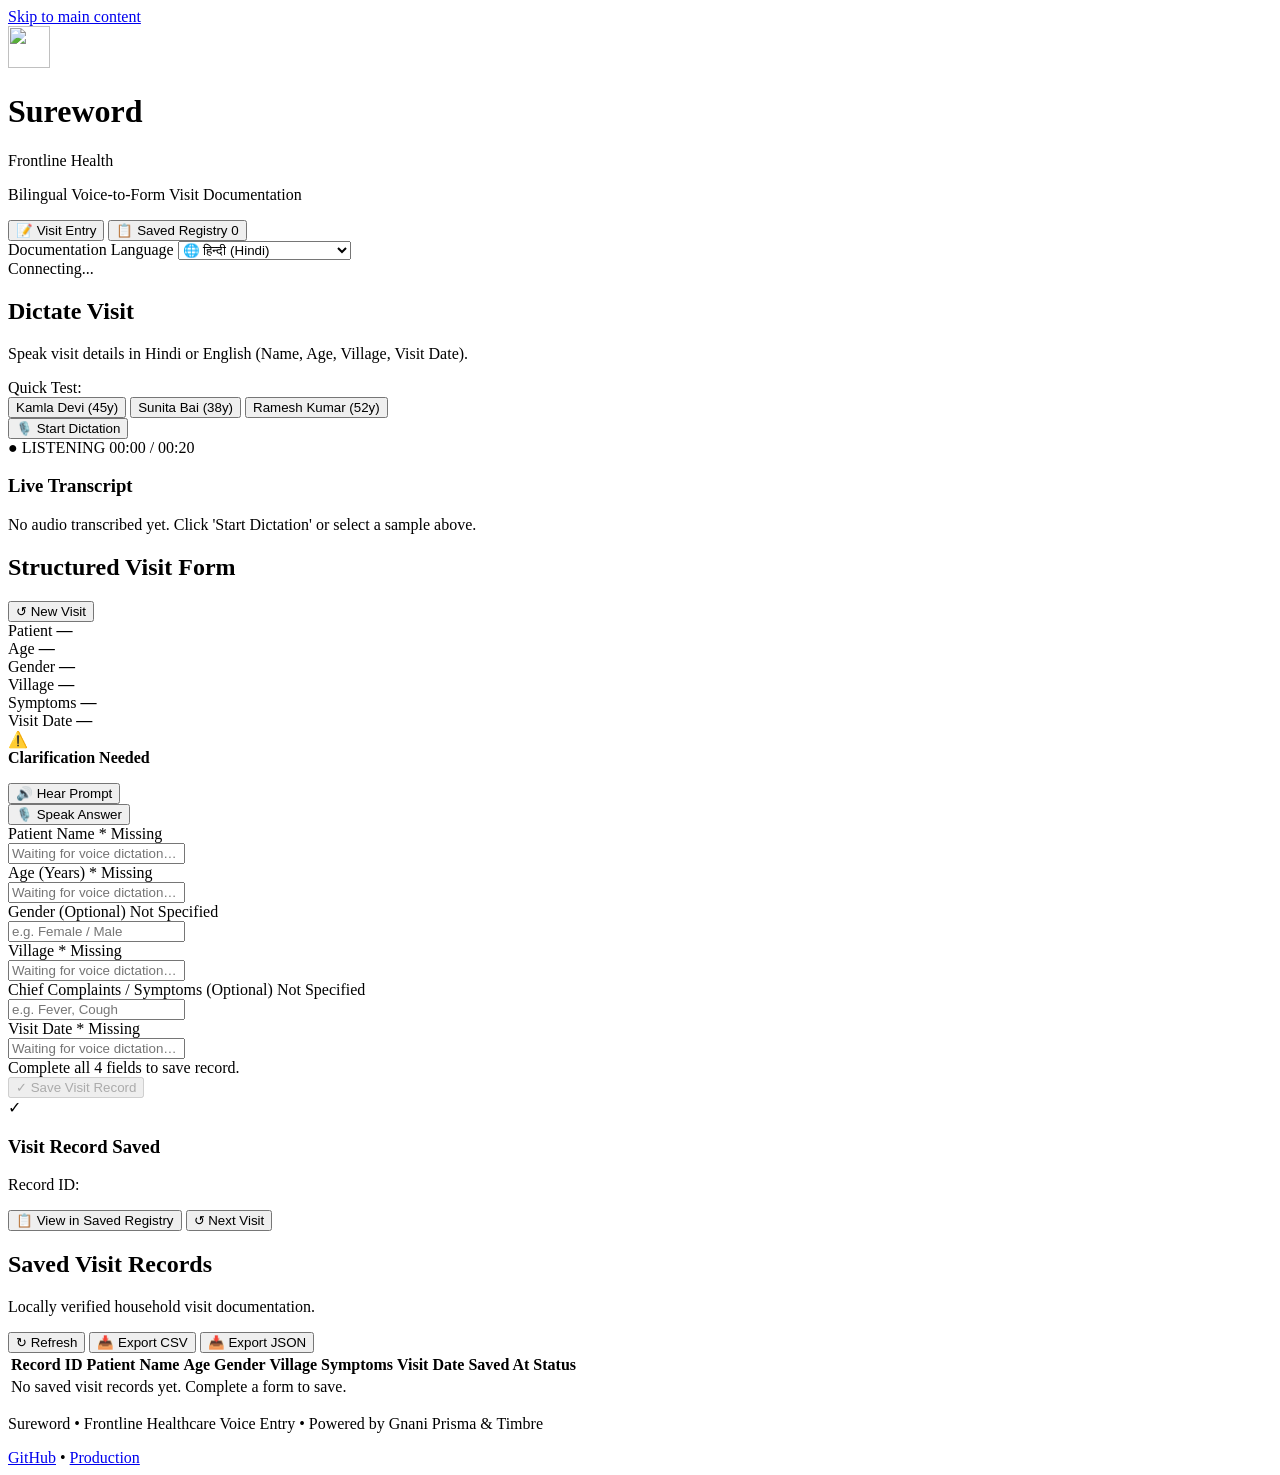
==== src/sureword/static/index.html @ 66df8468 "feat(parser,ui): implement voice-only recognized submission, clinical field expansion (gender, sympt" ====
<!DOCTYPE html>
<html lang="en">
<head>
  <meta charset="UTF-8">
  <meta name="viewport" content="width=device-width, initial-scale=1.0">
  <title>Sureword — Frontline Healthcare Voice Documentation</title>
  
  <!-- SEO & AEO Primary Metadata -->
  <meta name="description" content="Sureword is an Indian frontline voice-to-form medical documentation system supporting 11 Indic languages with selective spoken clarification. Powered by Gnani Prisma STT and Timbre TTS.">
  <meta name="keywords" content="Sureword, Sovereign AI, Gnani.ai, Frontline Healthcare, ASHA worker voice assistant, Prisma STT, Timbre TTS, Indic ASR, selective clarification, voice to form">
  <meta name="author" content="Krish Ujeniya">
  <meta name="robots" content="index, follow">
  <link rel="canonical" href="https://sureword.vercel.app/">
  
  <!-- Open Graph -->
  <meta property="og:type" content="website">
  <meta property="og:url" content="https://sureword.vercel.app/">
  <meta property="og:title" content="Sureword — Frontline Healthcare Voice Documentation">
  <meta property="og:description" content="Frontline voice-to-form documentation with selective spoken clarification. Powered by Gnani Prisma STT and Timbre TTS.">
  <meta property="og:image" content="https://sureword.vercel.app/static/logo.svg">
  <meta property="og:site_name" content="Sureword">
  <meta property="og:locale" content="en_IN">
  
  <!-- Twitter Card -->
  <meta name="twitter:card" content="summary_large_image">
  <meta name="twitter:title" content="Sureword — Frontline Healthcare Voice Documentation">
  <meta name="twitter:description" content="Frontline voice-to-form documentation with selective spoken clarification. Powered by Gnani Prisma STT and Timbre TTS.">
  <meta name="twitter:image" content="https://sureword.vercel.app/static/logo.svg">
  
  <!-- Favicon -->
  <link rel="icon" type="image/svg+xml" href="/static/favicon.svg">
  <link rel="apple-touch-icon" href="/static/favicon.svg">
  <meta name="theme-color" content="#0A2540">
  
  <!-- Stylesheet -->
  <link rel="stylesheet" href="/static/styles.css">

  <!-- AEO Structured Data -->
  <script type="application/ld+json">
  {
    "@context": "https://schema.org",
    "@graph": [
      {
        "@type": "SoftwareApplication",
        "@id": "https://sureword.vercel.app/#software",
        "name": "Sureword",
        "applicationCategory": "HealthApplication",
        "operatingSystem": "All modern browsers",
        "description": "Frontline voice-to-form visit documentation with selective spoken clarification, powered by Gnani Prisma STT and Timbre TTS.",
        "url": "https://sureword.vercel.app/",
        "author": { "@type": "Person", "name": "Krish Ujeniya" },
        "publisher": { "@type": "Organization", "name": "Gnani.ai Great Indian AI Internship Challenge 2026" }
      },
      {
        "@type": "FAQPage",
        "@id": "https://sureword.vercel.app/#faq",
        "mainEntity": [
          {
            "@type": "Question",
            "name": "What is Sureword?",
            "acceptedAnswer": {
              "@type": "Answer",
              "text": "Sureword is a voice-to-form documentation assistant for frontline healthcare workers. It captures visit narratives in 11 Indic languages including Hindi, English, Marathi, Bengali, Gujarati, Punjabi, Tamil, Telugu, Kannada, Malayalam, and Odia, structuring them into clinical records with targeted clarification questions only when uncertainty exceeds risk thresholds."
            }
          },
          {
            "@type": "Question",
            "name": "How does selective spoken clarification work?",
            "acceptedAnswer": {
              "@type": "Answer",
              "text": "Rather than reprompting every field or accepting raw ASR unverified, Sureword calculates field-level risk and prompts workers to repeat only high-risk ambiguous fields under a strict budget, cutting error by 50% relative."
            }
          },
          {
            "@type": "Question",
            "name": "What languages does Sureword support?",
            "acceptedAnswer": {
              "@type": "Answer",
              "text": "Sureword supports 11 Indian languages: Hindi (hi-IN), English (en-IN), Marathi (mr-IN), Bengali (bn-IN), Gujarati (gu-IN), Punjabi (pa-IN), Tamil (ta-IN), Telugu (te-IN), Kannada (kn-IN), Malayalam (ml-IN), and Odia (or-IN), all powered by Gnani.ai Prisma speech-to-text and Timbre text-to-speech engines."
            }
          }
        ]
      }
    ]
  }
  </script>
</head>
<body>
  <!-- Accessible Skip Link -->
  <a href="#main-content" class="skip-link">Skip to main content</a>

  <div class="app-wrapper">
    <!-- Header -->
    <header class="app-header" role="banner">
      <div class="container header-container">
        <div class="brand">
          <div class="logo-wrapper" aria-hidden="true">
            <img src="/static/logo.svg" alt="" width="42" height="42" class="brand-logo-img">
          </div>
          <div>
            <div class="brand-title-row">
              <h1 class="brand-name">Sureword</h1>
              <span class="context-pill" data-i18n="context_pill">Frontline Health</span>
            </div>
            <p class="brand-tagline" data-i18n="tagline">Bilingual Voice-to-Form Visit Documentation</p>
          </div>
        </div>

        <!-- Navigation Tabs & Language / Status -->
        <div class="header-actions">
          <nav class="nav-tabs" role="tablist" aria-label="Main Navigation">
            <button id="tab-form-btn" class="nav-tab active" role="tab" aria-selected="true" aria-controls="view-form">
              📝 <span data-i18n="tab_form_text">Visit Entry</span>
            </button>
            <button id="tab-registry-btn" class="nav-tab" role="tab" aria-selected="false" aria-controls="view-registry">
              📋 <span data-i18n="tab_registry_text">Saved Registry</span> <span id="registry-count-pill" class="pill-counter">0</span>
            </button>
          </nav>

          <div class="system-status-group">
            <div class="lang-selector-wrapper">
              <label for="lang-select" class="visually-hidden">Documentation Language</label>
              <select id="lang-select" class="lang-select" aria-label="Select documentation language">
                <option value="hi-IN" selected>🌐 हिन्दी (Hindi)</option>
                <option value="en-IN">🌐 English (India)</option>
                <option value="mr-IN">🌐 मराठी (Marathi)</option>
                <option value="bn-IN">🌐 বাংলা (Bengali)</option>
                <option value="gu-IN">🌐 ગુજરાતી (Gujarati)</option>
                <option value="pa-IN">🌐 ਪੰਜਾਬੀ (Punjabi)</option>
                <option value="ta-IN">🌐 தமிழ் (Tamil)</option>
                <option value="te-IN">🌐 తెలుగు (Telugu)</option>
                <option value="kn-IN">🌐 ಕನ್ನಡ (Kannada)</option>
                <option value="ml-IN">🌐 മലയാളം (Malayalam)</option>
                <option value="or-IN">🌐 ଓଡ଼ିଆ (Odia)</option>
              </select>
            </div>
            <span id="provider-badge" class="badge badge-neutral" role="status" title="Speech Provider Status">Connecting...</span>
          </div>
        </div>
      </div>
    </header>

    <!-- Main Container -->
    <main id="main-content" class="container main-content" role="main">
      <!-- Live Status / Announcement Banner -->
      <div id="status-message" class="status-box hidden" role="status" aria-live="polite" aria-atomic="true"></div>

      <!-- VIEW 1: Clinical Dictation & Form Entry -->
      <div id="view-form" class="view-panel active" role="tabpanel" aria-labelledby="tab-form-btn">
        <div class="grid-layout">
          <!-- Left Column: Dictation Controls -->
          <section class="card dictation-card" aria-labelledby="dictate-heading">
            <div class="card-header">
              <h2 id="dictate-heading" data-i18n="step1_title">Dictate Visit</h2>
            </div>
            
            <p class="instruction" data-i18n="step1_desc">
              Speak visit details in Hindi or English (Name, Age, Village, Visit Date).
            </p>

            <!-- Compact Quick Presets -->
            <div class="presets-row">
              <span class="presets-label" data-i18n="presets_label">Quick Test:</span>
              <div class="preset-chips">
                <button type="button" class="preset-chip" data-preset="kamla" title="Sample visit: Kamla Devi">
                  Kamla Devi (45y)
                </button>
                <button type="button" class="preset-chip" data-preset="sunita" title="Sample visit: Sunita Bai">
                  Sunita Bai (38y)
                </button>
                <button type="button" class="preset-chip" data-preset="ramesh" title="Sample visit: Ramesh Kumar">
                  Ramesh Kumar (52y)
                </button>
              </div>
            </div>

            <!-- Primary Microphone Recording Control -->
            <div class="mic-controls">
              <button id="record-btn" class="btn btn-primary btn-record" aria-label="Start voice dictation recording">
                <span class="mic-icon-pulse" aria-hidden="true">🎙️</span>
                <span id="record-text" data-i18n="record_start">Start Dictation</span>
              </button>
              
              <!-- Authentic Recording State (No Fake Waves) -->
              <div id="recording-state-indicator" class="recording-state-indicator hidden" aria-live="polite">
                <span class="rec-dot" aria-hidden="true">●</span>
                <span class="rec-label" data-i18n="rec_live">LISTENING</span>
                <span id="recording-timer" class="timer">00:00 / 00:20</span>
              </div>
            </div>

            <!-- Live Transcript Card -->
            <div class="transcript-box" aria-live="polite">
              <div class="transcript-box-header">
                <h3 data-i18n="transcript_title">Live Transcript</h3>
              </div>
              <div id="transcript-content" class="transcript-text" data-i18n="transcript_empty">No audio transcribed yet. Click 'Start Dictation' or select a sample above.</div>
            </div>
          </section>

          <!-- Right Column: Structured Visit Form & Clarification -->
          <section class="card form-card" aria-labelledby="form-heading">
            <div class="form-header">
              <h2 id="form-heading" data-i18n="step2_title">Structured Visit Form</h2>
              <button id="new-draft-btn" class="btn btn-sm btn-ghost" title="Reset and start new visit session">
                ↺ <span data-i18n="btn_new_session_text">New Visit</span>
              </button>
            </div>

            <!-- Patient Encounter Summary Card (OpenMRS Inspired) -->
            <div id="patient-encounter-summary" class="patient-summary-card" aria-label="Current Patient Encounter Summary">
              <div class="summary-col">
                <span class="summary-k" data-i18n="summary_patient_k">Patient</span>
                <strong class="summary-v" id="summary-patient-v">—</strong>
              </div>
              <div class="summary-col">
                <span class="summary-k" data-i18n="summary_age_k">Age</span>
                <strong class="summary-v" id="summary-age-v">—</strong>
              </div>
              <div class="summary-col">
                <span class="summary-k" data-i18n="summary_gender_k">Gender</span>
                <strong class="summary-v" id="summary-gender-v">—</strong>
              </div>
              <div class="summary-col">
                <span class="summary-k" data-i18n="summary_village_k">Village</span>
                <strong class="summary-v" id="summary-village-v">—</strong>
              </div>
              <div class="summary-col">
                <span class="summary-k" data-i18n="summary_symptoms_k">Symptoms</span>
                <strong class="summary-v" id="summary-symptoms-v">—</strong>
              </div>
              <div class="summary-col">
                <span class="summary-k" data-i18n="summary_date_k">Visit Date</span>
                <strong class="summary-v" id="summary-date-v">—</strong>
              </div>
            </div>

            <!-- Targeted Spoken Clarification Banner (NHS Pattern) -->
            <div id="clarification-banner" class="clarification-box hidden" role="region" aria-live="assertive" aria-labelledby="clarify-field-title">
              <div class="clarification-header">
                <div class="alert-icon-wrapper" aria-hidden="true">⚠️</div>
                <div class="alert-content">
                  <strong id="clarify-field-title" data-i18n="clarify_alert_title">Clarification Needed</strong>
                  <p id="clarify-prompt-text" class="clarify-text"></p>
                </div>
                <button id="play-tts-btn" class="btn btn-sm btn-speech" title="Hear spoken prompt" aria-label="Hear spoken clarification prompt">
                  🔊 <span data-i18n="btn_hear_prompt">Hear Prompt</span>
                </button>
              </div>

              <!-- Clarification Response Actions (Pure Voice Repeat) -->
              <div class="clarification-action">
                <button id="clarify-mic-btn" class="btn btn-sm btn-accent" title="Record single-field spoken repeat">
                  🎙️ <span data-i18n="btn_speak_field">Speak Answer</span>
                </button>
              </div>
            </div>

            <!-- Voice-Recognized Clinical Form -->
            <form id="visit-form" class="fields-form" onsubmit="return false;">
              <!-- 1. Person Name -->
              <div class="form-group" id="group-person_name">
                <div class="field-label-row">
                  <label for="field-person_name">
                    <span data-i18n="label_name">Patient Name</span> <span class="req-star" aria-hidden="true">*</span>
                  </label>
                  <span class="status-tag tag-missing" id="tag-person_name">Missing</span>
                </div>
                <div class="input-with-reasons">
                  <input type="text" id="field-person_name" name="person_name" placeholder="Waiting for voice dictation…" autocomplete="off" readonly class="input-readonly-voice" aria-required="true" aria-describedby="reasons-person_name">
                  <div class="reasons-list" id="reasons-person_name" role="alert" aria-live="polite"></div>
                </div>
              </div>

              <!-- 2. Age -->
              <div class="form-group" id="group-age">
                <div class="field-label-row">
                  <label for="field-age">
                    <span data-i18n="label_age">Age (Years)</span> <span class="req-star" aria-hidden="true">*</span>
                  </label>
                  <span class="status-tag tag-missing" id="tag-age">Missing</span>
                </div>
                <div class="input-with-reasons">
                  <input type="text" id="field-age" name="age" placeholder="Waiting for voice dictation…" autocomplete="off" readonly class="input-readonly-voice" aria-required="true" aria-describedby="reasons-age">
                  <div class="reasons-list" id="reasons-age" role="alert" aria-live="polite"></div>
                </div>
              </div>

              <!-- 3. Gender (Optional) -->
              <div class="form-group" id="group-gender">
                <div class="field-label-row">
                  <label for="field-gender">
                    <span data-i18n="label_gender">Gender</span> <span class="opt-tag" data-i18n="opt_label">(Optional)</span>
                  </label>
                  <span class="status-tag tag-missing" id="tag-gender">Not Specified</span>
                </div>
                <div class="input-with-reasons">
                  <input type="text" id="field-gender" name="gender" placeholder="e.g. Female / Male" readonly class="input-readonly-voice" aria-describedby="reasons-gender">
                  <div class="reasons-list" id="reasons-gender" role="alert" aria-live="polite"></div>
                </div>
              </div>

              <!-- 4. Village -->
              <div class="form-group" id="group-village">
                <div class="field-label-row">
                  <label for="field-village">
                    <span data-i18n="label_village">Village</span> <span class="req-star" aria-hidden="true">*</span>
                  </label>
                  <span class="status-tag tag-missing" id="tag-village">Missing</span>
                </div>
                <div class="input-with-reasons">
                  <input type="text" id="field-village" name="village" placeholder="Waiting for voice dictation…" autocomplete="off" readonly class="input-readonly-voice" aria-required="true" aria-describedby="reasons-village">
                  <div class="reasons-list" id="reasons-village" role="alert" aria-live="polite"></div>
                </div>
              </div>

              <!-- 5. Chief Complaints / Symptoms (Optional) -->
              <div class="form-group" id="group-symptoms">
                <div class="field-label-row">
                  <label for="field-symptoms">
                    <span data-i18n="label_symptoms">Chief Complaints / Symptoms</span> <span class="opt-tag" data-i18n="opt_label">(Optional)</span>
                  </label>
                  <span class="status-tag tag-missing" id="tag-symptoms">Not Specified</span>
                </div>
                <div class="input-with-reasons">
                  <input type="text" id="field-symptoms" name="symptoms" placeholder="e.g. Fever, Cough" readonly class="input-readonly-voice" aria-describedby="reasons-symptoms">
                  <div class="reasons-list" id="reasons-symptoms" role="alert" aria-live="polite"></div>
                </div>
              </div>

              <!-- 6. Visit Date -->
              <div class="form-group" id="group-visit_date">
                <div class="field-label-row">
                  <label for="field-visit_date">
                    <span data-i18n="label_date">Visit Date</span> <span class="req-star" aria-hidden="true">*</span>
                  </label>
                  <span class="status-tag tag-missing" id="tag-visit_date">Missing</span>
                </div>
                <div class="input-with-reasons">
                  <input type="text" id="field-visit_date" name="visit_date" placeholder="Waiting for voice dictation…" readonly class="input-readonly-voice" aria-required="true" aria-describedby="reasons-visit_date">
                  <div class="reasons-list" id="reasons-visit_date" role="alert" aria-live="polite"></div>
                </div>
              </div>

              <!-- Commit Action Bar -->
              <div class="commit-bar">
                <div class="commit-info" id="commit-validation-info" data-i18n="commit_info_incomplete" role="status" aria-live="polite">
                  Complete all 4 fields to save record.
                </div>
                <button type="button" id="commit-btn" class="btn btn-success btn-commit" disabled>
                  ✓ <span data-i18n="btn_commit">Save Visit Record</span>
                </button>
              </div>
            </form>

            <!-- Committed Result Confirmation -->
            <div id="committed-result" class="committed-box hidden" role="region" aria-live="polite">
              <div class="committed-header">
                <div class="check-icon-badge" aria-hidden="true">✓</div>
                <div class="committed-text-block">
                  <h3 data-i18n="committed_heading">Visit Record Saved</h3>
                  <p><span data-i18n="record_id_label">Record ID:</span> <strong id="saved-record-id" class="code-record-id"></strong></p>
                </div>
              </div>
              <div class="committed-actions-row">
                <button id="view-in-registry-btn" class="btn btn-sm btn-primary">📋 View in Saved Registry</button>
                <button id="start-next-draft-btn" class="btn btn-sm btn-secondary">↺ Next Visit</button>
              </div>
              <!-- Hidden JSON preview for programmatic test access -->
              <pre id="saved-json" class="visually-hidden"></pre>
            </div>
          </section>
        </div>
      </div>

      <!-- VIEW 2: Committed Records Registry -->
      <div id="view-registry" class="view-panel hidden" role="tabpanel" aria-labelledby="tab-registry-btn">
        <section class="card registry-card">
          <div class="registry-header-row">
            <div>
              <h2 data-i18n="registry_title">Saved Visit Records</h2>
              <p class="subtitle" data-i18n="registry_subtitle">Locally verified household visit documentation.</p>
            </div>
            <div class="registry-actions">
              <button id="refresh-registry-btn" class="btn btn-sm btn-ghost" title="Reload records">↻ Refresh</button>
              <button id="export-csv-btn" class="btn btn-sm btn-secondary" title="Export as CSV">📥 Export CSV</button>
              <button id="export-json-btn" class="btn btn-sm btn-secondary" title="Export as JSON">📥 Export JSON</button>
            </div>
          </div>

          <!-- Registry Table -->
          <div class="table-container">
            <table class="registry-table" aria-label="Committed records table">
              <thead>
                <tr>
                  <th scope="col">Record ID</th>
                  <th scope="col">Patient Name</th>
                  <th scope="col">Age</th>
                  <th scope="col">Gender</th>
                  <th scope="col">Village</th>
                  <th scope="col">Symptoms</th>
                  <th scope="col">Visit Date</th>
                  <th scope="col">Saved At</th>
                  <th scope="col">Status</th>
                </tr>
              </thead>
              <tbody id="registry-table-body">
                <tr>
                  <td colspan="9" class="table-empty" data-i18n="registry_empty">No saved visit records yet. Complete a form to save.</td>
                </tr>
              </tbody>
            </table>
          </div>
        </section>
      </div>
    </main>

    <!-- Footer -->
    <footer class="app-footer" role="contentinfo">
      <div class="container footer-container">
        <p class="footer-copy">Sureword • Frontline Healthcare Voice Entry • Powered by Gnani Prisma &amp; Timbre</p>
        <div class="footer-links">
          <a href="https://github.com/krishujeniya/Sureword" target="_blank" rel="noopener noreferrer">GitHub</a>
          <span class="sep">•</span>
          <a href="https://sureword.vercel.app/" target="_blank" rel="noopener noreferrer">Production</a>
        </div>
      </div>
    </footer>
  </div>

  <!-- Hidden TTS Audio Player -->
  <audio id="tts-audio-player" class="hidden" preload="auto"></audio>

  <!-- Client Application Logic -->
  <script src="/static/app.js"></script>
</body>
</html>
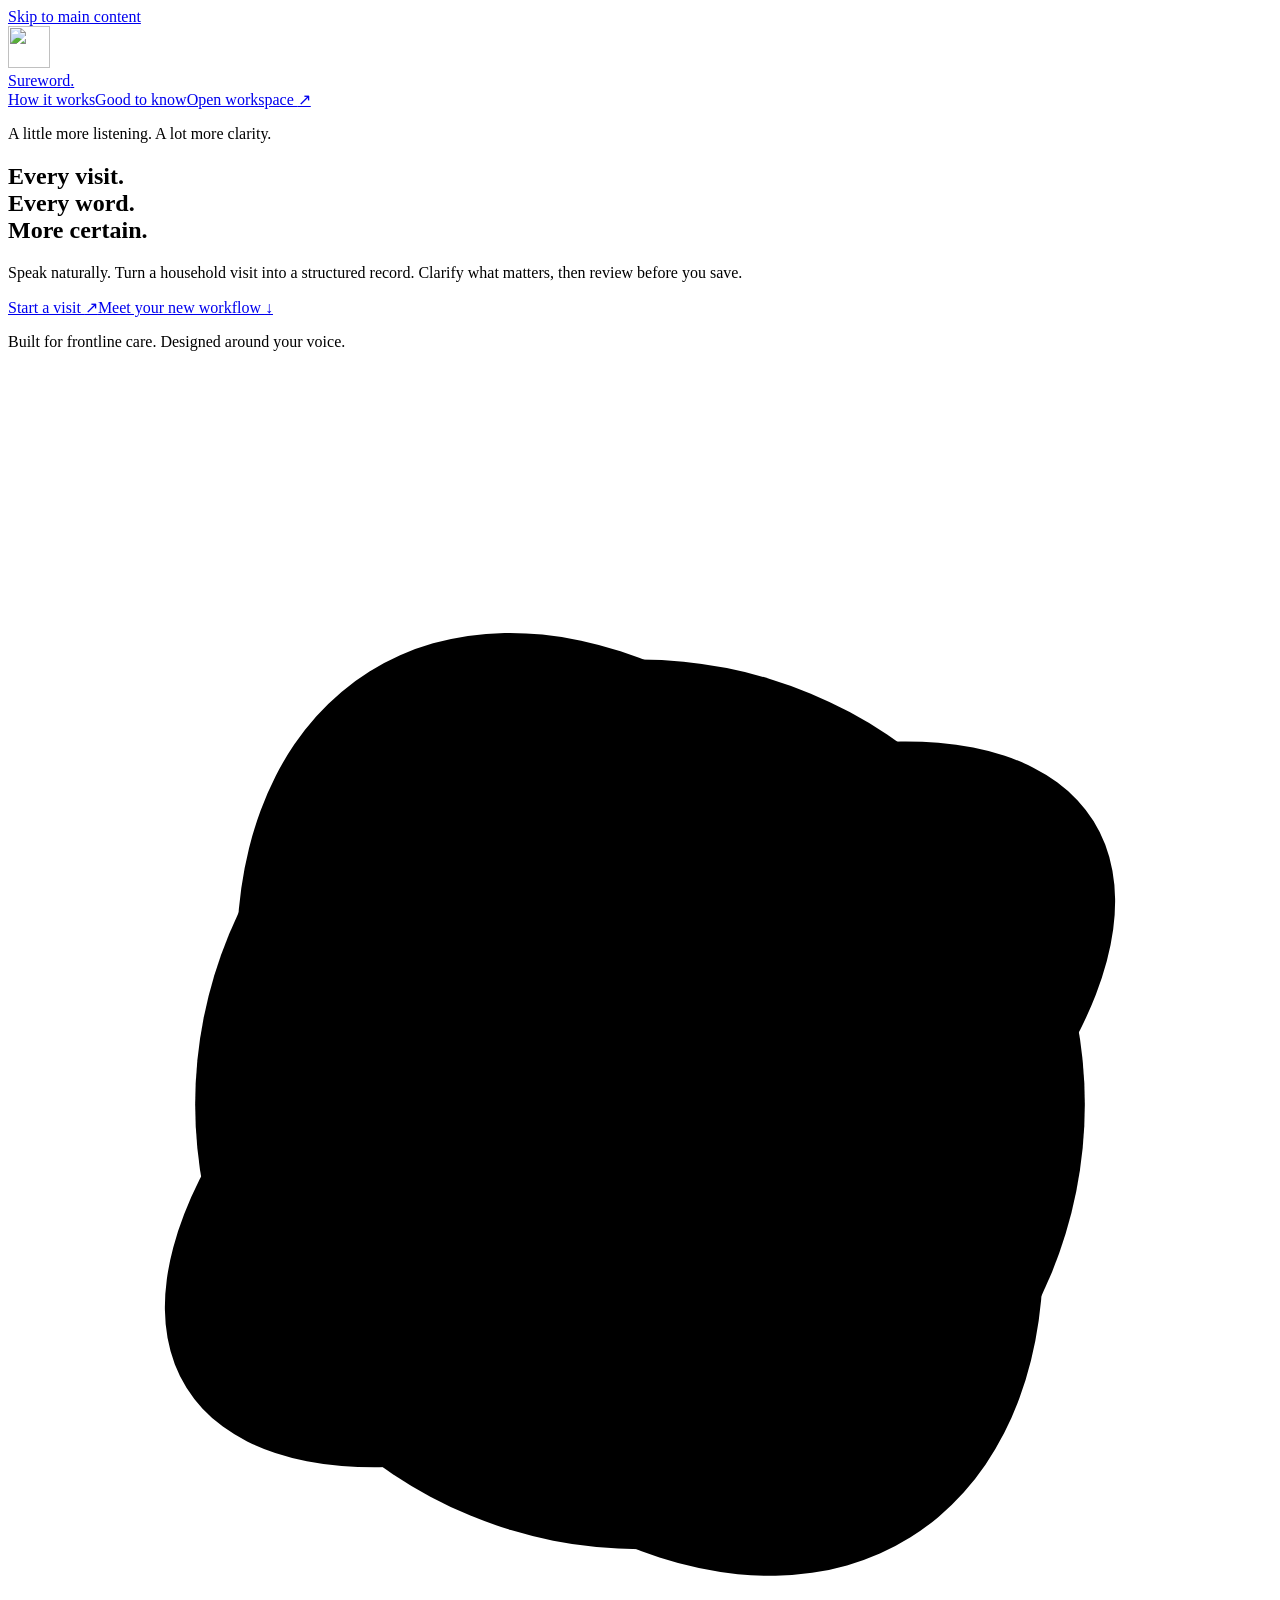
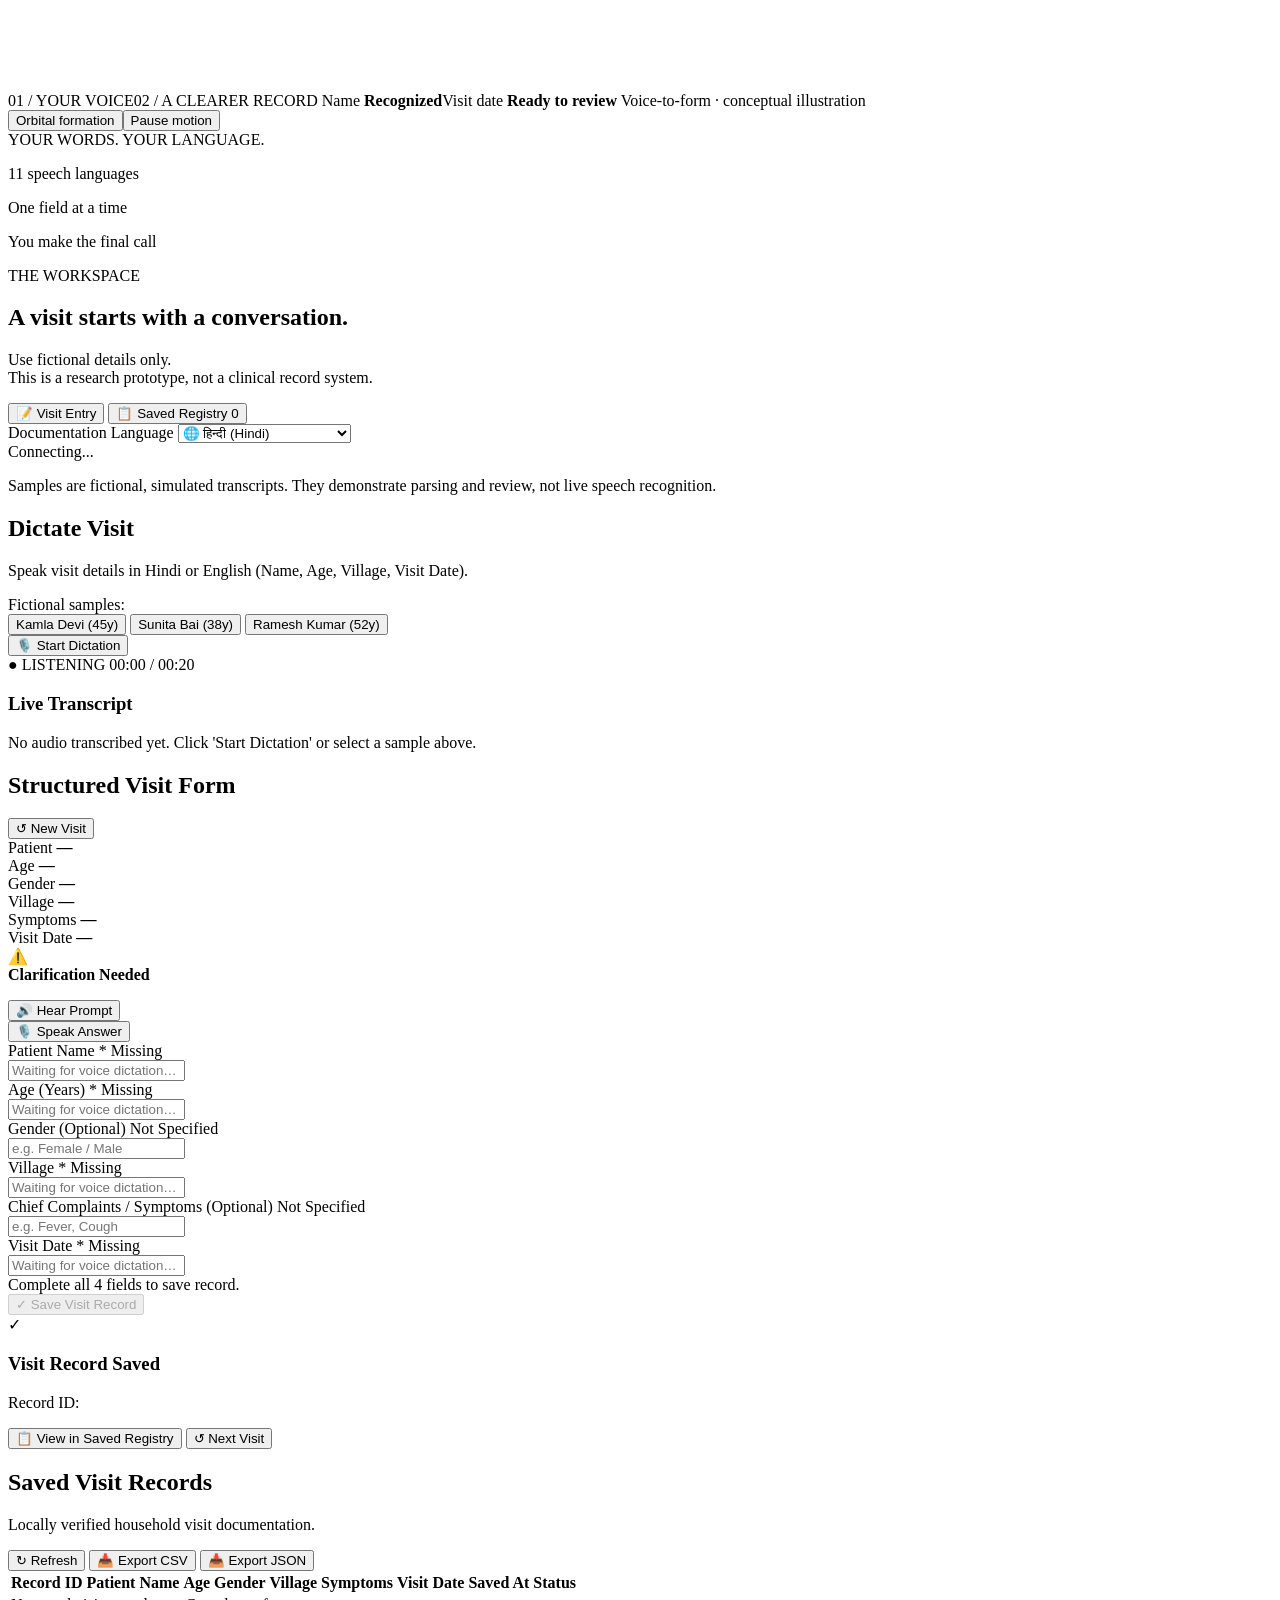
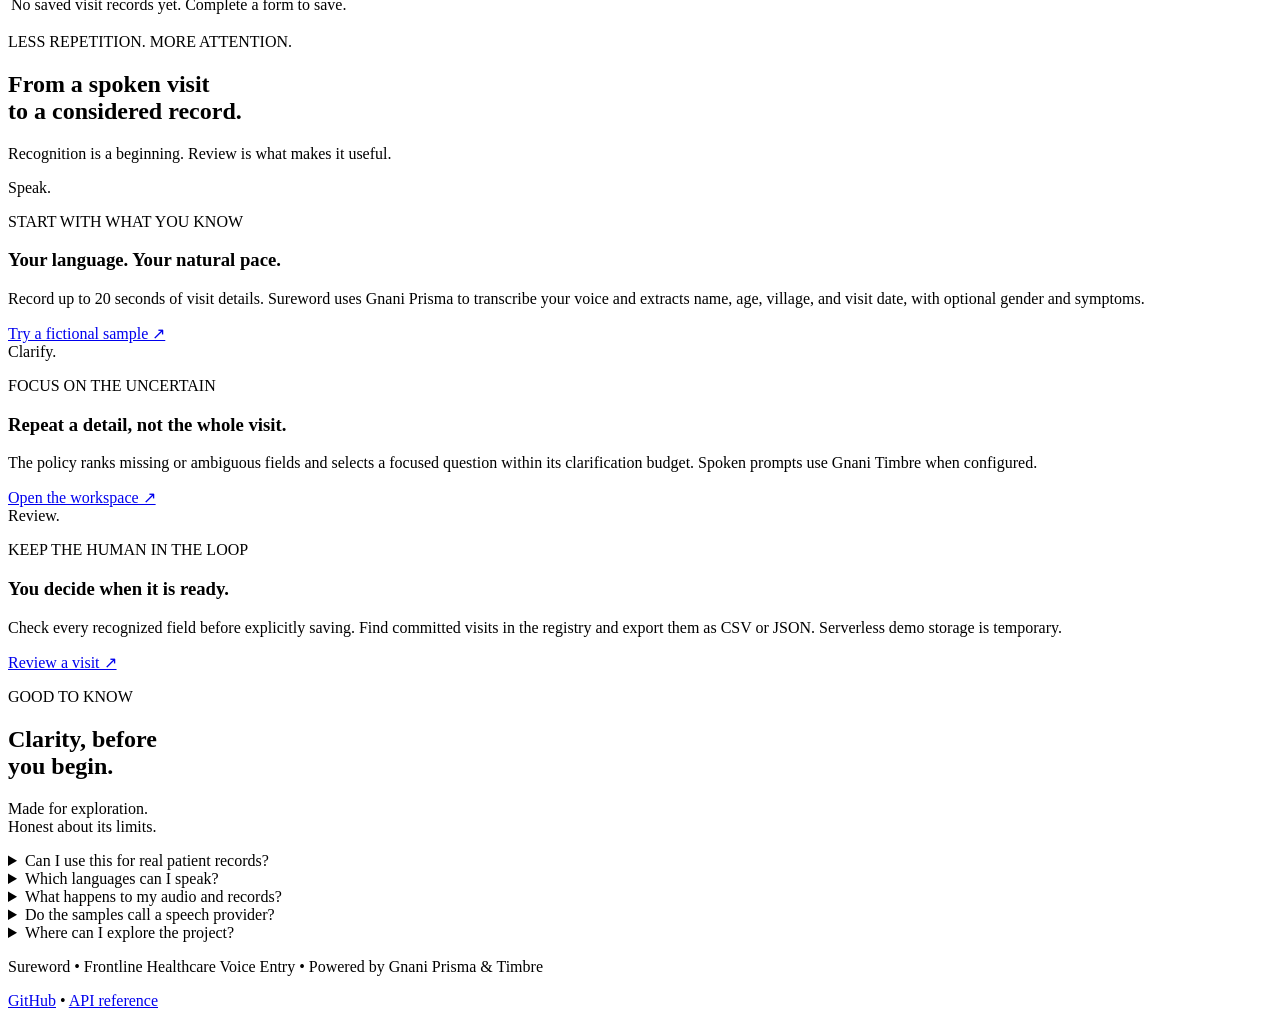
==== commit f159b750: "feat: build Sureword site with accessible voice workflow and QA evidence" ====
--- a/src/sureword/static/index.html
+++ b/src/sureword/static/index.html
@@ -4,14 +4,14 @@
   <meta charset="UTF-8">
   <meta name="viewport" content="width=device-width, initial-scale=1.0">
   <title>Sureword — Frontline Healthcare Voice Documentation</title>
-  
+
   <!-- SEO & AEO Primary Metadata -->
   <meta name="description" content="Sureword is an Indian frontline voice-to-form medical documentation system supporting 11 Indic languages with selective spoken clarification. Powered by Gnani Prisma STT and Timbre TTS.">
   <meta name="keywords" content="Sureword, Sovereign AI, Gnani.ai, Frontline Healthcare, ASHA worker voice assistant, Prisma STT, Timbre TTS, Indic ASR, selective clarification, voice to form">
   <meta name="author" content="Krish Ujeniya">
-  <meta name="robots" content="index, follow">
+  <meta name="robots" content="noindex, nofollow">
   <link rel="canonical" href="https://sureword.vercel.app/">
-  
+
   <!-- Open Graph -->
   <meta property="og:type" content="website">
   <meta property="og:url" content="https://sureword.vercel.app/">
@@ -20,70 +20,22 @@
   <meta property="og:image" content="https://sureword.vercel.app/static/logo.svg">
   <meta property="og:site_name" content="Sureword">
   <meta property="og:locale" content="en_IN">
-  
+
   <!-- Twitter Card -->
   <meta name="twitter:card" content="summary_large_image">
   <meta name="twitter:title" content="Sureword — Frontline Healthcare Voice Documentation">
   <meta name="twitter:description" content="Frontline voice-to-form documentation with selective spoken clarification. Powered by Gnani Prisma STT and Timbre TTS.">
   <meta name="twitter:image" content="https://sureword.vercel.app/static/logo.svg">
-  
+
   <!-- Favicon -->
   <link rel="icon" type="image/svg+xml" href="/static/favicon.svg">
   <link rel="apple-touch-icon" href="/static/favicon.svg">
   <meta name="theme-color" content="#0A2540">
-  
+
   <!-- Stylesheet -->
   <link rel="stylesheet" href="/static/styles.css">
-
-  <!-- AEO Structured Data -->
-  <script type="application/ld+json">
-  {
-    "@context": "https://schema.org",
-    "@graph": [
-      {
-        "@type": "SoftwareApplication",
-        "@id": "https://sureword.vercel.app/#software",
-        "name": "Sureword",
-        "applicationCategory": "HealthApplication",
-        "operatingSystem": "All modern browsers",
-        "description": "Frontline voice-to-form visit documentation with selective spoken clarification, powered by Gnani Prisma STT and Timbre TTS.",
-        "url": "https://sureword.vercel.app/",
-        "author": { "@type": "Person", "name": "Krish Ujeniya" },
-        "publisher": { "@type": "Organization", "name": "Gnani.ai Great Indian AI Internship Challenge 2026" }
-      },
-      {
-        "@type": "FAQPage",
-        "@id": "https://sureword.vercel.app/#faq",
-        "mainEntity": [
-          {
-            "@type": "Question",
-            "name": "What is Sureword?",
-            "acceptedAnswer": {
-              "@type": "Answer",
-              "text": "Sureword is a voice-to-form documentation assistant for frontline healthcare workers. It captures visit narratives in 11 Indic languages including Hindi, English, Marathi, Bengali, Gujarati, Punjabi, Tamil, Telugu, Kannada, Malayalam, and Odia, structuring them into clinical records with targeted clarification questions only when uncertainty exceeds risk thresholds."
-            }
-          },
-          {
-            "@type": "Question",
-            "name": "How does selective spoken clarification work?",
-            "acceptedAnswer": {
-              "@type": "Answer",
-              "text": "Rather than reprompting every field or accepting raw ASR unverified, Sureword calculates field-level risk and prompts workers to repeat only high-risk ambiguous fields under a strict budget, cutting error by 50% relative."
-            }
-          },
-          {
-            "@type": "Question",
-            "name": "What languages does Sureword support?",
-            "acceptedAnswer": {
-              "@type": "Answer",
-              "text": "Sureword supports 11 Indian languages: Hindi (hi-IN), English (en-IN), Marathi (mr-IN), Bengali (bn-IN), Gujarati (gu-IN), Punjabi (pa-IN), Tamil (ta-IN), Telugu (te-IN), Kannada (kn-IN), Malayalam (ml-IN), and Odia (or-IN), all powered by Gnani.ai Prisma speech-to-text and Timbre text-to-speech engines."
-            }
-          }
-        ]
-      }
-    ]
-  }
-  </script>
+  <link rel="stylesheet" href="/static/design.css">
+
 </head>
 <body>
   <!-- Accessible Skip Link -->
@@ -99,14 +51,43 @@
           </div>
           <div>
             <div class="brand-title-row">
-              <h1 class="brand-name">Sureword</h1>
-              <span class="context-pill" data-i18n="context_pill">Frontline Health</span>
-            </div>
-            <p class="brand-tagline" data-i18n="tagline">Bilingual Voice-to-Form Visit Documentation</p>
+              <a class="brand-name" href="#overview">Sureword<span class="brand-period">.</span></a>
+
+            </div>
+
           </div>
         </div>
 
-        <!-- Navigation Tabs & Language / Status -->
+        <nav class="site-nav" aria-label="Site navigation"><a href="#workflow">How it works</a><a href="#questions">Good to know</a><a class="btn nav-cta" href="#workspace">Open workspace <span aria-hidden="true">↗</span></a></nav>
+      </div>
+    </header>
+
+    <section class="hero container" id="overview" aria-labelledby="hero-title">
+      <div class="hero-copy">
+        <p class="eyebrow"><span class="tiny-dot"></span> A little more listening. A lot more clarity.</p>
+        <h1 id="hero-title" data-reveal>Every visit.<br>Every word.<br><span>More certain.</span></h1>
+        <p class="hero-description">Speak naturally. Turn a household visit into a structured record. Clarify what matters, then review before you save.</p>
+        <div class="hero-actions"><a class="btn hero-primary" href="#workspace">Start a visit <span aria-hidden="true">↗</span></a><a class="quiet-link" href="#workflow">Meet your new workflow <span aria-hidden="true">↓</span></a></div>
+        <p class="hero-note">Built for frontline care. Designed around your voice.</p>
+      </div>
+      <div class="voice-art" aria-label="Illustration: spoken words resolve into structured visit fields" role="img">
+        <canvas id="particle-field" aria-hidden="true"></canvas>
+        <svg class="voice-orbit" viewBox="0 0 520 480" aria-hidden="true"><circle cx="260" cy="240" r="183"/><ellipse cx="260" cy="240" rx="220" ry="110" transform="rotate(-32 260 240)"/><ellipse cx="260" cy="240" rx="145" ry="210" transform="rotate(-32 260 240)"/><circle class="orbit-core" cx="260" cy="240" r="76"/><g class="voice-bars"><path d="M224 231v18m12-35v52m12-65v78m12-94v110m12-89v68m12-53v38m12-29v20"/></g></svg>
+        <span class="art-label art-label-top">01 / YOUR VOICE</span><span class="art-label art-label-bottom">02 / A CLEARER RECORD</span>
+        <span class="art-chip chip-name">Name <b>Recognized</b></span><span class="art-chip chip-visit">Visit date <b>Ready to review</b></span>
+        <span class="illustration-label">Voice-to-form · conceptual illustration</span>
+      </div>
+      <div class="art-controls" aria-label="Illustration controls"><button id="particle-mode" class="text-control" aria-pressed="false">Orbital formation</button><button id="particle-pause" class="text-control" aria-pressed="false">Pause motion</button></div>
+    </section>
+    <div class="proof-strip"><div class="container proof-inner"><span>YOUR WORDS. YOUR LANGUAGE.</span><p>11 speech languages</p><span class="strip-divider"></span><p>One field at a time</p><span class="strip-divider"></span><p>You make the final call</p></div></div>
+    <!-- Main Container -->
+    <main id="main-content" class="container main-content" role="main">
+      <!-- Live Status / Announcement Banner -->
+      <div id="status-message" class="status-box hidden" role="status" aria-live="polite" aria-atomic="true"></div>
+
+      <div class="workspace-heading" id="workspace"><div><p class="eyebrow">THE WORKSPACE</p><h2>A visit starts with a conversation.</h2></div><p>Use fictional details only.<br>This is a research prototype, not a clinical record system.</p></div>
+      <noscript><p class="notice">The overview and workflow are available without JavaScript. Recording and saving visits require JavaScript and the running Sureword server.</p></noscript>
+      <div class="workspace-toolbar">        <!-- Navigation Tabs & Language / Status -->
         <div class="header-actions">
           <nav class="nav-tabs" role="tablist" aria-label="Main Navigation">
             <button id="tab-form-btn" class="nav-tab active" role="tab" aria-selected="true" aria-controls="view-form">
@@ -137,14 +118,8 @@
             <span id="provider-badge" class="badge badge-neutral" role="status" title="Speech Provider Status">Connecting...</span>
           </div>
         </div>
-      </div>
-    </header>
-
-    <!-- Main Container -->
-    <main id="main-content" class="container main-content" role="main">
-      <!-- Live Status / Announcement Banner -->
-      <div id="status-message" class="status-box hidden" role="status" aria-live="polite" aria-atomic="true"></div>
-
+</div>
+      <p class="sample-disclosure">Samples are fictional, simulated transcripts. They demonstrate parsing and review, not live speech recognition.</p>
       <!-- VIEW 1: Clinical Dictation & Form Entry -->
       <div id="view-form" class="view-panel active" role="tabpanel" aria-labelledby="tab-form-btn">
         <div class="grid-layout">
@@ -153,14 +128,14 @@
             <div class="card-header">
               <h2 id="dictate-heading" data-i18n="step1_title">Dictate Visit</h2>
             </div>
-            
+
             <p class="instruction" data-i18n="step1_desc">
               Speak visit details in Hindi or English (Name, Age, Village, Visit Date).
             </p>
 
             <!-- Compact Quick Presets -->
             <div class="presets-row">
-              <span class="presets-label" data-i18n="presets_label">Quick Test:</span>
+              <span class="presets-label" data-i18n="presets_label">Fictional samples:</span>
               <div class="preset-chips">
                 <button type="button" class="preset-chip" data-preset="kamla" title="Sample visit: Kamla Devi">
                   Kamla Devi (45y)
@@ -176,11 +151,11 @@
 
             <!-- Primary Microphone Recording Control -->
             <div class="mic-controls">
-              <button id="record-btn" class="btn btn-primary btn-record" aria-label="Start voice dictation recording">
+              <button id="record-btn" class="btn btn-primary btn-record">
                 <span class="mic-icon-pulse" aria-hidden="true">🎙️</span>
                 <span id="record-text" data-i18n="record_start">Start Dictation</span>
               </button>
-              
+
               <!-- Authentic Recording State (No Fake Waves) -->
               <div id="recording-state-indicator" class="recording-state-indicator hidden" aria-live="polite">
                 <span class="rec-dot" aria-hidden="true">●</span>
@@ -248,6 +223,7 @@
                 </button>
               </div>
 
+              <button type="button" id="sample-answer-btn" class="btn btn-sm btn-secondary" hidden>Use fictional sample answer</button>
               <!-- Clarification Response Actions (Pure Voice Repeat) -->
               <div class="clarification-action">
                 <button id="clarify-mic-btn" class="btn btn-sm btn-accent" title="Record single-field spoken repeat">
@@ -415,6 +391,19 @@
       </div>
     </main>
 
+    <section class="workflow container" id="workflow" aria-labelledby="workflow-title"><div class="section-intro"><p class="eyebrow">LESS REPETITION. MORE ATTENTION.</p><h2 id="workflow-title" data-reveal>From a spoken visit<br>to a considered record.</h2><p>Recognition is a beginning. Review is what makes it useful.</p></div>
+      <div class="stage-controls" role="tablist" aria-label="Visit workflow" hidden><button role="tab" id="stage-speak" aria-controls="panel-speak" aria-selected="true">01 Speak</button><button role="tab" id="stage-clarify" aria-controls="panel-clarify" aria-selected="false" tabindex="-1">02 Clarify</button><button role="tab" id="stage-review" aria-controls="panel-review" aria-selected="false" tabindex="-1">03 Review</button></div>
+      <div class="stage-panel" id="panel-speak" aria-labelledby="stage-speak"><span class="stage-word">Speak.</span><div><p class="eyebrow">START WITH WHAT YOU KNOW</p><h3>Your language. Your natural pace.</h3><p>Record up to 20 seconds of visit details. Sureword uses Gnani Prisma to transcribe your voice and extracts name, age, village, and visit date, with optional gender and symptoms.</p><a class="quiet-link" href="#workspace">Try a fictional sample ↗</a></div></div>
+      <div class="stage-panel" id="panel-clarify" aria-labelledby="stage-clarify"><span class="stage-word">Clarify.</span><div><p class="eyebrow">FOCUS ON THE UNCERTAIN</p><h3>Repeat a detail, not the whole visit.</h3><p>The policy ranks missing or ambiguous fields and selects a focused question within its clarification budget. Spoken prompts use Gnani Timbre when configured.</p><a class="quiet-link" href="#workspace">Open the workspace ↗</a></div></div>
+      <div class="stage-panel" id="panel-review" aria-labelledby="stage-review"><span class="stage-word">Review.</span><div><p class="eyebrow">KEEP THE HUMAN IN THE LOOP</p><h3>You decide when it is ready.</h3><p>Check every recognized field before explicitly saving. Find committed visits in the registry and export them as CSV or JSON. Serverless demo storage is temporary.</p><a class="quiet-link" href="#workspace">Review a visit ↗</a></div></div>
+    </section>
+    <section class="faq-section container" id="questions" aria-labelledby="faq-title"><div><p class="eyebrow">GOOD TO KNOW</p><h2 id="faq-title">Clarity, before<br>you begin.</h2><p>Made for exploration.<br>Honest about its limits.</p></div><div class="faq-list">
+      <details><summary>Can I use this for real patient records?</summary><p>No. Sureword is a challenge research prototype using fictional role-play data. It is not approved for diagnosis, triage, or live medical records. This demo has no user authentication; never enter personal or patient information.</p></details>
+      <details><summary>Which languages can I speak?</summary><p>The app offers Hindi, Indian English, Marathi, Bengali, Gujarati, Punjabi, Tamil, Telugu, Kannada, Malayalam, and Odia. The workspace controls are localized; this overview is in English. Live speech requires configured Gnani credentials.</p></details>
+      <details><summary>What happens to my audio and records?</summary><p>The server processes temporary audio and removes it after processing. Committed records use the server’s SQLite database. On Vercel, the temporary filesystem is not durable or shared storage. CSV and JSON exports are available in the registry.</p></details>
+      <details><summary>Do the samples call a speech provider?</summary><p>No. Sample buttons supply labeled simulated transcripts to the parsing workflow. They let you explore structured extraction without recording audio or calling a paid provider.</p></details>
+      <details><summary>Where can I explore the project?</summary><p>Sureword is MIT licensed. Explore the <a href="https://github.com/krishujeniya/Sureword">source repository</a> or the running server’s <a href="/docs">API documentation</a>. No paid plans or subscription are offered here.</p></details>
+    </div></section>
     <!-- Footer -->
     <footer class="app-footer" role="contentinfo">
       <div class="container footer-container">
@@ -422,16 +411,17 @@
         <div class="footer-links">
           <a href="https://github.com/krishujeniya/Sureword" target="_blank" rel="noopener noreferrer">GitHub</a>
           <span class="sep">•</span>
-          <a href="https://sureword.vercel.app/" target="_blank" rel="noopener noreferrer">Production</a>
+          <a href="/docs">API reference</a>
         </div>
       </div>
     </footer>
   </div>
 
   <!-- Hidden TTS Audio Player -->
-  <audio id="tts-audio-player" class="hidden" preload="auto"></audio>
+  <audio id="tts-audio-player" controls preload="none" aria-label="Spoken clarification playback" hidden></audio>
 
   <!-- Client Application Logic -->
   <script src="/static/app.js"></script>
+  <script src="/static/experience.js" defer></script>
 </body>
 </html>
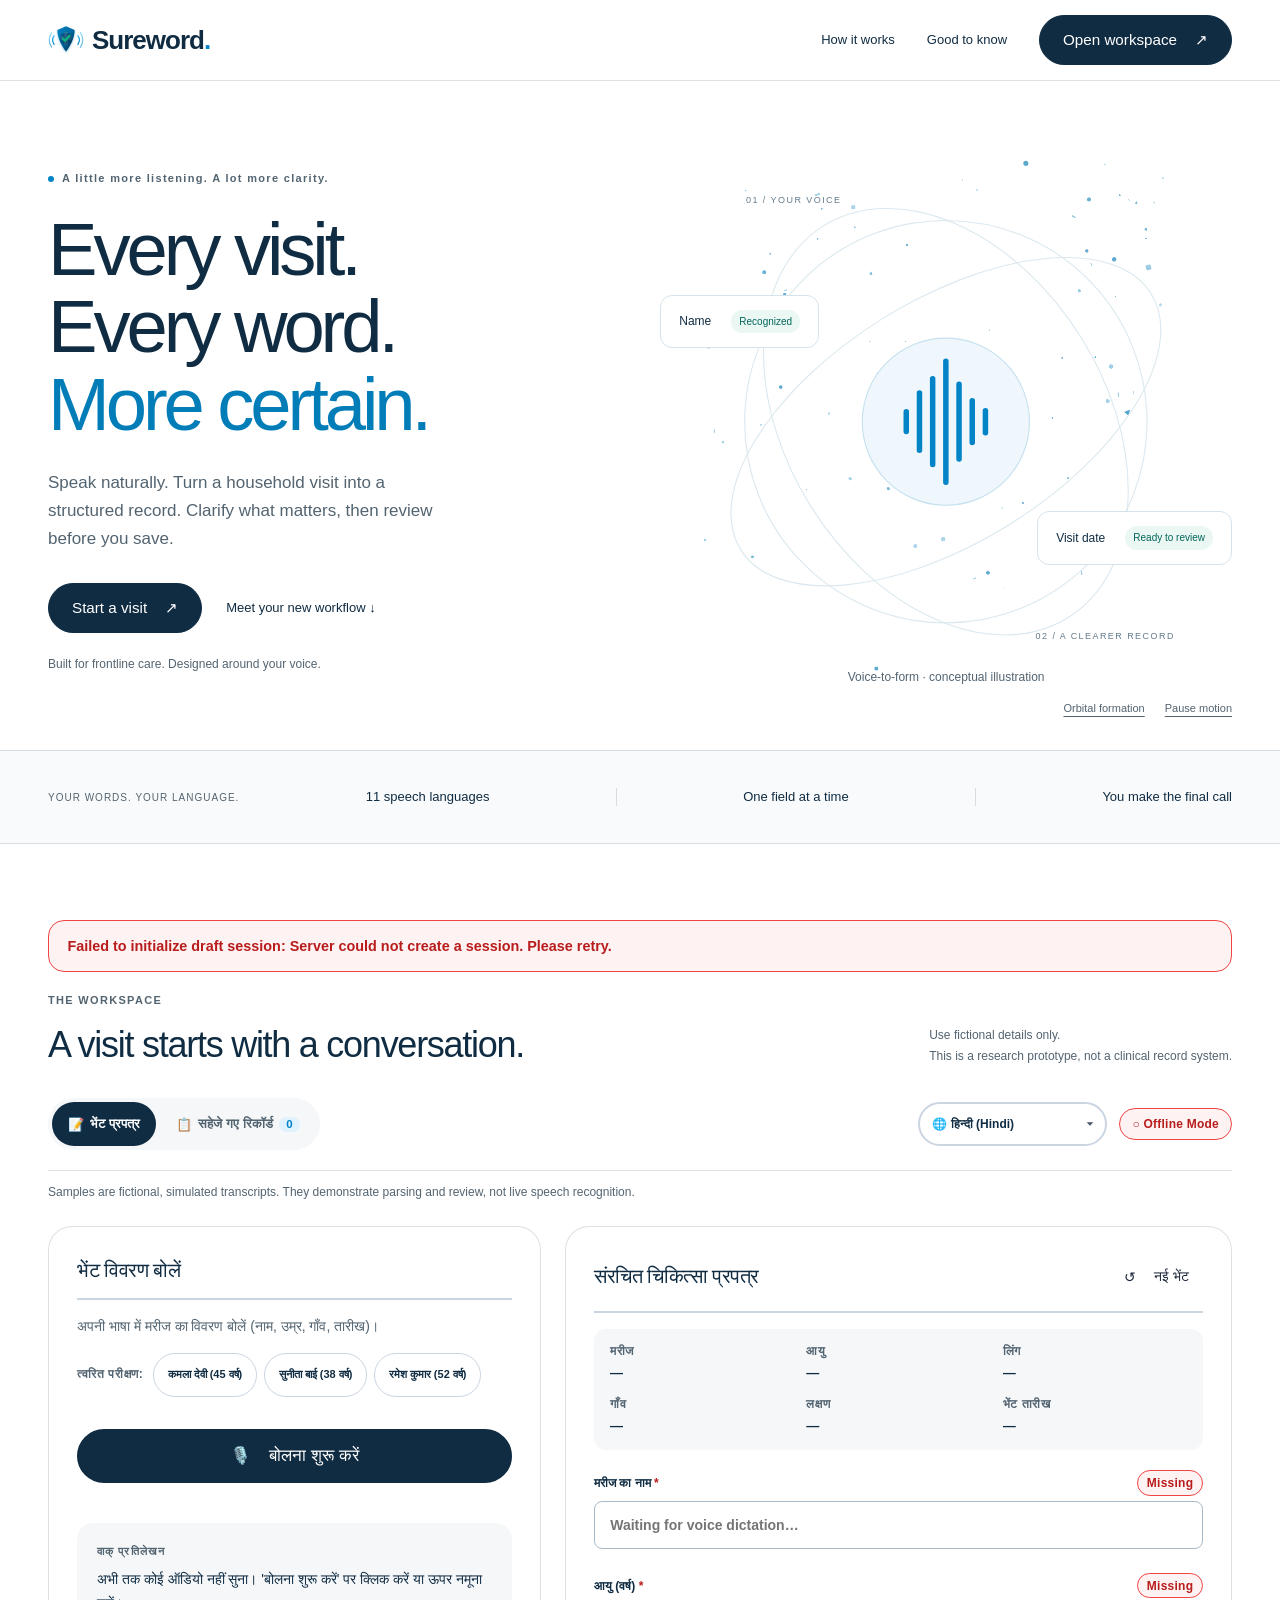
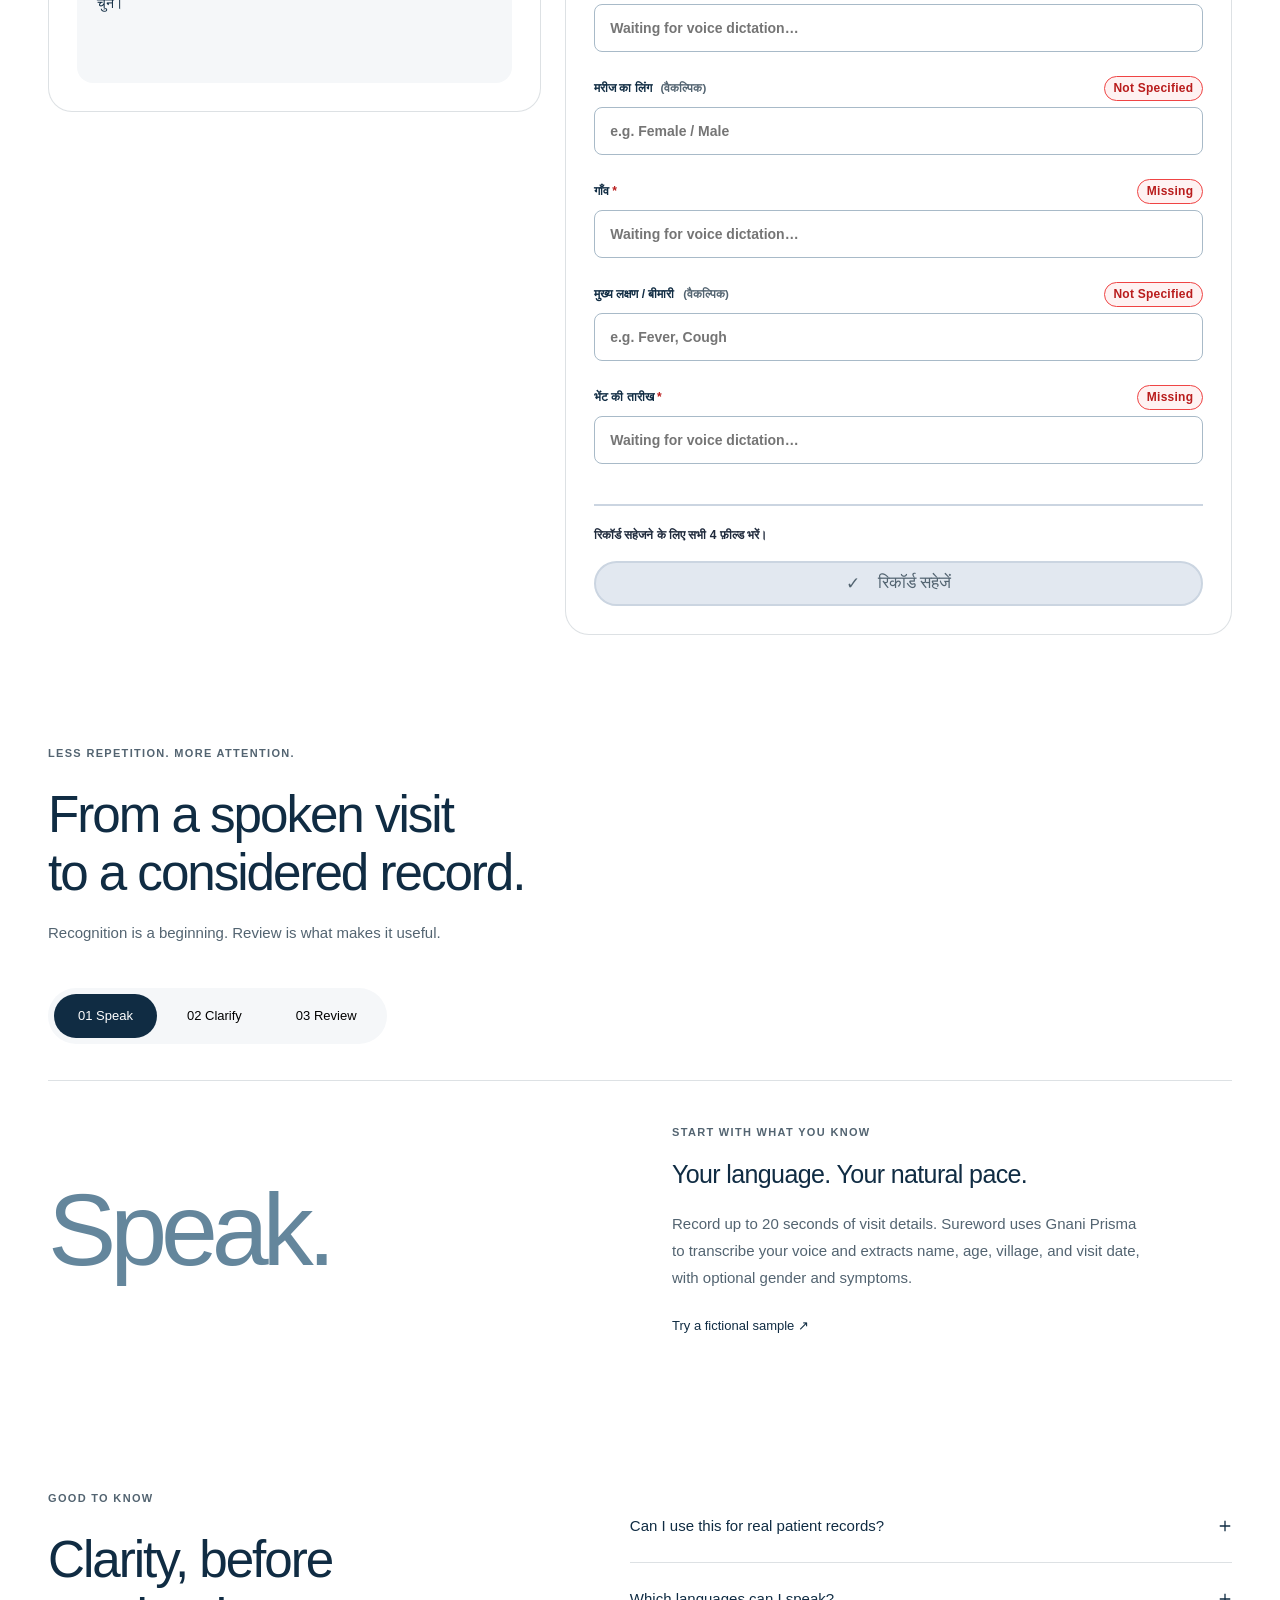
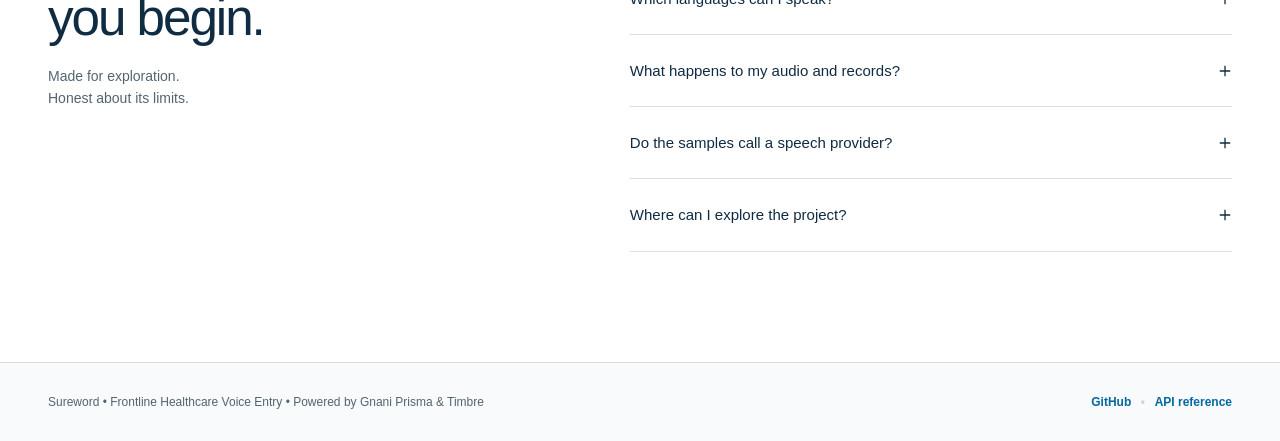
==== commit 291ef4b1: "feat(pages): migrate static frontend to GitHub Pages with Vercel API connectivity" ====
--- a/src/sureword/static/index.html
+++ b/src/sureword/static/index.html
@@ -10,14 +10,14 @@
   <meta name="keywords" content="Sureword, Sovereign AI, Gnani.ai, Frontline Healthcare, ASHA worker voice assistant, Prisma STT, Timbre TTS, Indic ASR, selective clarification, voice to form">
   <meta name="author" content="Krish Ujeniya">
   <meta name="robots" content="noindex, nofollow">
-  <link rel="canonical" href="https://sureword.vercel.app/">
+  <link rel="canonical" href="https://krishujeniya.github.io/Sureword/">
 
   <!-- Open Graph -->
   <meta property="og:type" content="website">
-  <meta property="og:url" content="https://sureword.vercel.app/">
+  <meta property="og:url" content="https://krishujeniya.github.io/Sureword/">
   <meta property="og:title" content="Sureword — Frontline Healthcare Voice Documentation">
   <meta property="og:description" content="Frontline voice-to-form documentation with selective spoken clarification. Powered by Gnani Prisma STT and Timbre TTS.">
-  <meta property="og:image" content="https://sureword.vercel.app/static/logo.svg">
+  <meta property="og:image" content="https://krishujeniya.github.io/Sureword/logo.svg">
   <meta property="og:site_name" content="Sureword">
   <meta property="og:locale" content="en_IN">
 
@@ -25,16 +25,25 @@
   <meta name="twitter:card" content="summary_large_image">
   <meta name="twitter:title" content="Sureword — Frontline Healthcare Voice Documentation">
   <meta name="twitter:description" content="Frontline voice-to-form documentation with selective spoken clarification. Powered by Gnani Prisma STT and Timbre TTS.">
-  <meta name="twitter:image" content="https://sureword.vercel.app/static/logo.svg">
+  <meta name="twitter:image" content="https://krishujeniya.github.io/Sureword/logo.svg">
 
   <!-- Favicon -->
-  <link rel="icon" type="image/svg+xml" href="/static/favicon.svg">
-  <link rel="apple-touch-icon" href="/static/favicon.svg">
+  <link rel="icon" type="image/svg+xml" href="./favicon.svg">
+  <link rel="apple-touch-icon" href="./favicon.svg">
   <meta name="theme-color" content="#0A2540">
 
   <!-- Stylesheet -->
-  <link rel="stylesheet" href="/static/styles.css">
-  <link rel="stylesheet" href="/static/design.css">
+  <link rel="stylesheet" href="./styles.css">
+  <link rel="stylesheet" href="./design.css">
+
+  <!-- Production Client Runtime Configuration -->
+  <script>
+    window.SUREWORD_CONFIG = {
+      apiBaseUrl: (window.location.hostname.endsWith(".github.io") || window.location.hostname === "krishujeniya.github.io")
+        ? "https://sureword.vercel.app"
+        : ""
+    };
+  </script>
 
 </head>
 <body>
@@ -47,7 +56,7 @@
       <div class="container header-container">
         <div class="brand">
           <div class="logo-wrapper" aria-hidden="true">
-            <img src="/static/logo.svg" alt="" width="42" height="42" class="brand-logo-img">
+            <img src="./logo.svg" alt="" width="42" height="42" class="brand-logo-img">
           </div>
           <div>
             <div class="brand-title-row">
@@ -411,7 +420,7 @@
         <div class="footer-links">
           <a href="https://github.com/krishujeniya/Sureword" target="_blank" rel="noopener noreferrer">GitHub</a>
           <span class="sep">•</span>
-          <a href="/docs">API reference</a>
+          <a id="footer-api-link" href="/docs">API reference</a>
         </div>
       </div>
     </footer>
@@ -421,7 +430,7 @@
   <audio id="tts-audio-player" controls preload="none" aria-label="Spoken clarification playback" hidden></audio>
 
   <!-- Client Application Logic -->
-  <script src="/static/app.js"></script>
-  <script src="/static/experience.js" defer></script>
+  <script src="./app.js"></script>
+  <script src="./experience.js" defer></script>
 </body>
 </html>
--- a/src/sureword/static/styles.css
+++ b/src/sureword/static/styles.css
@@ -0,0 +1,1061 @@
+/* Sureword — Frontline Healthcare Voice Documentation Engine
+ * Clinical Design System (WCAG 2.1 AAA / Field-Tested Standards)
+ * No generic AI templates, no floating blobs, no decorative waveforms.
+ */
+
+:root {
+  /* High-Contrast Clinical Palette (Tested for outdoor sunlight legibility) */
+  --primary: #0284c7;
+  --primary-hover: #0369a1;
+  --primary-light: #e0f2fe;
+  --primary-dark: #0b132b;
+
+  --secondary: #334155;
+  --secondary-hover: #1e293b;
+
+  --accent: #b45309;
+  --accent-hover: #92400e;
+  --accent-light: #fffbeb;
+  --accent-border: #f59e0b;
+
+  --success: #047857;
+  --success-hover: #065f46;
+  --success-light: #ecfdf5;
+  --success-border: #10b981;
+
+  --danger: #b91c1c;
+  --danger-hover: #991b1b;
+  --danger-light: #fef2f2;
+  --danger-border: #ef4444;
+
+  /* Surfaces & High-Contrast Ink */
+  --bg-page: #f1f5f9;
+  --bg-card: #ffffff;
+  --bg-surface: #e2e8f0;
+  
+  --text-main: #0b132b;       /* 15:1 contrast against white */
+  --text-secondary: #1e293b;  /* 9.5:1 contrast */
+  --text-muted: #475569;      /* 5.2:1 contrast (WCAG AA compliant) */
+
+  /* Resilient Field Borders */
+  --border-subtle: #cbd5e1;
+  --border-strong: #64748b;
+  --border-focus: #0284c7;
+
+  /* Touch Radii & Geometry */
+  --radius-sm: 6px;
+  --radius-md: 10px;
+  --radius-lg: 14px;
+  --radius-full: 9999px;
+
+  /* Structural Elevation (Subtle, non-floaty) */
+  --shadow-subtle: 0 1px 3px 0 rgba(15, 23, 42, 0.08);
+  --shadow-card: 0 2px 4px -1px rgba(15, 23, 42, 0.06), 0 4px 6px -2px rgba(15, 23, 42, 0.04);
+
+  /* Native Typography Stack (Zero WebFont network latency for rural 2G/3G) */
+  --font-sans: -apple-system, BlinkMacSystemFont, "Segoe UI", Roboto, "Helvetica Neue", Arial, sans-serif;
+  --font-mono: ui-monospace, SFMono-Regular, Menlo, Monaco, Consolas, monospace;
+}
+
+/* Reset & Ergonomics */
+*, *::before, *::after {
+  box-sizing: border-box;
+  margin: 0;
+  padding: 0;
+}
+
+body {
+  background-color: var(--bg-page);
+  color: var(--text-main);
+  font-family: var(--font-sans);
+  line-height: 1.55;
+  -webkit-font-smoothing: antialiased;
+}
+
+/* Accessible Focus Outlines (WCAG 2.4.7 Focus Visible) */
+:focus-visible {
+  outline: 3px solid var(--border-focus);
+  outline-offset: 2px;
+}
+
+/* Skip Navigation Link */
+.skip-link {
+  position: absolute;
+  top: -100px;
+  left: 1rem;
+  background: var(--text-main);
+  color: #ffffff;
+  padding: 0.75rem 1.5rem;
+  border-radius: var(--radius-sm);
+  font-weight: 700;
+  z-index: 1000;
+  text-decoration: none;
+  transition: top 0.2s ease;
+}
+.skip-link:focus {
+  top: 1rem;
+}
+
+.visually-hidden {
+  position: absolute;
+  width: 1px;
+  height: 1px;
+  padding: 0;
+  margin: -1px;
+  overflow: hidden;
+  clip: rect(0, 0, 0, 0);
+  white-space: nowrap;
+  border: 0;
+}
+
+.container {
+  max-width: 1180px;
+  margin: 0 auto;
+  padding: 0 1.25rem;
+}
+
+.app-wrapper {
+  min-height: 100vh;
+  display: flex;
+  flex-direction: column;
+}
+
+/* Header */
+.app-header {
+  background: #ffffff;
+  border-bottom: 2px solid var(--border-subtle);
+  box-shadow: var(--shadow-subtle);
+  position: sticky;
+  top: 0;
+  z-index: 100;
+}
+
+.header-container {
+  display: flex;
+  justify-content: space-between;
+  align-items: center;
+  padding-top: 0.85rem;
+  padding-bottom: 0.85rem;
+  flex-wrap: wrap;
+  gap: 1rem;
+}
+
+.brand {
+  display: flex;
+  align-items: center;
+  gap: 0.85rem;
+}
+
+.logo-wrapper {
+  width: 42px;
+  height: 42px;
+  display: flex;
+  align-items: center;
+  justify-content: center;
+  flex-shrink: 0;
+}
+
+.brand-logo-img {
+  width: 100%;
+  height: 100%;
+  object-fit: contain;
+}
+
+.brand-title-row {
+  display: flex;
+  align-items: center;
+  gap: 0.5rem;
+  line-height: 1.1;
+}
+
+.brand-name {
+  font-size: 1.35rem;
+  font-weight: 800;
+  letter-spacing: -0.02em;
+  color: var(--text-main);
+}
+
+.context-pill {
+  background: var(--primary-light);
+  color: var(--primary);
+  border: 1px solid #bae6fd;
+  font-size: 0.68rem;
+  font-weight: 700;
+  text-transform: uppercase;
+  letter-spacing: 0.05em;
+  padding: 0.15rem 0.5rem;
+  border-radius: var(--radius-full);
+}
+
+.brand-tagline {
+  font-size: 0.8rem;
+  color: var(--text-muted);
+  font-weight: 500;
+  margin-top: 0.2rem;
+}
+
+.header-actions {
+  display: flex;
+  align-items: center;
+  gap: 0.85rem;
+  flex-wrap: wrap;
+}
+
+/* Navigation Tabs */
+.nav-tabs {
+  display: flex;
+  background: var(--bg-surface);
+  padding: 0.25rem;
+  border-radius: var(--radius-md);
+  gap: 0.25rem;
+}
+
+.nav-tab {
+  background: transparent;
+  border: none;
+  padding: 0.5rem 0.95rem;
+  font-size: 0.88rem;
+  font-weight: 600;
+  color: var(--text-muted);
+  border-radius: var(--radius-sm);
+  cursor: pointer;
+  display: flex;
+  align-items: center;
+  gap: 0.4rem;
+  transition: all 0.15s ease;
+  min-height: 40px;
+}
+
+.nav-tab.active {
+  background: #ffffff;
+  color: var(--text-main);
+  box-shadow: var(--shadow-subtle);
+}
+
+.pill-counter {
+  background: var(--primary-light);
+  color: var(--primary);
+  font-size: 0.72rem;
+  font-weight: 700;
+  padding: 0.1rem 0.45rem;
+  border-radius: var(--radius-full);
+}
+
+.system-status-group {
+  display: flex;
+  align-items: center;
+  gap: 0.5rem;
+}
+
+.lang-selector-wrapper {
+  position: relative;
+  display: inline-flex;
+  align-items: center;
+}
+
+.lang-select {
+  background: #ffffff;
+  border: 2px solid var(--border-subtle);
+  color: var(--text-main);
+  font-family: inherit;
+  font-weight: 700;
+  font-size: 0.88rem;
+  padding: 0.45rem 2rem 0.45rem 0.75rem;
+  border-radius: var(--radius-sm);
+  cursor: pointer;
+  min-height: 40px;
+  appearance: none;
+  background-image: url("data:image/svg+xml;charset=US-ASCII,%3Csvg%20xmlns%3D%22http%3A%2F%2Fwww.w3.org%2F2000%2Fsvg%22%20width%3D%2212%22%20height%3D%2212%22%20viewBox%3D%220%200%2012%2012%22%3E%3Cpath%20fill%3D%22%23475569%22%20d%3D%22M2%204l4%204%204-4z%22%2F%3E%3C%2Fsvg%3E");
+  background-repeat: no-repeat;
+  background-position: right 0.65rem center;
+  background-size: 10px;
+  transition: all 0.15s ease;
+}
+.lang-select:hover {
+  border-color: var(--border-strong);
+  background-color: var(--bg-surface);
+}
+.lang-select:focus {
+  outline: none;
+  border-color: var(--border-focus);
+  box-shadow: 0 0 0 3px rgba(2, 132, 199, 0.18);
+}
+
+.badge {
+  padding: 0.35rem 0.75rem;
+  border-radius: var(--radius-full);
+  font-size: 0.75rem;
+  font-weight: 700;
+  display: inline-flex;
+  align-items: center;
+  gap: 0.35rem;
+  letter-spacing: 0.02em;
+}
+.badge-neutral { background: var(--bg-surface); color: var(--text-muted); border: 1px solid var(--border-subtle); }
+.badge-live { background: var(--success-light); color: var(--success); border: 1px solid var(--success-border); }
+.badge-fixture { background: var(--accent-light); color: var(--accent); border: 1px solid var(--accent-border); }
+.badge-warning { background: var(--danger-light); color: var(--danger); border: 1px solid var(--danger-border); }
+
+/* Main Layout */
+.main-content {
+  flex: 1;
+  padding-top: 1.5rem;
+  padding-bottom: 2.5rem;
+}
+
+.view-panel {
+  display: none;
+}
+.view-panel.active {
+  display: block;
+}
+
+.grid-layout {
+  display: grid;
+  grid-template-columns: 1fr 1.25fr;
+  gap: 1.5rem;
+  align-items: start;
+}
+
+@media (max-width: 900px) {
+  .grid-layout {
+    grid-template-columns: 1fr;
+  }
+}
+
+/* Cards */
+.card {
+  background: var(--bg-card);
+  border: 1.5px solid var(--border-subtle);
+  border-radius: var(--radius-lg);
+  padding: 1.5rem;
+  box-shadow: var(--shadow-card);
+}
+
+.card-header, .form-header {
+  display: flex;
+  justify-content: space-between;
+  align-items: center;
+  padding-bottom: 0.75rem;
+  margin-bottom: 1rem;
+  border-bottom: 2px solid var(--border-subtle);
+}
+
+.card h2, .form-header h2 {
+  font-size: 1.25rem;
+  font-weight: 800;
+  color: var(--text-main);
+  letter-spacing: -0.01em;
+}
+
+.instruction {
+  font-size: 0.9rem;
+  color: var(--text-secondary);
+  margin-bottom: 1rem;
+  line-height: 1.5;
+}
+
+/* Presets Row */
+.presets-row {
+  display: flex;
+  align-items: center;
+  gap: 0.6rem;
+  margin-bottom: 1.25rem;
+  flex-wrap: wrap;
+}
+
+.presets-label {
+  font-size: 0.75rem;
+  font-weight: 800;
+  color: var(--text-muted);
+  text-transform: uppercase;
+  letter-spacing: 0.05em;
+}
+
+.preset-chips {
+  display: flex;
+  gap: 0.45rem;
+  flex-wrap: wrap;
+}
+
+.preset-chip {
+  background: var(--bg-surface);
+  border: 1.5px solid var(--border-subtle);
+  color: var(--text-main);
+  padding: 0.45rem 0.85rem;
+  border-radius: var(--radius-full);
+  font-size: 0.82rem;
+  font-weight: 600;
+  cursor: pointer;
+  min-height: 42px;
+  display: inline-flex;
+  align-items: center;
+  transition: all 0.15s ease;
+}
+.preset-chip:hover {
+  background: var(--primary-light);
+  color: var(--primary-hover);
+  border-color: var(--primary);
+}
+
+/* Mic Controls */
+.mic-controls {
+  display: flex;
+  flex-direction: column;
+  align-items: center;
+  gap: 0.85rem;
+  padding: 0.5rem 0 1rem 0;
+}
+
+.btn {
+  display: inline-flex;
+  align-items: center;
+  justify-content: center;
+  gap: 0.5rem;
+  font-family: inherit;
+  font-size: 0.95rem;
+  font-weight: 700;
+  padding: 0.65rem 1.25rem;
+  border-radius: var(--radius-md);
+  border: 2px solid transparent;
+  cursor: pointer;
+  transition: all 0.15s ease;
+  min-height: 48px;
+}
+
+.btn-primary { background: var(--primary); color: #ffffff; }
+.btn-primary:hover:not(:disabled) { background: var(--primary-hover); }
+
+.btn-secondary {
+  background: #ffffff;
+  border-color: var(--border-subtle);
+  color: var(--text-main);
+}
+.btn-secondary:hover:not(:disabled) {
+  background: var(--bg-surface);
+  border-color: var(--border-strong);
+}
+
+.btn-ghost {
+  background: transparent;
+  color: var(--text-secondary);
+  border-color: transparent;
+}
+.btn-ghost:hover:not(:disabled) {
+  background: var(--bg-surface);
+  color: var(--text-main);
+}
+
+.btn-success { background: var(--success); color: #ffffff; }
+.btn-success:hover:not(:disabled) { background: var(--success-hover); }
+
+.btn-accent { background: var(--accent); color: #ffffff; }
+.btn-accent:hover:not(:disabled) { background: var(--accent-hover); }
+
+.btn-speech {
+  background: var(--primary-light);
+  color: var(--primary-hover);
+  border-color: #bae6fd;
+}
+.btn-speech:hover:not(:disabled) {
+  background: #bae6fd;
+}
+
+.btn-sm {
+  min-height: 38px;
+  padding: 0.35rem 0.75rem;
+  font-size: 0.85rem;
+}
+
+.btn-record {
+  width: 100%;
+  min-height: 54px;
+  font-size: 1.05rem;
+  box-shadow: 0 2px 4px rgba(2, 132, 199, 0.25);
+}
+
+.btn-recording {
+  background: var(--danger) !important;
+  border-color: #991b1b !important;
+  animation: pulse-ring 1.5s infinite;
+}
+
+@keyframes pulse-ring {
+  0% { box-shadow: 0 0 0 0 rgba(220, 38, 38, 0.6); }
+  70% { box-shadow: 0 0 0 14px rgba(220, 38, 38, 0); }
+  100% { box-shadow: 0 0 0 0 rgba(220, 38, 38, 0); }
+}
+
+/* Authentic Recording State (No Fake Oscillating Waves) */
+.recording-state-indicator {
+  display: flex;
+  align-items: center;
+  justify-content: center;
+  gap: 0.6rem;
+  background: var(--danger-light);
+  border: 1.5px solid var(--danger-border);
+  padding: 0.4rem 0.95rem;
+  border-radius: var(--radius-full);
+}
+
+.rec-dot {
+  color: var(--danger);
+  font-size: 1.1rem;
+  line-height: 1;
+  animation: rec-blink 1.2s infinite;
+}
+
+@keyframes rec-blink {
+  0%, 100% { opacity: 1; }
+  50% { opacity: 0.2; }
+}
+
+.rec-label {
+  font-size: 0.75rem;
+  font-weight: 800;
+  color: var(--danger);
+  letter-spacing: 0.08em;
+}
+
+.timer {
+  font-family: var(--font-mono);
+  font-size: 0.9rem;
+  font-weight: 800;
+  color: var(--danger);
+}
+
+/* Live Transcript Box */
+.transcript-box {
+  background: #f8fafc;
+  border: 2px solid var(--border-subtle);
+  border-radius: var(--radius-md);
+  padding: 1rem;
+  margin-top: 1.25rem;
+}
+
+.transcript-box-header {
+  margin-bottom: 0.5rem;
+}
+
+.transcript-box h3 {
+  font-size: 0.78rem;
+  font-weight: 800;
+  text-transform: uppercase;
+  letter-spacing: 0.05em;
+  color: var(--text-muted);
+}
+
+.transcript-text {
+  font-size: 0.98rem;
+  color: var(--text-main);
+  line-height: 1.6;
+  min-height: 3rem;
+  font-weight: 500;
+}
+
+/* Patient Encounter Summary Card (OpenMRS Inspired) */
+.patient-summary-card {
+  display: grid;
+  grid-template-columns: repeat(6, 1fr);
+  gap: 0.75rem;
+  background: #f8fafc;
+  border: 2px solid var(--border-subtle);
+  border-radius: var(--radius-md);
+  padding: 0.85rem 1rem;
+  margin-bottom: 1.25rem;
+}
+
+@media (max-width: 900px) {
+  .patient-summary-card {
+    grid-template-columns: repeat(3, 1fr);
+  }
+}
+
+@media (max-width: 640px) {
+  .patient-summary-card {
+    grid-template-columns: repeat(2, 1fr);
+  }
+}
+
+.summary-col {
+  display: flex;
+  flex-direction: column;
+  gap: 0.15rem;
+}
+
+.summary-k {
+  font-size: 0.7rem;
+  font-weight: 800;
+  text-transform: uppercase;
+  letter-spacing: 0.05em;
+  color: var(--text-muted);
+}
+
+.summary-v {
+  font-size: 0.95rem;
+  font-weight: 700;
+  color: var(--text-main);
+  white-space: nowrap;
+  overflow: hidden;
+  text-overflow: ellipsis;
+}
+
+/* Clarification Banner (NHS Pattern) */
+.clarification-box {
+  background: var(--accent-light);
+  border: 2px solid var(--accent-border);
+  border-left: 6px solid var(--accent);
+  border-radius: var(--radius-md);
+  padding: 1.15rem;
+  margin-bottom: 1.35rem;
+}
+
+.clarification-header {
+  display: flex;
+  align-items: flex-start;
+  gap: 0.75rem;
+  margin-bottom: 0.85rem;
+}
+
+.alert-icon-wrapper {
+  font-size: 1.4rem;
+  line-height: 1;
+}
+
+.alert-content {
+  flex: 1;
+}
+
+.clarification-header strong {
+  color: var(--accent-hover);
+  font-size: 1rem;
+  font-weight: 800;
+}
+
+.clarify-text {
+  color: #78350f;
+  font-size: 0.92rem;
+  margin-top: 0.2rem;
+  line-height: 1.5;
+  font-weight: 500;
+}
+
+.clarification-action {
+  display: flex;
+  gap: 0.6rem;
+  align-items: center;
+  flex-wrap: wrap;
+}
+
+.manual-input-inline {
+  display: flex;
+  flex: 1;
+  gap: 0.4rem;
+  min-width: 200px;
+}
+
+.manual-input-inline input {
+  flex: 1;
+  padding: 0.45rem 0.75rem;
+  border: 2px solid var(--accent-border);
+  border-radius: var(--radius-sm);
+  font-size: 0.9rem;
+  background: #ffffff;
+  min-height: 40px;
+}
+
+/* Clinical Form Groups */
+.fields-form {
+  display: flex;
+  flex-direction: column;
+  gap: 1.15rem;
+}
+
+.form-group {
+  display: flex;
+  flex-direction: column;
+  gap: 0.35rem;
+}
+
+.form-group:focus-within {
+  border-left: 3px solid var(--border-focus);
+  padding-left: 0.75rem;
+  transition: border-left 0.15s ease, padding-left 0.15s ease;
+}
+
+.field-label-row {
+  display: flex;
+  justify-content: space-between;
+  align-items: center;
+}
+
+.field-label-row label {
+  font-size: 0.88rem;
+  font-weight: 700;
+  color: var(--text-main);
+}
+
+.req-star {
+  color: var(--danger);
+}
+
+.status-tag {
+  font-size: 0.72rem;
+  font-weight: 800;
+  padding: 0.15rem 0.55rem;
+  border-radius: var(--radius-full);
+  letter-spacing: 0.02em;
+}
+
+.tag-missing { background: var(--danger-light); color: var(--danger); border: 1px solid var(--danger-border); }
+.tag-proposed { background: var(--accent-light); color: var(--accent); border: 1px solid var(--accent-border); }
+.tag-needs_repeat { background: var(--danger-light); color: var(--danger); border: 2px solid var(--danger-border); font-weight: 800; }
+.tag-user_confirmed { background: var(--success-light); color: var(--success); border: 1px solid var(--success-border); }
+.tag-manually_edited { background: var(--primary-light); color: var(--primary); border: 1px solid #bae6fd; }
+
+.input-with-reasons input {
+  width: 100%;
+  padding: 0.75rem 0.95rem;
+  border: 2px solid var(--border-subtle);
+  border-radius: var(--radius-md);
+  font-size: 1rem; /* 16px prevents mobile auto-zoom */
+  color: var(--text-main);
+  background: #ffffff;
+  min-height: 48px;
+  font-family: inherit;
+  transition: border-color 0.15s ease;
+}
+
+.input-readonly-voice {
+  background-color: #f8fafc !important;
+  color: var(--text-main);
+  cursor: default;
+  font-weight: 600;
+  border-style: solid;
+}
+.input-readonly-voice:focus {
+  background-color: #ffffff !important;
+  border-color: var(--border-focus);
+}
+
+.opt-tag {
+  font-size: 0.72rem;
+  color: var(--text-muted);
+  font-weight: 600;
+  margin-left: 0.35rem;
+  text-transform: none;
+}
+
+.input-with-reasons input:focus {
+  outline: none;
+  border-color: var(--border-focus);
+  box-shadow: 0 0 0 3px rgba(2, 132, 199, 0.18);
+}
+
+.input-with-reasons input[aria-invalid="true"] {
+  border-color: var(--danger-border);
+  background: #fff5f5;
+}
+
+.reasons-list {
+  font-size: 0.78rem;
+  font-weight: 600;
+  color: var(--danger);
+  margin-top: 0.25rem;
+  line-height: 1.4;
+}
+
+/* Explicit Commit Bar */
+.commit-bar {
+  margin-top: 1rem;
+  padding-top: 1.25rem;
+  border-top: 2px solid var(--border-subtle);
+  display: flex;
+  flex-direction: column;
+  gap: 0.75rem;
+}
+
+.commit-info {
+  font-size: 0.88rem;
+  font-weight: 600;
+  color: var(--text-secondary);
+}
+
+.btn-commit {
+  width: 100%;
+  min-height: 52px;
+  font-size: 1.05rem;
+}
+.btn-commit:disabled {
+  background: var(--bg-surface);
+  color: var(--text-muted);
+  border-color: var(--border-subtle);
+  cursor: not-allowed;
+  box-shadow: none;
+}
+
+/* Committed Confirmation Card */
+.committed-box {
+  background: var(--success-light);
+  border: 2px solid var(--success-border);
+  border-radius: var(--radius-md);
+  padding: 1.35rem;
+  margin-top: 1.35rem;
+}
+
+.committed-header {
+  display: flex;
+  align-items: center;
+  gap: 0.85rem;
+  margin-bottom: 0.85rem;
+}
+
+.check-icon-badge {
+  background: var(--success);
+  color: #ffffff;
+  width: 36px;
+  height: 36px;
+  border-radius: var(--radius-full);
+  display: flex;
+  align-items: center;
+  justify-content: center;
+  font-weight: 800;
+  font-size: 1.2rem;
+  flex-shrink: 0;
+}
+
+.committed-text-block h3 {
+  font-size: 1.05rem;
+  font-weight: 800;
+  color: var(--success);
+}
+
+.committed-text-block p {
+  font-size: 0.9rem;
+  color: var(--success);
+  font-weight: 600;
+}
+
+.code-record-id {
+  font-family: var(--font-mono);
+  font-weight: 800;
+  letter-spacing: 0.03em;
+}
+
+.committed-actions-row {
+  display: flex;
+  gap: 0.6rem;
+  margin-top: 0.75rem;
+}
+
+/* Status Notifications */
+.status-box {
+  padding: 0.85rem 1.15rem;
+  border-radius: var(--radius-md);
+  font-size: 0.9rem;
+  font-weight: 600;
+  margin-bottom: 1.25rem;
+}
+.status-info { background: var(--primary-light); color: var(--primary-hover); border: 1.5px solid #bae6fd; }
+.status-error { background: var(--danger-light); color: var(--danger); border: 1.5px solid var(--danger-border); }
+.status-success { background: var(--success-light); color: var(--success); border: 1.5px solid var(--success-border); }
+
+/* Registry View */
+.registry-card {
+  padding: 1.5rem;
+}
+
+.registry-header-row {
+  display: flex;
+  justify-content: space-between;
+  align-items: center;
+  margin-bottom: 1.25rem;
+  flex-wrap: wrap;
+  gap: 0.85rem;
+}
+
+.registry-header-row h2 {
+  font-size: 1.35rem;
+  font-weight: 800;
+  color: var(--text-main);
+}
+
+.subtitle {
+  font-size: 0.88rem;
+  color: var(--text-muted);
+}
+
+.registry-actions {
+  display: flex;
+  gap: 0.5rem;
+}
+
+.table-container {
+  overflow-x: auto;
+  border: 2px solid var(--border-subtle);
+  border-radius: var(--radius-md);
+}
+
+.registry-table {
+  width: 100%;
+  border-collapse: collapse;
+  font-size: 0.9rem;
+  text-align: left;
+}
+
+.registry-table th {
+  background: var(--bg-surface);
+  color: var(--text-secondary);
+  font-weight: 800;
+  font-size: 0.75rem;
+  text-transform: uppercase;
+  letter-spacing: 0.05em;
+  padding: 0.75rem 1rem;
+  border-bottom: 2px solid var(--border-subtle);
+}
+
+.registry-table td {
+  padding: 0.85rem 1rem;
+  border-bottom: 1.5px solid var(--border-subtle);
+  color: var(--text-main);
+}
+
+.registry-table tr:nth-child(even) td {
+  background: #f8fafc;
+}
+
+.registry-table tr:hover td {
+  background: var(--primary-light);
+}
+
+.table-empty {
+  text-align: center;
+  padding: 2.5rem !important;
+  color: var(--text-muted);
+  font-style: italic;
+  font-size: 0.95rem;
+}
+
+/* Footer */
+.app-footer {
+  background: #ffffff;
+  border-top: 2px solid var(--border-subtle);
+  padding: 1.15rem 0;
+  margin-top: auto;
+}
+
+.footer-container {
+  display: flex;
+  justify-content: space-between;
+  align-items: center;
+  flex-wrap: wrap;
+  gap: 0.85rem;
+}
+
+.footer-copy {
+  font-size: 0.82rem;
+  color: var(--text-muted);
+  font-weight: 500;
+}
+
+.footer-links {
+  display: flex;
+  align-items: center;
+  gap: 0.6rem;
+  font-size: 0.85rem;
+  font-weight: 600;
+}
+
+.footer-links a {
+  color: var(--primary);
+  text-decoration: none;
+}
+.footer-links a:hover {
+  text-decoration: underline;
+}
+
+.sep {
+  color: var(--border-subtle);
+}
+
+.hidden {
+  display: none !important;
+}
+
+/* Loading Spinner */
+.loading-spinner {
+  display: inline-block;
+  width: 18px;
+  height: 18px;
+  border: 3px solid var(--border-subtle);
+  border-top-color: var(--primary);
+  border-radius: 50%;
+  animation: spin 0.8s linear infinite;
+  vertical-align: middle;
+  margin-right: 0.5rem;
+}
+
+@keyframes spin {
+  to { transform: rotate(360deg); }
+}
+
+.btn:disabled .loading-spinner {
+  border-top-color: var(--text-muted);
+}
+
+/* Print Stylesheet */
+@media print {
+  .app-header,
+  .app-footer,
+  .mic-controls,
+  .presets-row,
+  .clarification-box,
+  .commit-bar,
+  .committed-box,
+  .recording-state-indicator,
+  .skip-link,
+  .nav-tabs,
+  .system-status-group,
+  .registry-actions {
+    display: none !important;
+  }
+
+  body {
+    background: #ffffff;
+    color: #000000;
+    font-size: 12pt;
+  }
+
+  .app-wrapper {
+    min-height: auto;
+  }
+
+  .card {
+    border: 1px solid #999;
+    box-shadow: none;
+    break-inside: avoid;
+  }
+
+  .grid-layout {
+    grid-template-columns: 1fr;
+  }
+
+  .registry-table {
+    font-size: 10pt;
+  }
+
+  .registry-table th,
+  .registry-table td {
+    border: 1px solid #ccc;
+    padding: 0.4rem;
+  }
+}
+
+/* Reduced Motion Preference (WCAG 2.3.3) */
+@media (prefers-reduced-motion: reduce) {
+  *, *::before, *::after {
+    animation-duration: 0.01ms !important;
+    animation-iteration-count: 1 !important;
+    transition-duration: 0.01ms !important;
+  }
+}
--- a/src/sureword/static/design.css
+++ b/src/sureword/static/design.css
@@ -0,0 +1,67 @@
+/* Sureword: shared visual and motion tokens. Existing workflow styles are retained. */
+:root {
+  color-scheme: light;
+  --color-background:#fff; --color-surface:#f5f7f9; --color-surface-alt:#eef5fa;
+  --color-ink:#102c43; --color-muted:#536471; --color-accent:#0369a1;
+  --color-border:rgba(16,44,67,.14); --color-hover-layer:#eaf2f7; --color-pressed-layer:#deebf4; --color-focus-layer:#d5eafa;
+  --bg-page:var(--color-background); --text-main:var(--color-ink); --text-muted:var(--color-muted);
+  --ease-primary:cubic-bezier(.165,.84,.44,1); --ease-expo:cubic-bezier(.19,1,.22,1); --ease-reveal:cubic-bezier(.22,1,.36,1);
+  --dur-fast:150ms; --dur-base:250ms; --dur-slow:450ms; --dur-scene:700ms;
+  --stagger-step:70ms; --stagger-char:22ms; --blur-diffuse:16px; --blur-glass:16px; --blur-overlay:24px;
+  --lift-hover:-2px; --lift-card:-4px; --press-scale:.98; --z-header:50; --z-dropdown:60; --z-overlay:80; --z-toast:90;
+  --focus-ring:2px solid var(--color-accent); --focus-offset:3px;
+  --radius-sm:8px; --radius-md:16px; --radius-lg:24px; --radius-full:9999px;
+  --space-1:4px; --space-2:8px; --space-3:16px; --space-4:24px; --space-5:36px; --space-6:48px; --space-7:80px; --space-8:120px;
+  --shadow-card:none; --shadow-subtle:none;
+}
+html {scroll-behavior:smooth; scroll-padding-top:100px; scrollbar-color:#8396a6 #f5f7f9; scrollbar-width:thin}
+body {font-size:16px; overflow-wrap:break-word}
+::selection {background:#c2e8fb;color:#102c43}
+a {color:var(--color-accent)}
+[hidden] {display:none!important}
+.container {max-width:1360px;padding-inline:48px;width:100%}
+.app-header {z-index:var(--z-header);border-bottom:1px solid var(--color-border);background:#fff;box-shadow:none}
+@supports(backdrop-filter:blur(16px)){.app-header {background:rgba(255,255,255,.92);backdrop-filter:blur(var(--blur-glass))}}
+.app-header.scrolled {border-color:#b4c4d0}
+.header-container {min-height:80px;flex-wrap:nowrap;padding-block:14px}
+.brand {gap:8px;flex-shrink:0}.brand-logo-img{width:36px;height:36px}.logo-wrapper{width:36px;height:36px;background:none;box-shadow:none}
+.brand-name {font-size:26px;letter-spacing:-1px;color:var(--color-ink);font-weight:650;text-decoration:none}.brand-period{color:#0284c7}
+.site-nav {display:flex;align-items:center;gap:32px;font-size:13px}.site-nav>a{color:var(--color-ink);text-decoration:none}.site-nav>a:not(.btn):hover{text-decoration:underline;text-underline-offset:6px}
+.btn,.nav-tab,.preset-chip {min-height:44px;transition:background var(--dur-fast),transform var(--dur-fast) var(--ease-primary),border-color var(--dur-base);box-shadow:none;border-radius:var(--radius-full)}
+.btn {font-weight:500;gap:18px}.btn:active{transform:scale(var(--press-scale))}.btn:disabled{transform:none;cursor:not-allowed}
+.nav-cta,.hero-primary {background:var(--color-ink);color:white!important;border:1px solid var(--color-ink);padding:12px 23px}
+.hero {position:relative;display:grid;grid-template-columns:1.05fr 1fr;gap:12px;padding-block:76px 64px;min-height:650px;align-items:center}
+.eyebrow {font-size:11px;letter-spacing:.12em;font-weight:600;color:var(--color-muted);margin-bottom:24px;display:flex;align-items:center;gap:8px}
+.tiny-dot {width:6px;height:6px;border-radius:50%;background:#0284c7}
+h1,h2,h3{text-wrap:balance}
+.hero h1 {font-size:clamp(48px,5.8vw,80px);font-weight:500;line-height:1.04;letter-spacing:-.055em;margin:0 0 26px}.hero h1>span{color:#027db8}
+.hero-description{max-width:400px;font-size:17px;line-height:1.65;color:var(--color-muted)}
+.hero-actions{display:flex;align-items:center;flex-wrap:wrap;gap:24px;margin-top:30px}.quiet-link{font-size:13px;text-decoration:none;color:var(--color-ink);text-underline-offset:5px}.quiet-link:hover,.quiet-link:focus-visible{text-decoration:underline}
+.hero-note{font-size:11px;color:var(--color-muted);margin-top:22px}
+.voice-art {position:relative;aspect-ratio:1.08;min-width:0;color:var(--color-ink)}
+#particle-field,.voice-orbit{position:absolute;inset:0;width:100%;height:100%;pointer-events:none}
+.voice-orbit{fill:none;stroke:#dbe8ef;stroke-width:1}.voice-orbit .orbit-core{fill:#f0f7fc;stroke:#c5e1ef}.voice-bars{stroke:#0284c7;stroke-width:5;stroke-linecap:round}
+.art-label {position:absolute;font-size:9px;letter-spacing:.16em;color:#637b8c}.art-label-top{top:7%;left:15%}.art-label-bottom{bottom:8%;right:10%}
+.art-chip{position:absolute;background:#fff;border:1px solid #d6e3eb;border-radius:12px;padding:14px 18px;font-size:12px;display:flex;gap:20px;align-items:center}.art-chip b{font-size:10px;font-weight:500;color:#03665a;background:#eaf7f3;border-radius:9999px;padding:4px 8px}.chip-name{top:26%;left:0}.chip-visit{bottom:23%;right:0}.illustration-label{position:absolute;bottom:0;left:0;right:0;text-align:center;font-size:10px;color:var(--color-muted)}
+.art-controls{position:absolute;right:48px;bottom:20px;display:flex;gap:20px}.text-control{border:0;background:none;color:var(--color-muted);font:inherit;font-size:11px;cursor:pointer;min-height:44px;text-decoration:underline;text-underline-offset:4px}.text-control[aria-pressed=true]{color:var(--color-accent)}
+.proof-strip{border-block:1px solid var(--color-border);background:#f9fafb}.proof-inner{display:flex;justify-content:space-between;align-items:center;gap:20px;min-height:92px}.proof-inner>span:first-child{font-size:10px;letter-spacing:.1em;color:var(--color-muted)}.proof-inner p{font-size:13px}.strip-divider{height:18px;width:1px;background:var(--color-border)}
+.main-content{padding-block:76px 0;flex:initial}.workspace-heading{display:flex;align-items:end;justify-content:space-between;gap:32px;scroll-margin-top:110px;margin-bottom:32px}.workspace-heading h2{font-size:clamp(25px,3vw,36px);letter-spacing:-.035em;font-weight:500;line-height:1.2}.workspace-heading .eyebrow{margin-bottom:14px}.workspace-heading>p{font-size:12px;color:var(--color-muted);max-width:310px;line-height:1.7}
+.workspace-toolbar .header-actions{width:100%;display:flex;justify-content:space-between;flex-wrap:wrap;gap:18px}.workspace-toolbar{padding-bottom:20px;border-bottom:1px solid var(--color-border);margin-bottom:12px}.nav-tabs{background:var(--color-surface);padding:4px;border:0;border-radius:9999px}.nav-tab{font-size:13px;padding:8px 16px}.nav-tab.active{background:var(--color-ink);color:#fff;border-color:transparent}.nav-tab.active .pill-counter{background:#fff;color:var(--color-ink)}.lang-select{font-size:12px;border-radius:9999px;min-height:44px;max-width:100%}.badge{font-size:10px}.system-status-group{flex-wrap:wrap;gap:12px}
+.sample-disclosure{font-size:11px;color:var(--color-muted);margin-bottom:24px}.grid-layout{grid-template-columns:.85fr 1.15fr;gap:24px;align-items:start}.card{border:1px solid var(--color-border);border-radius:var(--radius-lg);padding:28px;box-shadow:none}.card h2{font-size:20px;letter-spacing:-.025em;font-weight:550}.instruction{font-size:14px;color:var(--color-muted)}.presets-row{flex-wrap:wrap}.preset-chip{font-size:11px;background:#fff;min-height:44px}.mic-controls{margin-block:24px}.btn-record{min-height:54px;background:var(--color-ink);border-color:var(--color-ink)}.transcript-box{border:0;background:var(--color-surface);border-radius:16px;padding:20px;min-height:160px}.transcript-text{font-size:14px;line-height:1.7}.transcript-box h3{font-size:11px;text-transform:uppercase;letter-spacing:.1em;color:var(--color-muted)}.patient-summary-card{grid-template-columns:repeat(3,minmax(0,1fr));border-radius:12px;background:var(--color-surface);border:0}.summary-v{font-size:13px;overflow-wrap:anywhere}.summary-k{font-size:10px}.fields-form{gap:20px}.field-label-row label{font-size:12px}.status-tag{font-size:10px}.input-readonly-voice{background:#fff!important;font-size:14px!important;border:1px solid #a8bac8!important;border-radius:8px!important;min-width:0}.commit-bar{gap:16px;flex-wrap:wrap}.commit-info{font-size:12px}.btn-success{background:var(--color-ink);border-color:var(--color-ink)}.registry-actions{flex-wrap:wrap}.table-container{max-width:100%;overflow:auto}.registry-table{min-width:800px}.notice{padding:16px;background:#fff3dc;color:#664000}
+.workflow{padding-block:110px}.section-intro{max-width:650px;margin-bottom:44px}.section-intro h2,.faq-section h2{font-size:clamp(32px,4vw,52px);line-height:1.12;font-weight:500;letter-spacing:-.04em;margin-bottom:20px}.section-intro>p:last-child{font-size:15px;color:var(--color-muted)}.stage-controls{display:flex;gap:6px;background:var(--color-surface);padding:6px;width:fit-content;border-radius:9999px;margin-bottom:36px}.stage-controls button{min-height:44px;border:0;border-radius:9999px;padding:10px 24px;background:transparent;font:inherit;font-size:13px;cursor:pointer;transition:background var(--dur-base)}.stage-controls button[aria-selected=true]{background:var(--color-ink);color:#fff}.stage-panel{display:grid;grid-template-columns:1fr 1fr;gap:64px;align-items:center;min-height:300px;border-top:1px solid var(--color-border);padding-block:40px;animation:panel-in var(--dur-slow) var(--ease-reveal)}.stage-word{font-size:clamp(64px,8vw,112px);color:#64869c;letter-spacing:-.06em;line-height:1.1}.stage-panel h3{font-size:25px;font-weight:500;letter-spacing:-.025em;margin-bottom:16px}.stage-panel p:not(.eyebrow){font-size:15px;line-height:1.8;max-width:480px;color:var(--color-muted);margin-bottom:22px}.stage-panel .eyebrow{margin-bottom:14px}
+.faq-section{display:grid;grid-template-columns:1fr 1.2fr;gap:80px;padding-bottom:110px}.faq-section>div>p:last-child{font-size:14px;color:var(--color-muted)}details{border-bottom:1px solid var(--color-border)}summary{padding:24px 32px 24px 0;cursor:pointer;font-size:15px;list-style:none;position:relative}summary::-webkit-details-marker{display:none}summary:after{content:'';width:14px;height:14px;position:absolute;right:0;top:29px;background:currentColor;mask:url("data:image/svg+xml,%3Csvg xmlns='http://www.w3.org/2000/svg' viewBox='0 0 16 16'%3E%3Cpath d='M8 2v12M2 8h12' stroke='black' stroke-width='1.5'/%3E%3C/svg%3E") center/contain no-repeat}details[open] summary:after{transform:rotate(45deg)}details p{font-size:14px;line-height:1.8;color:var(--color-muted);padding:0 16px 24px 0}.app-footer{border-top:1px solid var(--color-border);background:#f9fafb;padding-block:30px;margin-top:0}.footer-copy{font-size:11px}.footer-links{font-size:12px}
+#tts-audio-player:not([hidden]){position:fixed;bottom:16px;right:16px;z-index:var(--z-overlay);max-width:calc(100vw - 32px)}
+:focus-visible{outline:var(--focus-ring);outline-offset:var(--focus-offset)}
+@keyframes panel-in{from{opacity:.5;transform:translateY(16px)}to{opacity:1;transform:none}}
+@keyframes reveal-in{from{opacity:.5;transform:translateY(24px)}to{opacity:1;transform:none}}
+.revealed{animation:reveal-in var(--dur-scene) var(--ease-reveal) both}
+@media(hover:hover){.btn:not(:disabled):hover{transform:translateY(var(--lift-hover))}.preset-chip:hover{border-color:var(--color-accent)}.btn-record:hover,.hero-primary:hover,.nav-cta:hover{background:#204b68}}
+@media(min-width:1600px){.hero{min-height:740px;padding-block:100px}.hero h1{font-size:86px}}
+@media(max-width:1024px){.container{padding-inline:28px}.site-nav{gap:20px}.hero{padding-block:60px;min-height:600px}.hero h1{font-size:64px}.hero-actions{gap:16px}.art-controls{right:28px}.grid-layout{grid-template-columns:1fr}.card{padding:24px}.workspace-heading>p{max-width:230px}.faq-section{gap:40px}.voice-art .art-chip{padding:10px;gap:8px;font-size:10px}.proof-inner{gap:12px}.proof-inner p{font-size:11px}}
+@media(max-width:767px){.container{padding-inline:20px}.header-container{min-height:68px;gap:8px}.brand-name{font-size:24px}.site-nav>a:not(.btn){display:none}.site-nav .btn{padding:10px 16px;font-size:11px}.brand-logo-img,.logo-wrapper{width:30px;height:30px}.hero{display:flex;flex-direction:column;align-items:stretch;padding-block:44px 60px;gap:12px}.hero h1{font-size:clamp(48px,11vw,72px)}.eyebrow{font-size:9px}.hero-description{font-size:16px}.hero-note{font-size:10px}.voice-art{width:100%;max-width:480px;align-self:center;margin-top:20px}.art-controls{bottom:6px;right:20px;left:20px;justify-content:center}.hero-actions{gap:18px}.hero-actions .quiet-link{font-size:12px}.proof-inner{flex-wrap:wrap;justify-content:center;padding-block:22px;gap:12px 20px}.proof-inner>span:first-child{flex-basis:100%;text-align:center}.strip-divider{display:none}.main-content{padding-top:48px}.workspace-heading{display:block}.workspace-heading>p{max-width:none;margin-top:16px}.workspace-toolbar .header-actions{align-items:stretch;gap:16px}.nav-tabs{width:100%;display:flex}.nav-tab{flex:1;white-space:normal;padding-inline:8px;font-size:12px}.system-status-group{width:100%;justify-content:space-between}.lang-selector-wrapper{max-width:65%}.lang-select{width:100%}.card{padding:20px}.form-header{flex-wrap:wrap;gap:12px}.patient-summary-card{grid-template-columns:repeat(2,minmax(0,1fr))}.fields-form{grid-template-columns:1fr}.commit-bar{align-items:stretch}.commit-bar .btn{width:100%}.workflow{padding-block:64px}.stage-panel{grid-template-columns:1fr;gap:24px;min-height:420px;padding-top:24px}.stage-word{font-size:76px}.stage-controls{width:100%;gap:0}.stage-controls button{padding-inline:10px;flex:1;font-size:12px}.faq-section{grid-template-columns:1fr;gap:28px;padding-bottom:64px}.footer-container{align-items:start;gap:18px}.clarification-header{flex-wrap:wrap}.summary-col{min-width:0}.registry-header-row{flex-wrap:wrap}.registry-actions{gap:8px}}
+@media(prefers-reduced-motion:reduce){html{scroll-behavior:auto}*,*::before,*::after{animation:none!important;transition:none!important;scroll-behavior:auto!important}.btn:hover{transform:none!important}}
+@media print{.app-header,.art-controls,.voice-art,.hero-actions,.workspace-toolbar,.mic-controls,.app-footer{display:none!important}.container{max-width:none;padding:0}.stage-panel[hidden]{display:grid!important}body{color:#000;background:#fff}.card{break-inside:avoid}}
+
+.footer-links a{color:#0369a1}.btn{text-decoration:none}
+/* Disclosure and state text remains readable at narrow widths. */
+.hero-note,.sample-disclosure,.illustration-label,.footer-copy,.status-tag,.badge,.summary-k{font-size:12px}
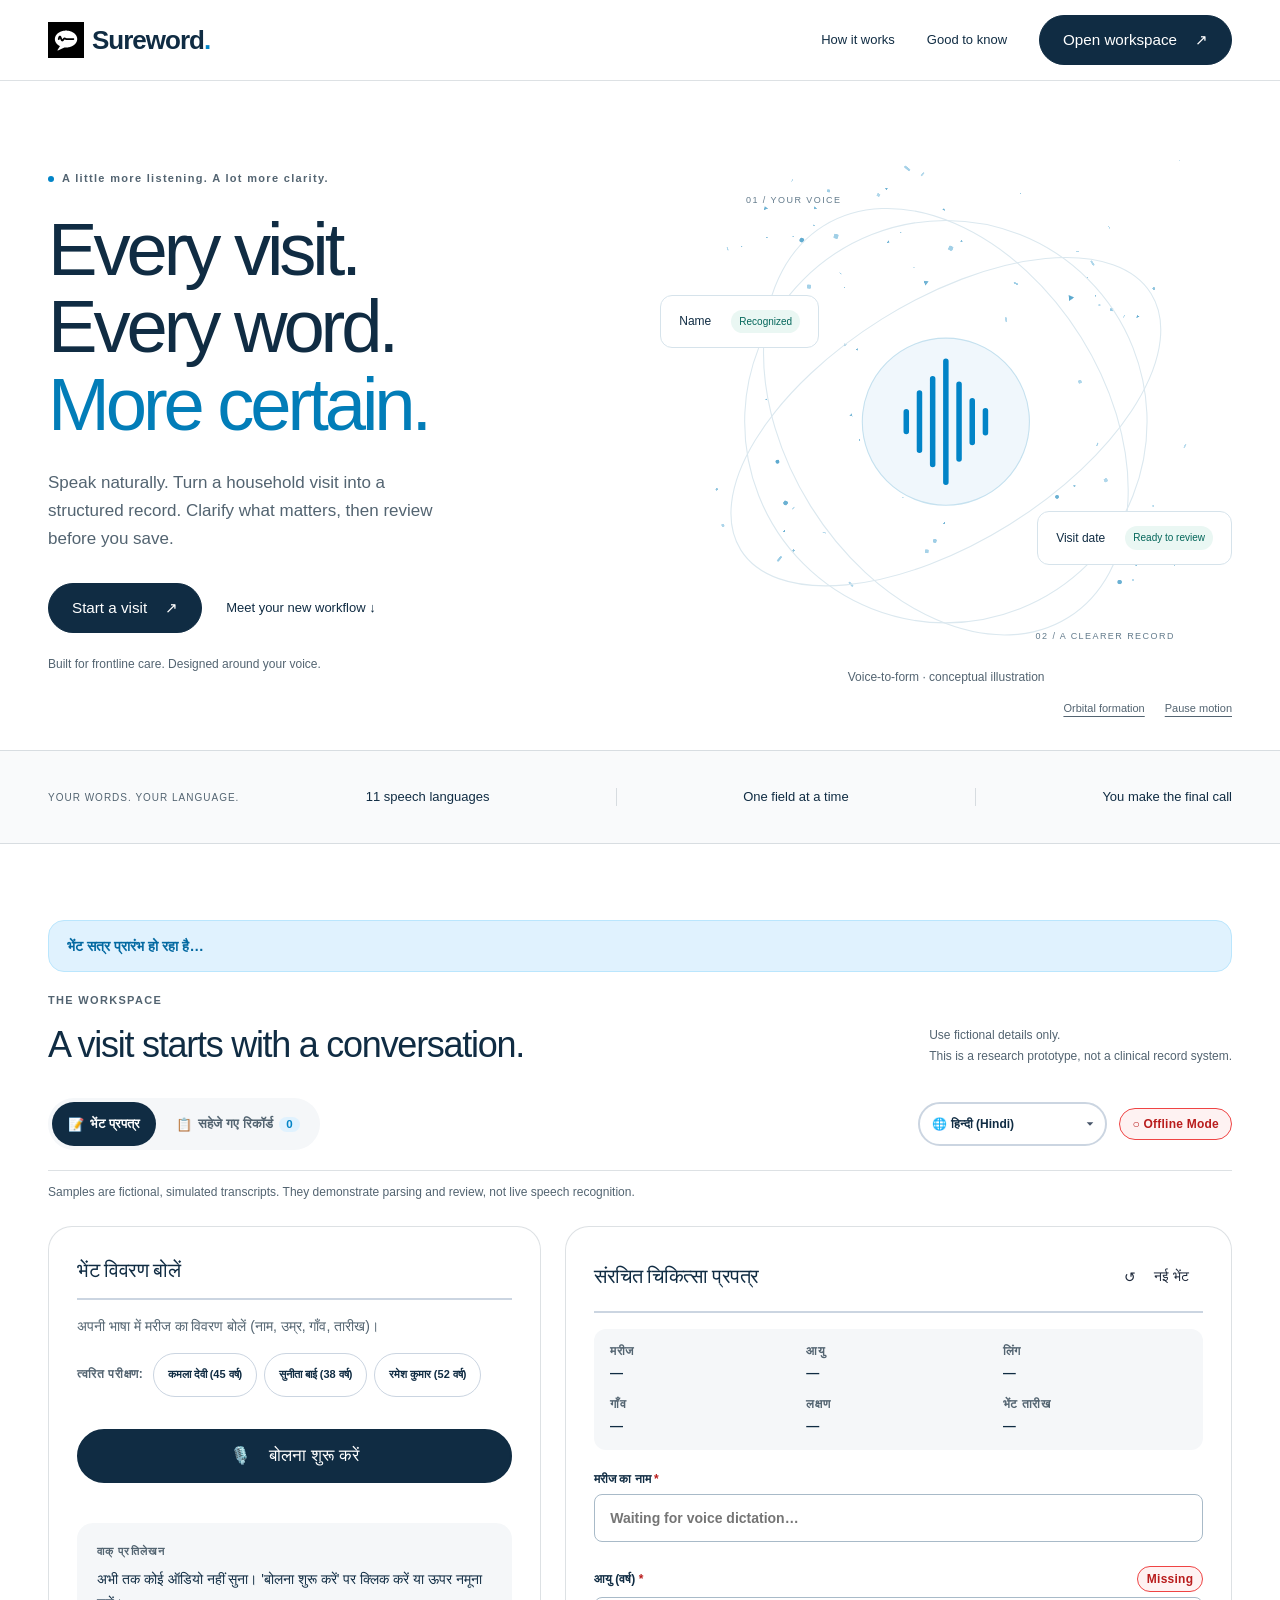
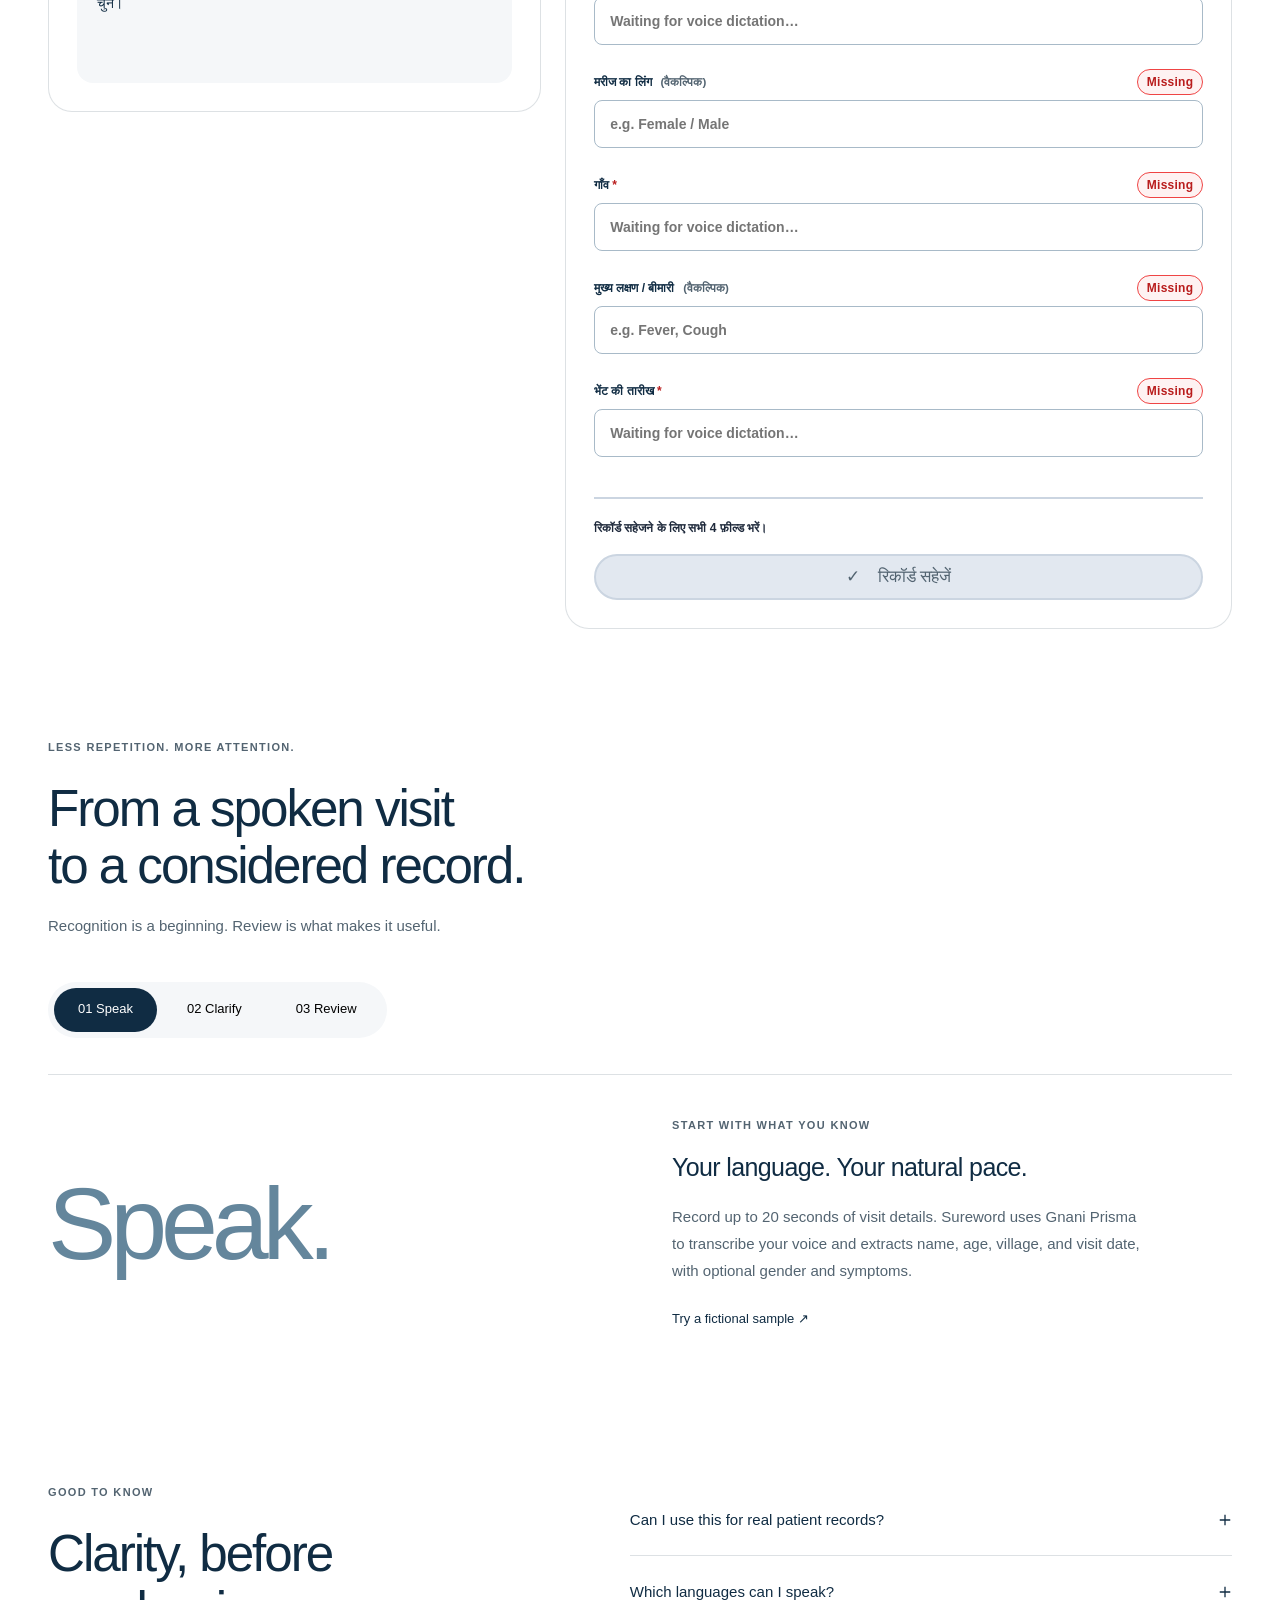
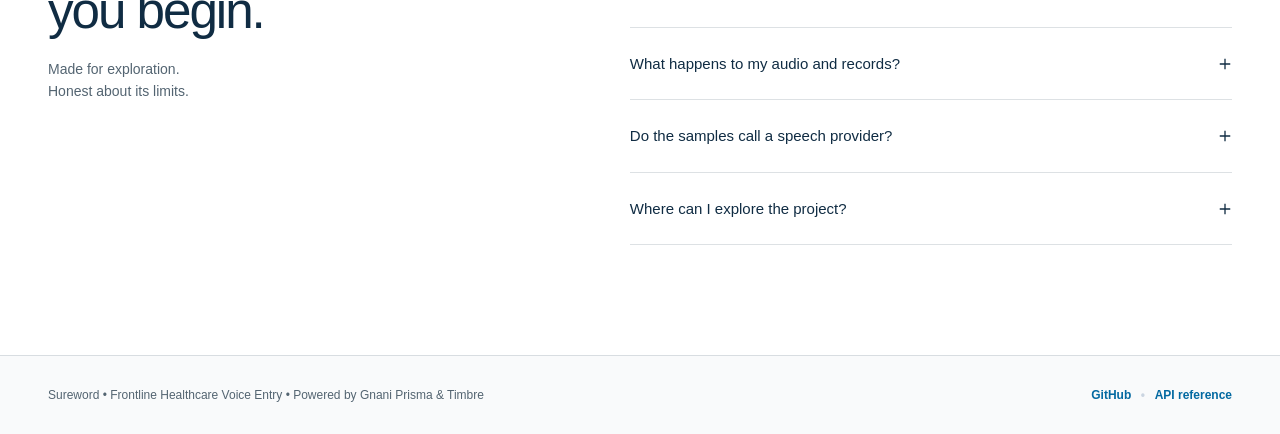
==== commit f4bace15: "feat(pwa): implement offline-first PWA architecture and health probe parity" ====
--- a/src/sureword/static/index.html
+++ b/src/sureword/static/index.html
@@ -30,6 +30,7 @@
   <!-- Favicon -->
   <link rel="icon" type="image/svg+xml" href="./favicon.svg">
   <link rel="apple-touch-icon" href="./favicon.svg">
+  <link rel="manifest" href="./manifest.json">
   <meta name="theme-color" content="#0A2540">
 
   <!-- Stylesheet -->
@@ -127,7 +128,15 @@
             <span id="provider-badge" class="badge badge-neutral" role="status" title="Speech Provider Status">Connecting...</span>
           </div>
         </div>
-</div>
+      </div>
+      <!-- Offline Status Banner -->
+      <div id="offline-banner" class="offline-banner" role="status" aria-live="polite" hidden>
+        <div class="offline-banner-content">
+          <span class="offline-banner-icon" aria-hidden="true">⚡</span>
+          <span id="offline-banner-text">Offline Mode — Working with local IndexedDB storage. Records will sync when reconnected.</span>
+        </div>
+        <button id="offline-banner-sync-btn" class="btn btn-sm btn-ghost" type="button" style="display: none;">Sync Now</button>
+      </div>
       <p class="sample-disclosure">Samples are fictional, simulated transcripts. They demonstrate parsing and review, not live speech recognition.</p>
       <!-- VIEW 1: Clinical Dictation & Form Entry -->
       <div id="view-form" class="view-panel active" role="tabpanel" aria-labelledby="tab-form-btn">
@@ -367,6 +376,7 @@
               <p class="subtitle" data-i18n="registry_subtitle">Locally verified household visit documentation.</p>
             </div>
             <div class="registry-actions">
+              <button id="sync-offline-btn" class="btn btn-sm btn-primary" title="Sync pending offline records" style="display: none;">⚡ Sync Now (<span id="pending-sync-count">0</span>)</button>
               <button id="refresh-registry-btn" class="btn btn-sm btn-ghost" title="Reload records">↻ Refresh</button>
               <button id="export-csv-btn" class="btn btn-sm btn-secondary" title="Export as CSV">📥 Export CSV</button>
               <button id="export-json-btn" class="btn btn-sm btn-secondary" title="Export as JSON">📥 Export JSON</button>
--- a/src/sureword/static/styles.css
+++ b/src/sureword/static/styles.css
@@ -295,6 +295,35 @@
 .badge-live { background: var(--success-light); color: var(--success); border: 1px solid var(--success-border); }
 .badge-fixture { background: var(--accent-light); color: var(--accent); border: 1px solid var(--accent-border); }
 .badge-warning { background: var(--danger-light); color: var(--danger); border: 1px solid var(--danger-border); }
+
+/* Offline Status Banner */
+.offline-banner {
+  display: flex;
+  align-items: center;
+  justify-content: space-between;
+  gap: 0.75rem;
+  padding: 0.625rem 1rem;
+  background: var(--warning-light, rgba(234, 179, 8, 0.12));
+  color: var(--warning-text, #fef08a);
+  border: 1px solid var(--warning-border, rgba(234, 179, 8, 0.35));
+  border-radius: var(--radius-md, 8px);
+  margin-top: 0.5rem;
+  margin-bottom: 1rem;
+  font-size: 0.875rem;
+  font-weight: 500;
+}
+.offline-banner[hidden] {
+  display: none !important;
+}
+.offline-banner-content {
+  display: flex;
+  align-items: center;
+  gap: 0.5rem;
+}
+.offline-banner-icon {
+  flex-shrink: 0;
+  font-size: 1rem;
+}
 
 /* Main Layout */
 .main-content {
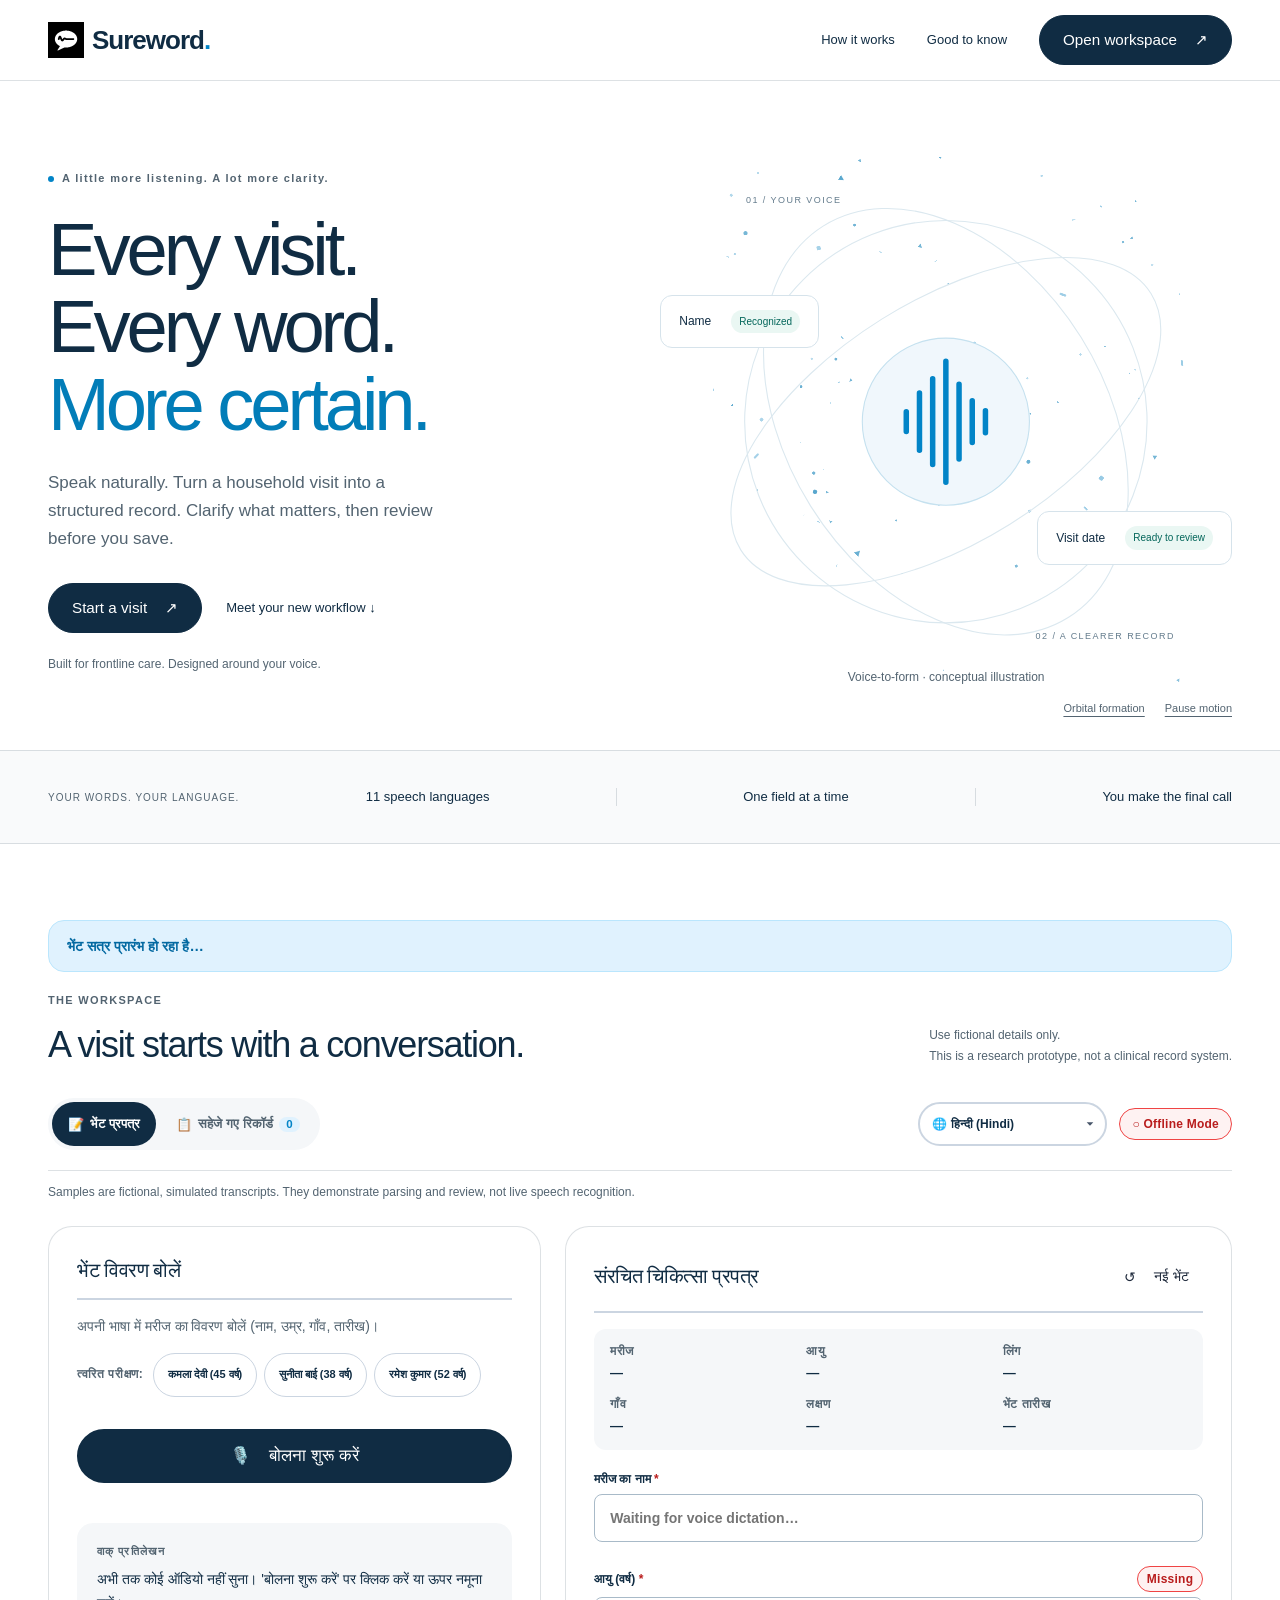
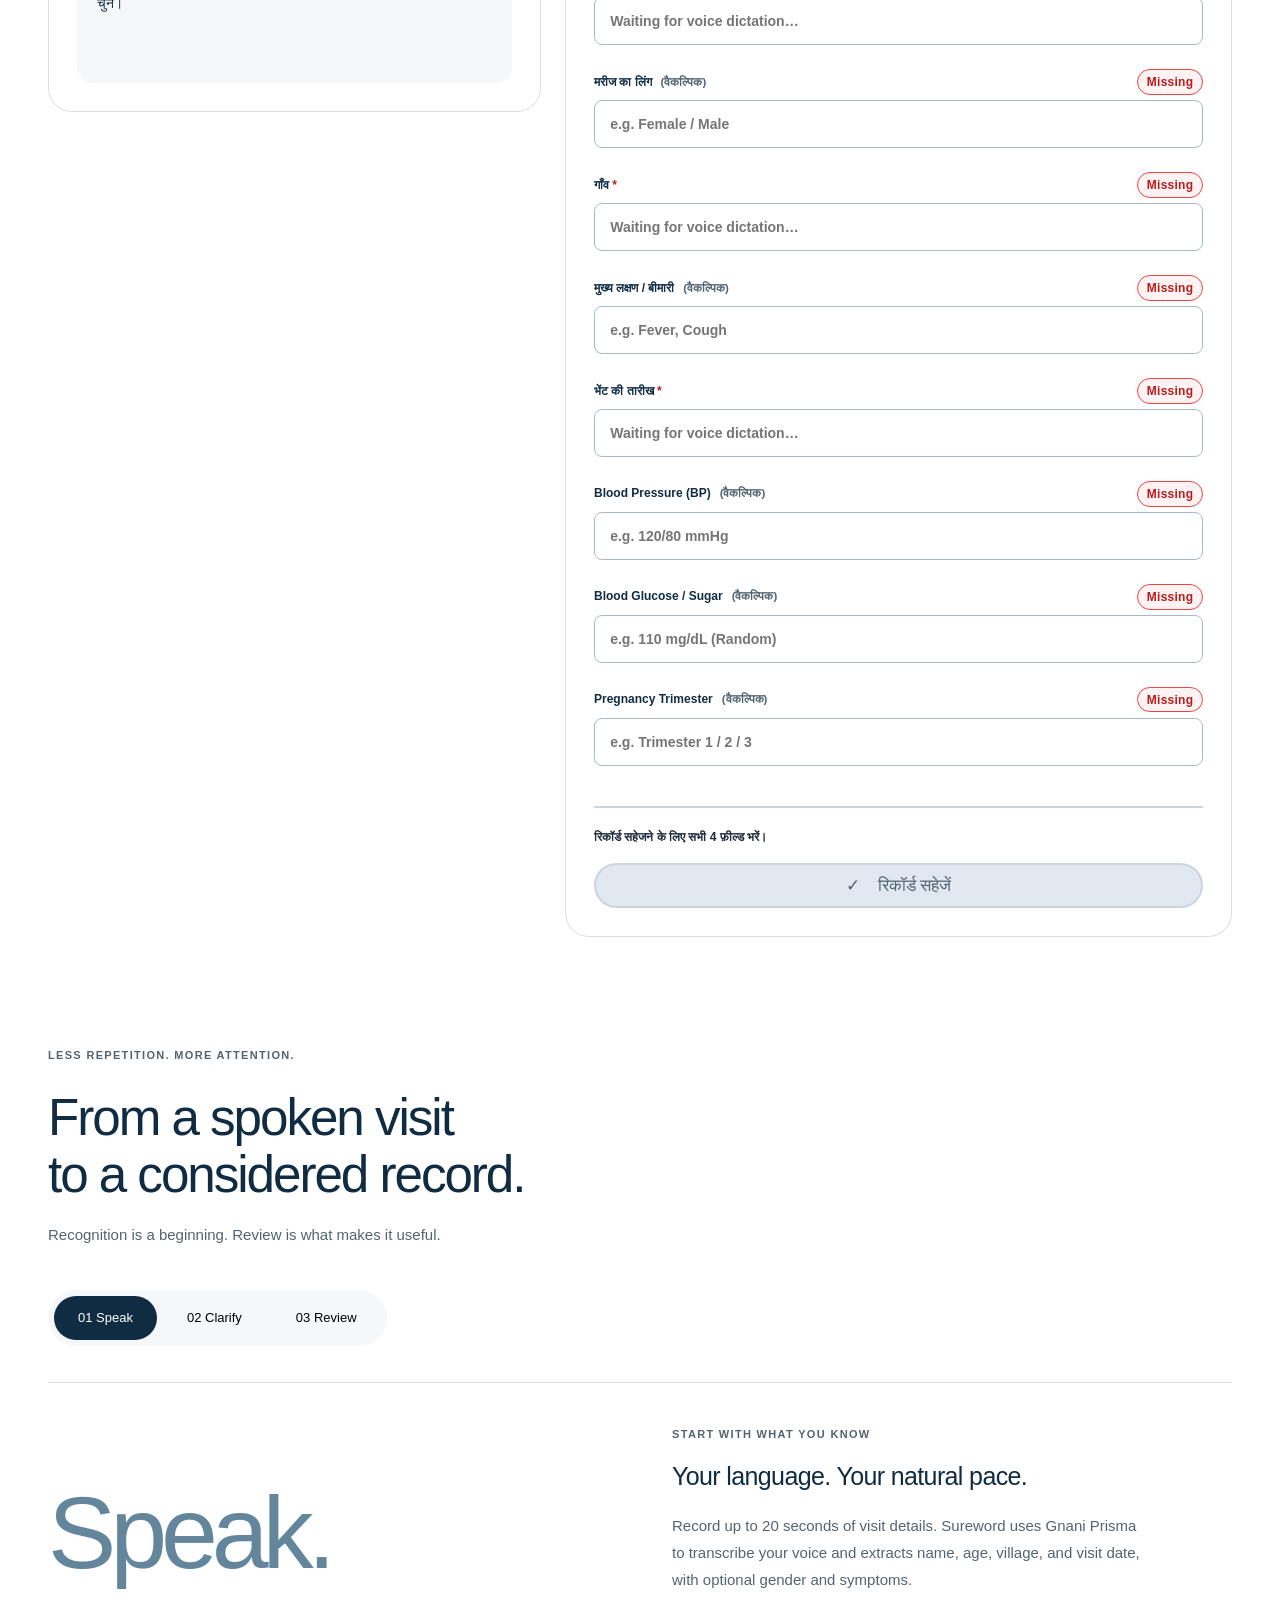
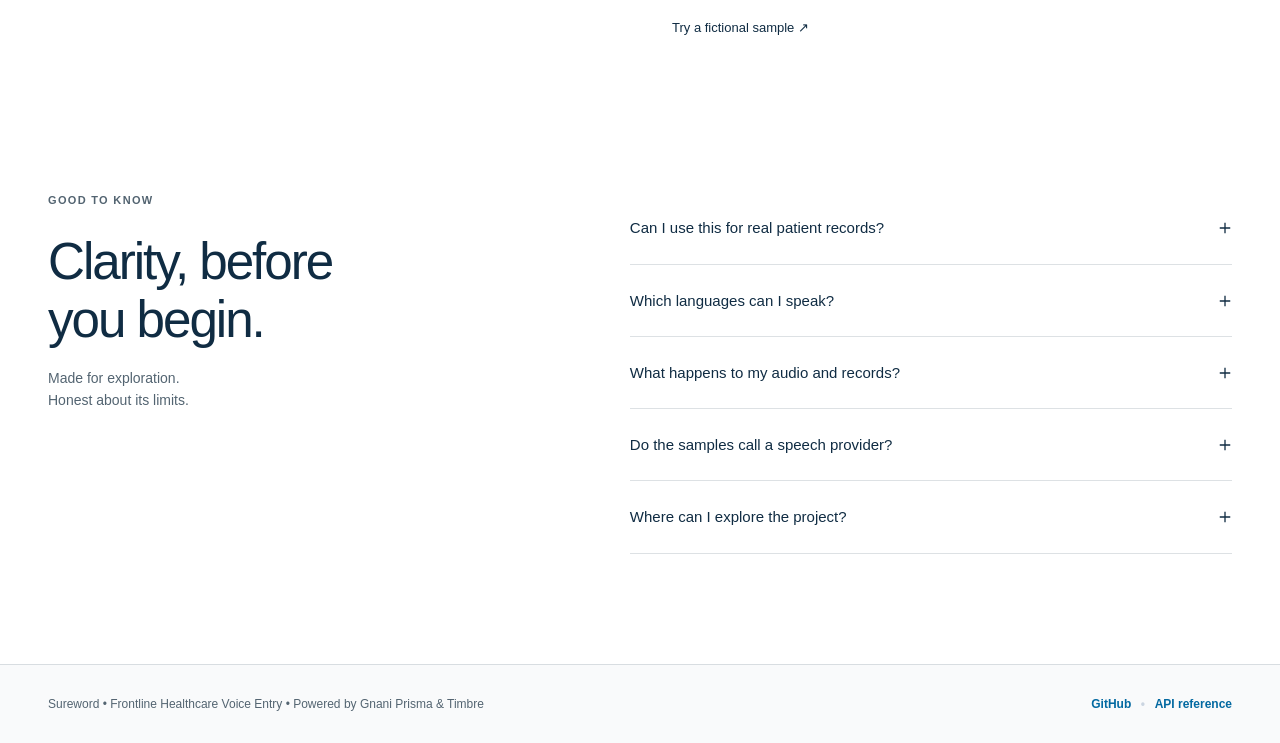
==== commit 10c98d76: "feat(clinical): add blood pressure, glucose, trimester screening and audio review playback" ====
--- a/src/sureword/static/index.html
+++ b/src/sureword/static/index.html
@@ -336,6 +336,57 @@
                 </div>
               </div>
 
+              <!-- 7. Blood Pressure (Optional NCD Screening) -->
+              <div class="form-group" id="group-blood_pressure">
+                <div class="field-label-row">
+                  <label for="field-blood_pressure">
+                    <span data-i18n="label_blood_pressure">Blood Pressure (BP)</span> <span class="opt-tag" data-i18n="opt_label">(Optional)</span>
+                  </label>
+                  <span class="status-tag tag-missing" id="tag-blood_pressure">Not Recorded</span>
+                </div>
+                <div class="input-with-reasons">
+                  <input type="text" id="field-blood_pressure" name="blood_pressure" placeholder="e.g. 120/80 mmHg" readonly class="input-readonly-voice" aria-describedby="reasons-blood_pressure">
+                  <div class="reasons-list" id="reasons-blood_pressure" role="alert" aria-live="polite"></div>
+                </div>
+              </div>
+
+              <!-- 8. Blood Glucose (Optional NCD Screening) -->
+              <div class="form-group" id="group-blood_glucose">
+                <div class="field-label-row">
+                  <label for="field-blood_glucose">
+                    <span data-i18n="label_blood_glucose">Blood Glucose / Sugar</span> <span class="opt-tag" data-i18n="opt_label">(Optional)</span>
+                  </label>
+                  <span class="status-tag tag-missing" id="tag-blood_glucose">Not Recorded</span>
+                </div>
+                <div class="input-with-reasons">
+                  <input type="text" id="field-blood_glucose" name="blood_glucose" placeholder="e.g. 110 mg/dL (Random)" readonly class="input-readonly-voice" aria-describedby="reasons-blood_glucose">
+                  <div class="reasons-list" id="reasons-blood_glucose" role="alert" aria-live="polite"></div>
+                </div>
+              </div>
+
+              <!-- 9. Pregnancy Trimester (Optional ANC Screening) -->
+              <div class="form-group" id="group-pregnancy_trimester">
+                <div class="field-label-row">
+                  <label for="field-pregnancy_trimester">
+                    <span data-i18n="label_pregnancy_trimester">Pregnancy Trimester</span> <span class="opt-tag" data-i18n="opt_label">(Optional)</span>
+                  </label>
+                  <span class="status-tag tag-missing" id="tag-pregnancy_trimester">Not Recorded</span>
+                </div>
+                <div class="input-with-reasons">
+                  <input type="text" id="field-pregnancy_trimester" name="pregnancy_trimester" placeholder="e.g. Trimester 1 / 2 / 3" readonly class="input-readonly-voice" aria-describedby="reasons-pregnancy_trimester">
+                  <div class="reasons-list" id="reasons-pregnancy_trimester" role="alert" aria-live="polite"></div>
+                </div>
+              </div>
+
+              <!-- Original Dictation Audio Review Player -->
+              <div id="dictation-audio-container" class="dictation-audio-container" hidden>
+                <div class="dictation-audio-header">
+                  <span class="dictation-audio-icon" aria-hidden="true">🎧</span>
+                  <label for="dictation-audio-player" class="dictation-audio-label">Original Spoken Dictation Review</label>
+                </div>
+                <audio id="dictation-audio-player" controls preload="metadata" class="audio-player"></audio>
+              </div>
+
               <!-- Commit Action Bar -->
               <div class="commit-bar">
                 <div class="commit-info" id="commit-validation-info" data-i18n="commit_info_incomplete" role="status" aria-live="polite">
@@ -394,6 +445,8 @@
                   <th scope="col">Gender</th>
                   <th scope="col">Village</th>
                   <th scope="col">Symptoms</th>
+                  <th scope="col">BP (mmHg)</th>
+                  <th scope="col">Glucose</th>
                   <th scope="col">Visit Date</th>
                   <th scope="col">Saved At</th>
                   <th scope="col">Status</th>
@@ -401,7 +454,7 @@
               </thead>
               <tbody id="registry-table-body">
                 <tr>
-                  <td colspan="9" class="table-empty" data-i18n="registry_empty">No saved visit records yet. Complete a form to save.</td>
+                  <td colspan="11" class="table-empty" data-i18n="registry_empty">No saved visit records yet. Complete a form to save.</td>
                 </tr>
               </tbody>
             </table>
--- a/src/sureword/static/styles.css
+++ b/src/sureword/static/styles.css
@@ -323,6 +323,37 @@
 .offline-banner-icon {
   flex-shrink: 0;
   font-size: 1rem;
+}
+
+/* Dictation Audio Review Container */
+.dictation-audio-container {
+  margin-top: 1.25rem;
+  padding: 0.875rem 1rem;
+  background: var(--bg-surface, #1e293b);
+  border: 1px solid var(--border-subtle, #334155);
+  border-radius: var(--radius-md, 8px);
+}
+.dictation-audio-container[hidden] {
+  display: none !important;
+}
+.dictation-audio-header {
+  display: flex;
+  align-items: center;
+  gap: 0.5rem;
+  margin-bottom: 0.5rem;
+}
+.dictation-audio-icon {
+  font-size: 1.1rem;
+}
+.dictation-audio-label {
+  font-size: 0.85rem;
+  font-weight: 600;
+  color: var(--text-main, #f8fafc);
+}
+.audio-player {
+  width: 100%;
+  height: 36px;
+  border-radius: var(--radius-sm, 6px);
 }
 
 /* Main Layout */
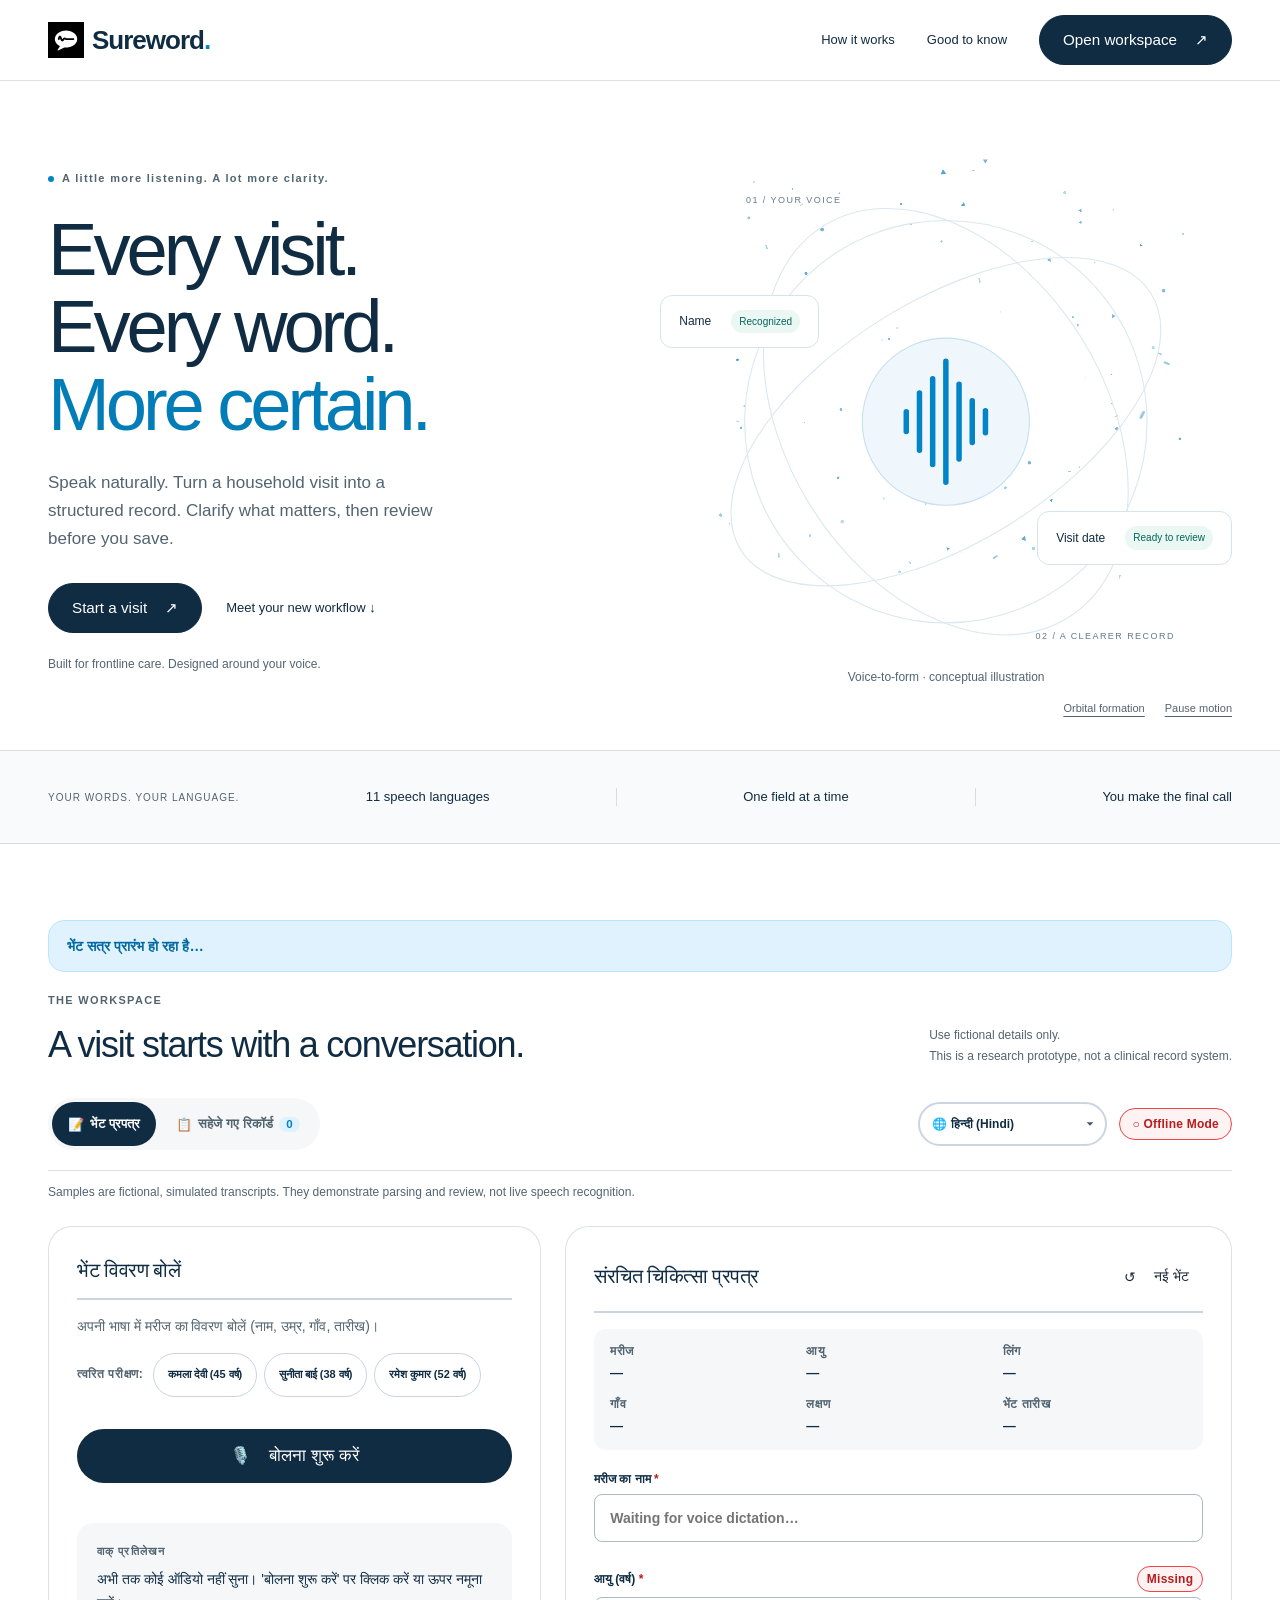
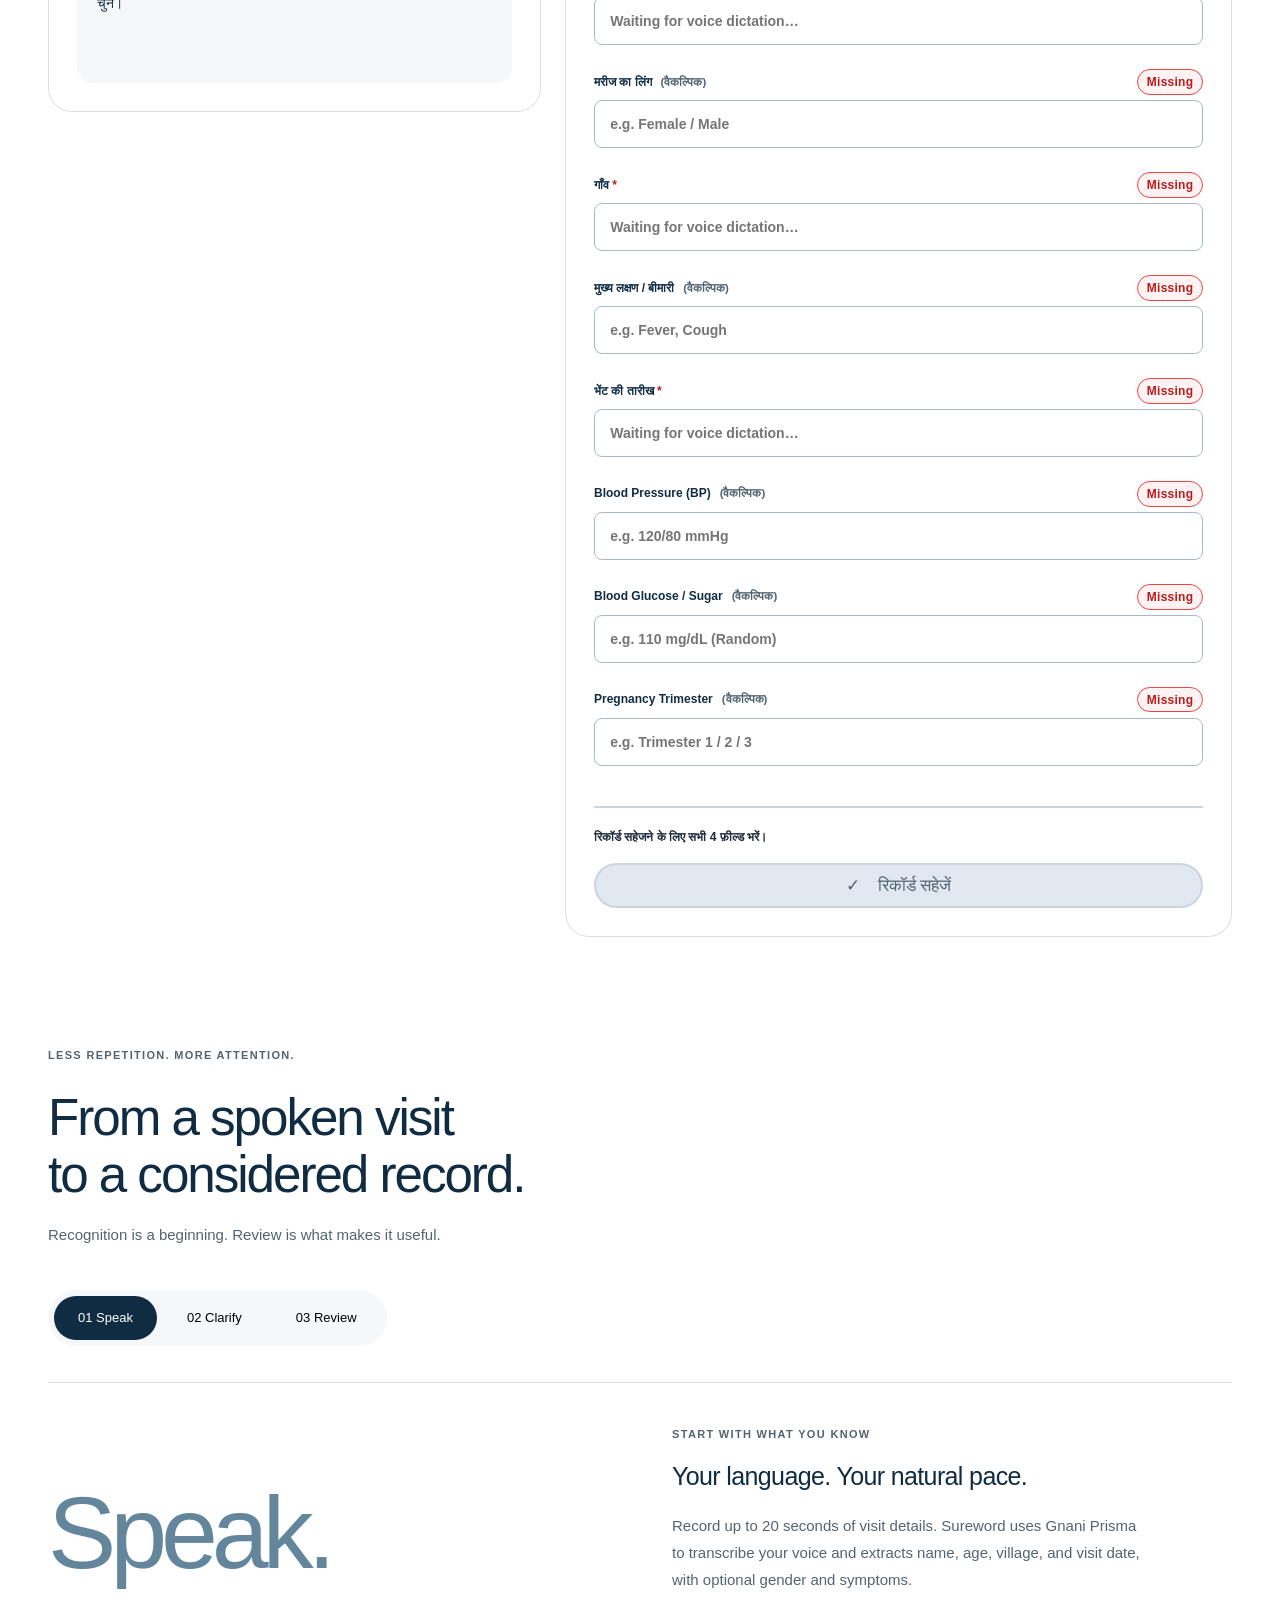
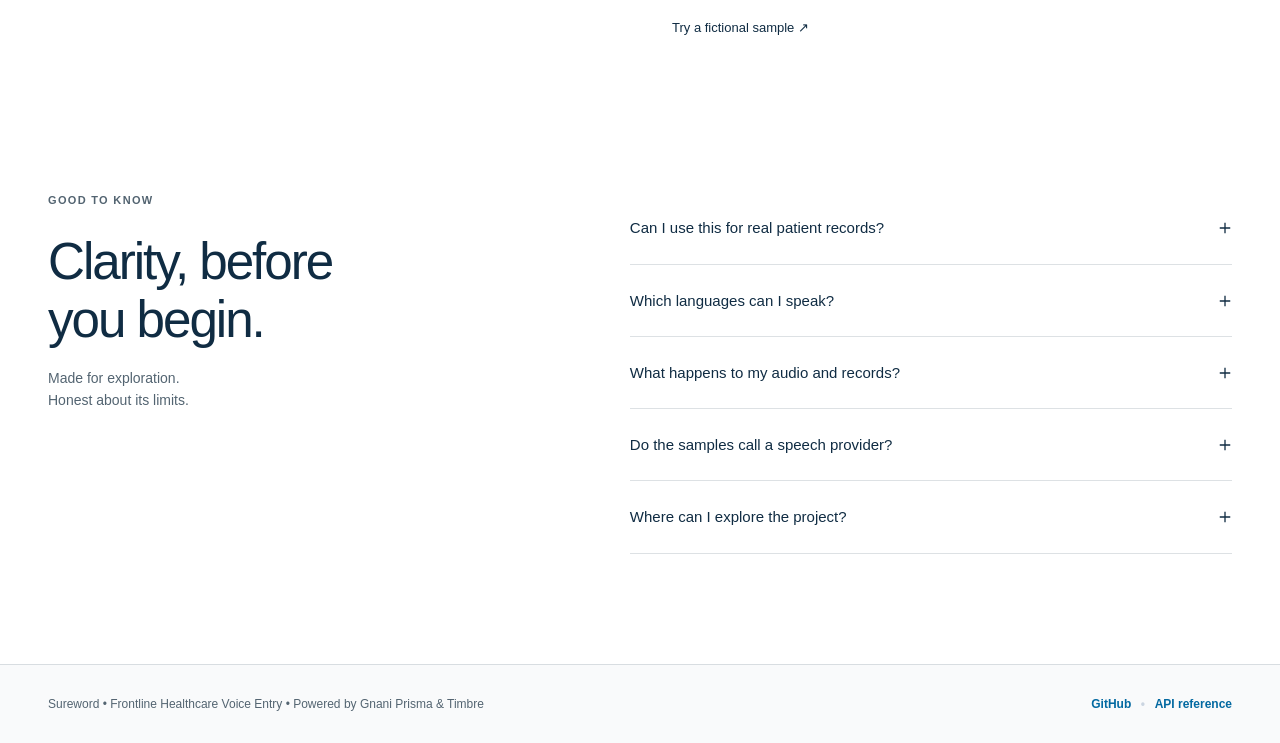
==== commit f6b21509: "chore(deploy): migrate to 100% cloudflare native architecture" ====
--- a/src/sureword/static/index.html
+++ b/src/sureword/static/index.html
@@ -3,29 +3,84 @@
 <head>
   <meta charset="UTF-8">
   <meta name="viewport" content="width=device-width, initial-scale=1.0">
-  <title>Sureword — Frontline Healthcare Voice Documentation</title>
+  <title>Sureword — Frontline Healthcare Voice Documentation | Krish Ujeniya</title>
 
   <!-- SEO & AEO Primary Metadata -->
-  <meta name="description" content="Sureword is an Indian frontline voice-to-form medical documentation system supporting 11 Indic languages with selective spoken clarification. Powered by Gnani Prisma STT and Timbre TTS.">
-  <meta name="keywords" content="Sureword, Sovereign AI, Gnani.ai, Frontline Healthcare, ASHA worker voice assistant, Prisma STT, Timbre TTS, Indic ASR, selective clarification, voice to form">
+  <meta name="description" content="Sureword is an Indian frontline voice-to-form medical documentation system supporting 11 Indic languages with selective spoken clarification. Architected by Krish Ujeniya.">
+  <meta name="keywords" content="Sureword, Sovereign AI, Gnani.ai, Frontline Healthcare, ASHA worker voice assistant, Prisma STT, Timbre TTS, Indic ASR, selective clarification, voice to form, Krish Ujeniya, Krish Ujeniya projects">
   <meta name="author" content="Krish Ujeniya">
-  <meta name="robots" content="noindex, nofollow">
+  <meta name="robots" content="index, follow">
   <link rel="canonical" href="https://krishujeniya.github.io/Sureword/">
 
   <!-- Open Graph -->
   <meta property="og:type" content="website">
   <meta property="og:url" content="https://krishujeniya.github.io/Sureword/">
-  <meta property="og:title" content="Sureword — Frontline Healthcare Voice Documentation">
-  <meta property="og:description" content="Frontline voice-to-form documentation with selective spoken clarification. Powered by Gnani Prisma STT and Timbre TTS.">
+  <meta property="og:title" content="Sureword — Frontline Healthcare Voice Documentation | Krish Ujeniya">
+  <meta property="og:description" content="Frontline voice-to-form documentation with selective spoken clarification. Built by Krish Ujeniya.">
   <meta property="og:image" content="https://krishujeniya.github.io/Sureword/logo.svg">
   <meta property="og:site_name" content="Sureword">
   <meta property="og:locale" content="en_IN">
 
   <!-- Twitter Card -->
   <meta name="twitter:card" content="summary_large_image">
-  <meta name="twitter:title" content="Sureword — Frontline Healthcare Voice Documentation">
-  <meta name="twitter:description" content="Frontline voice-to-form documentation with selective spoken clarification. Powered by Gnani Prisma STT and Timbre TTS.">
+  <meta name="twitter:creator" content="@krishujeniya">
+  <meta name="twitter:title" content="Sureword — Frontline Healthcare Voice Documentation | Krish Ujeniya">
+  <meta name="twitter:description" content="Frontline voice-to-form documentation with selective spoken clarification. Built by Krish Ujeniya.">
   <meta name="twitter:image" content="https://krishujeniya.github.io/Sureword/logo.svg">
+
+  <!-- JSON-LD Entity & AEO Schema -->
+  <script type="application/ld+json">
+  {
+    "@context": "https://schema.org",
+    "@graph": [
+      {
+        "@type": "Person",
+        "@id": "https://krishujeniya.github.io/#krishujeniya",
+        "name": "Krish Ujeniya",
+        "url": "https://github.com/krishujeniya",
+        "jobTitle": "Software Engineer & AI Systems Architect",
+        "sameAs": [
+          "https://github.com/krishujeniya",
+          "https://www.linkedin.com/in/krishujeniya",
+          "https://x.com/krishujeniya"
+        ]
+      },
+      {
+        "@type": "SoftwareApplication",
+        "@id": "https://krishujeniya.github.io/Sureword/#software",
+        "name": "Sureword",
+        "applicationCategory": "HealthApplication",
+        "operatingSystem": "All",
+        "description": "Frontline healthcare voice-to-form documentation platform supporting 11 Indic languages with selective conversational clarification.",
+        "url": "https://krishujeniya.github.io/Sureword/",
+        "author": { "@id": "https://krishujeniya.github.io/#krishujeniya" },
+        "creator": { "@id": "https://krishujeniya.github.io/#krishujeniya" }
+      },
+      {
+        "@type": "FAQPage",
+        "@id": "https://krishujeniya.github.io/Sureword/#faq",
+        "mainEntity": [
+          {
+            "@type": "Question",
+            "name": "What is Sureword?",
+            "acceptedAnswer": {
+              "@type": "Answer",
+              "text": "Sureword is an Indic speech-to-form mobile documentation system designed for frontline healthcare workers (ASHA/ANM) with selective spoken clarification."
+            }
+          },
+          {
+            "@type": "Question",
+            "name": "Who created Sureword?",
+            "acceptedAnswer": {
+              "@type": "Answer",
+              "text": "Sureword was engineered and developed by Krish Ujeniya (@krishujeniya), a software engineer and AI systems researcher."
+            }
+          }
+        ]
+      }
+    ]
+  }
+  </script>
 
   <!-- Favicon -->
   <link rel="icon" type="image/svg+xml" href="./favicon.svg">
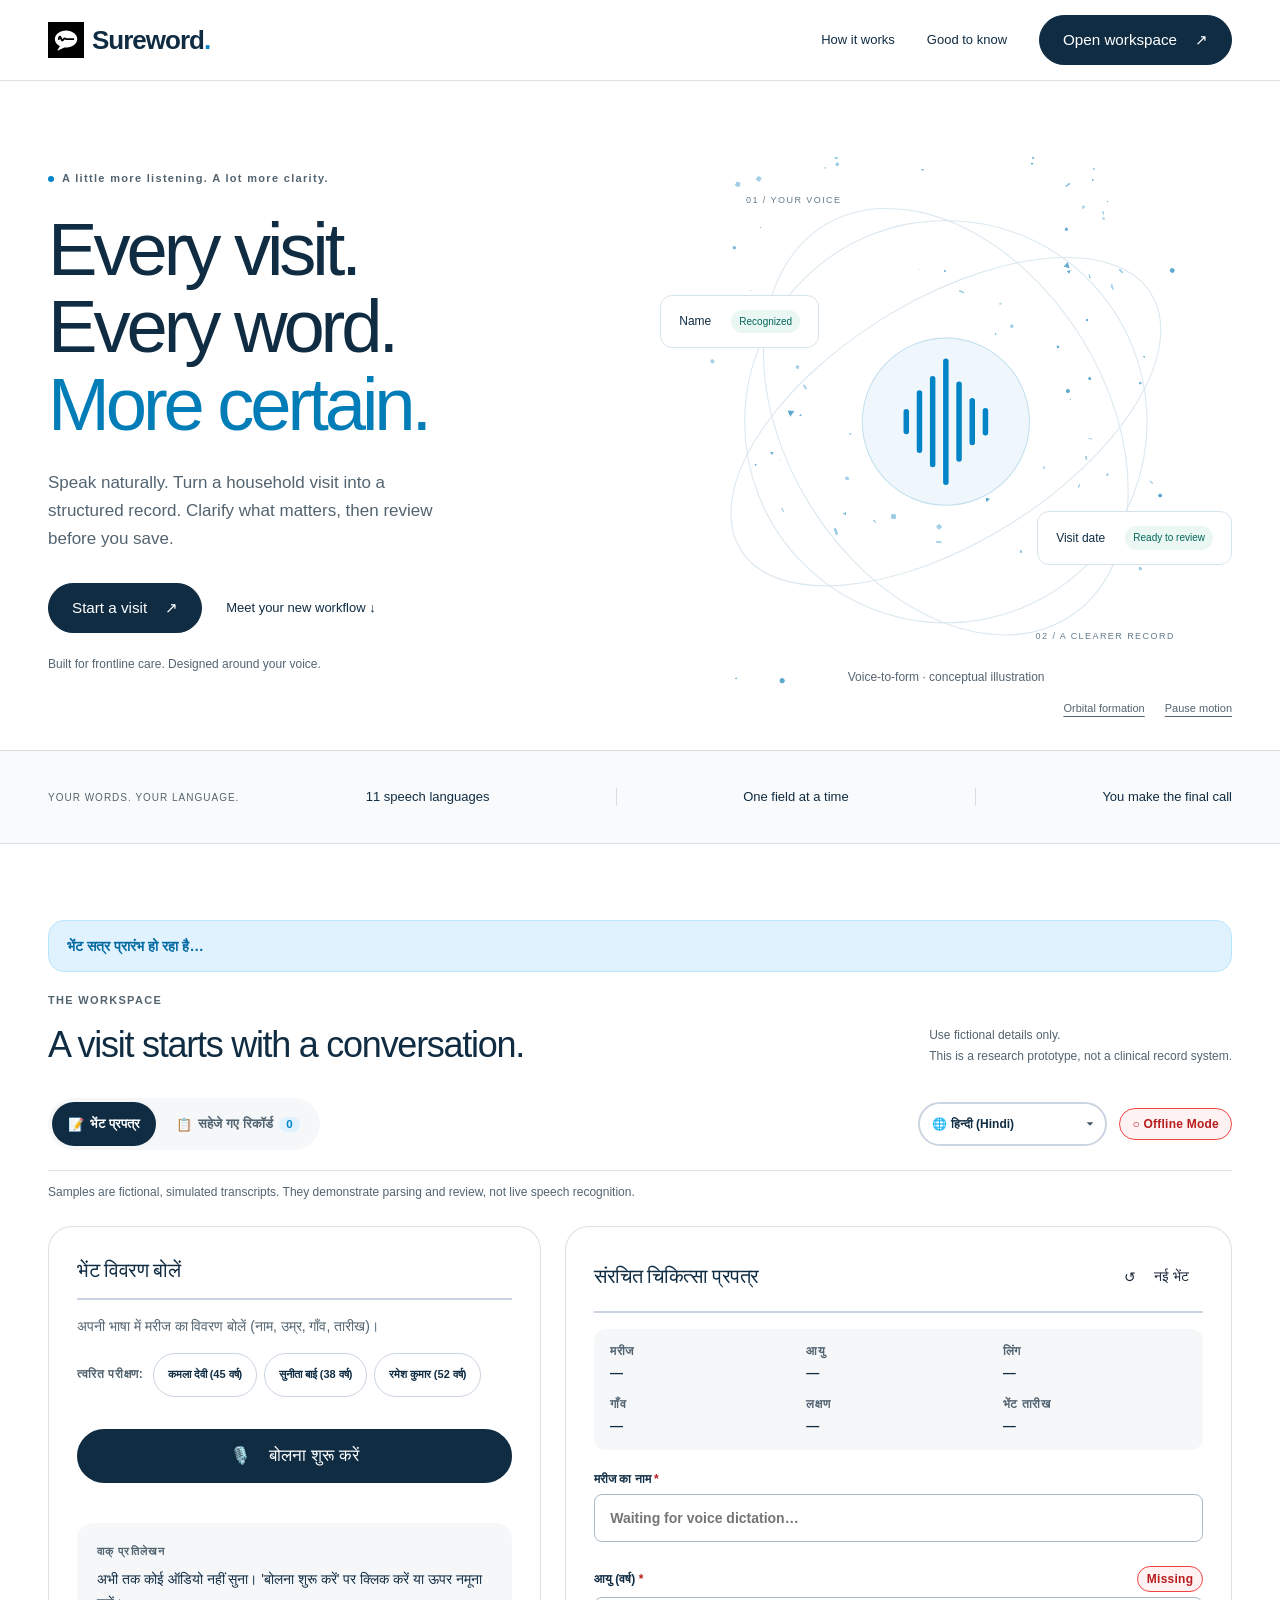
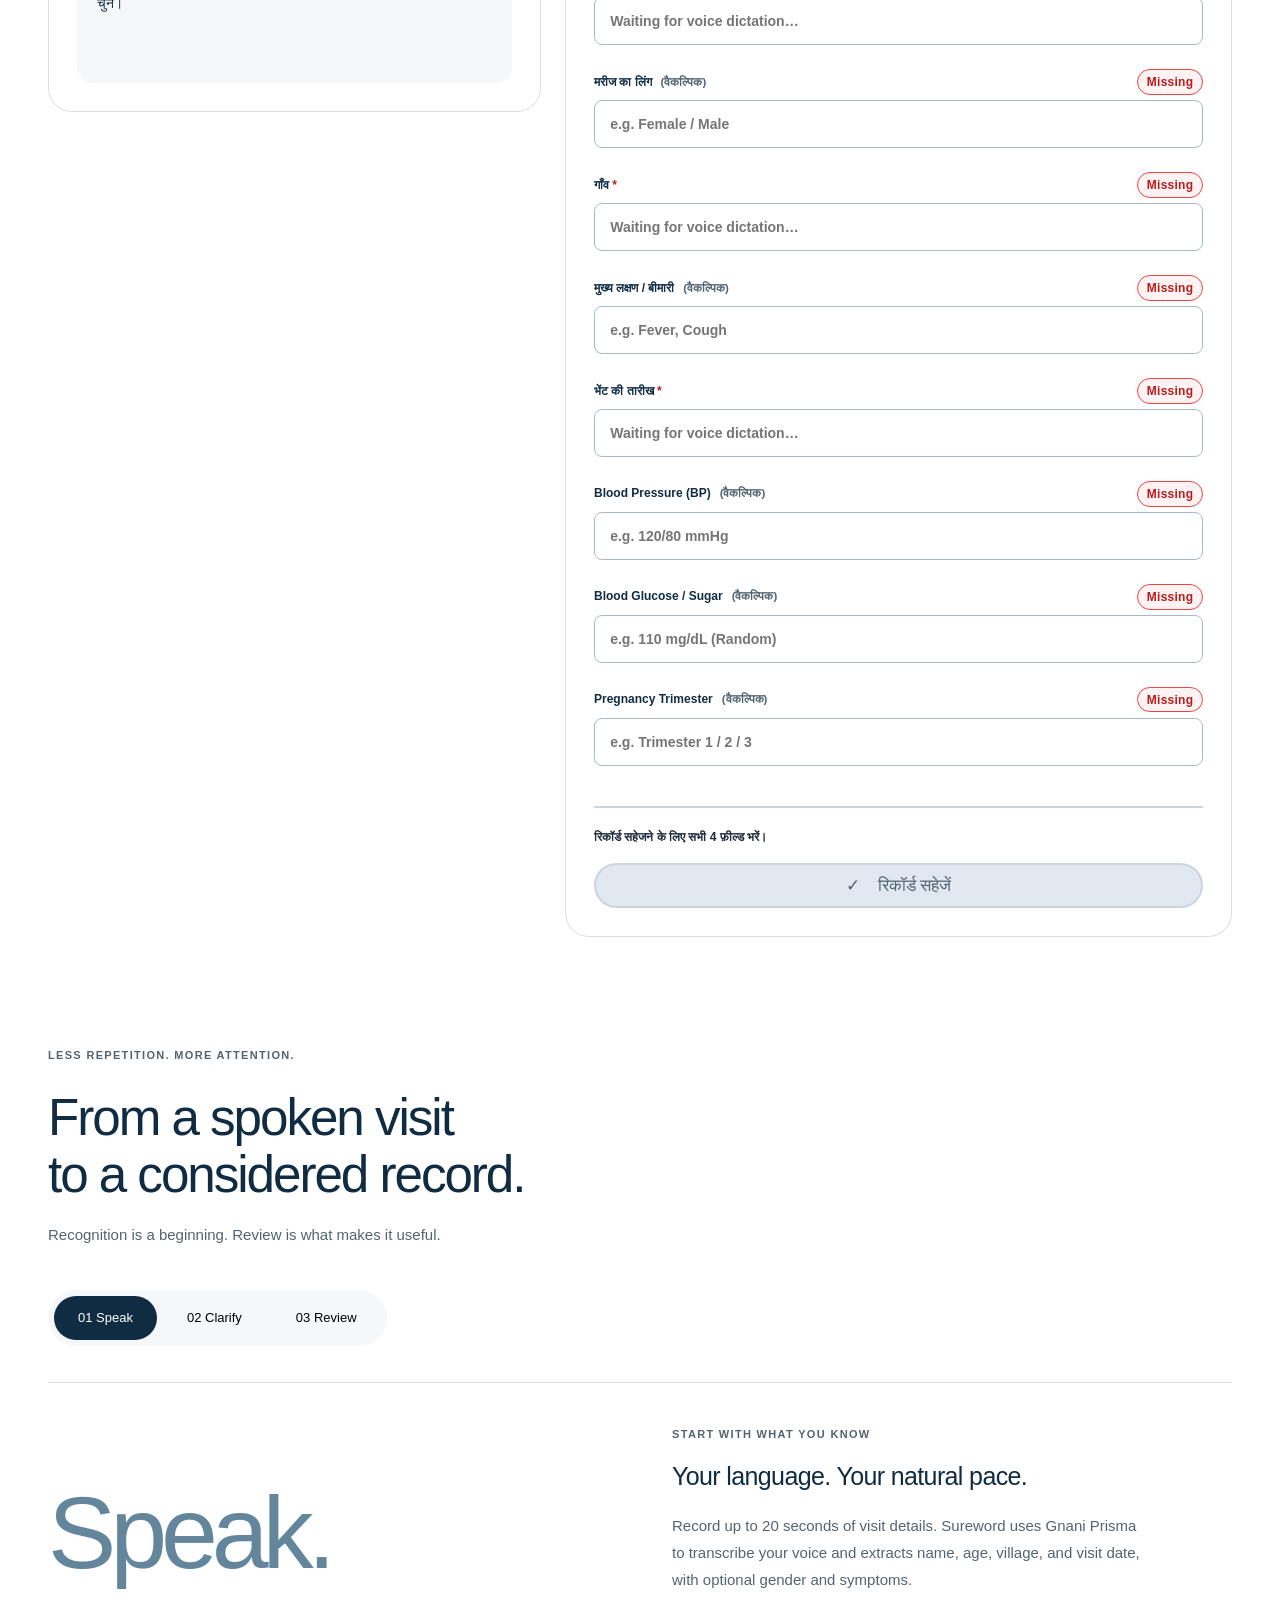
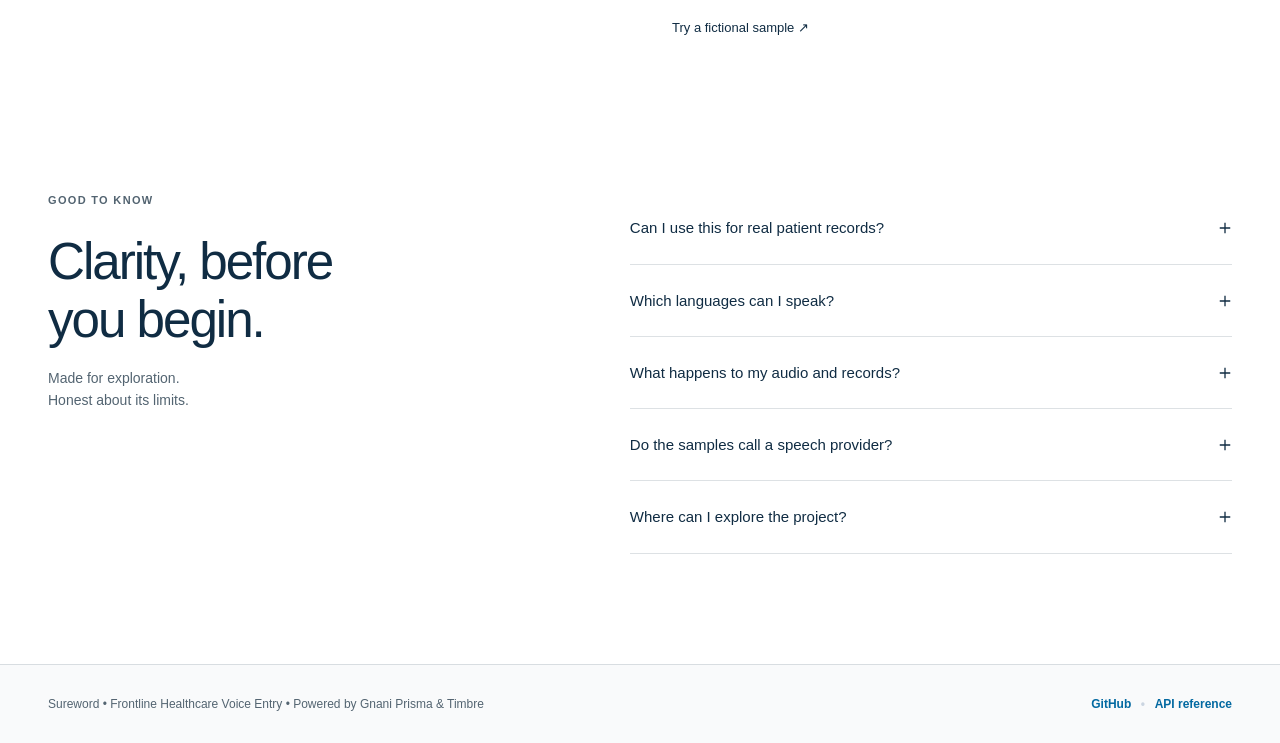
==== commit c3482a8a: "feat(cloudflare): migrate Sureword frontend and CORS to Cloudflare Pages" ====
--- a/src/sureword/static/index.html
+++ b/src/sureword/static/index.html
@@ -10,14 +10,14 @@
   <meta name="keywords" content="Sureword, Sovereign AI, Gnani.ai, Frontline Healthcare, ASHA worker voice assistant, Prisma STT, Timbre TTS, Indic ASR, selective clarification, voice to form, Krish Ujeniya, Krish Ujeniya projects">
   <meta name="author" content="Krish Ujeniya">
   <meta name="robots" content="index, follow">
-  <link rel="canonical" href="https://krishujeniya.github.io/Sureword/">
+  <link rel="canonical" href="https://sureword.pages.dev/">
 
   <!-- Open Graph -->
   <meta property="og:type" content="website">
-  <meta property="og:url" content="https://krishujeniya.github.io/Sureword/">
+  <meta property="og:url" content="https://sureword.pages.dev/">
   <meta property="og:title" content="Sureword — Frontline Healthcare Voice Documentation | Krish Ujeniya">
   <meta property="og:description" content="Frontline voice-to-form documentation with selective spoken clarification. Built by Krish Ujeniya.">
-  <meta property="og:image" content="https://krishujeniya.github.io/Sureword/logo.svg">
+  <meta property="og:image" content="https://sureword.pages.dev/logo.svg">
   <meta property="og:site_name" content="Sureword">
   <meta property="og:locale" content="en_IN">
 
@@ -26,7 +26,7 @@
   <meta name="twitter:creator" content="@krishujeniya">
   <meta name="twitter:title" content="Sureword — Frontline Healthcare Voice Documentation | Krish Ujeniya">
   <meta name="twitter:description" content="Frontline voice-to-form documentation with selective spoken clarification. Built by Krish Ujeniya.">
-  <meta name="twitter:image" content="https://krishujeniya.github.io/Sureword/logo.svg">
+  <meta name="twitter:image" content="https://sureword.pages.dev/logo.svg">
 
   <!-- JSON-LD Entity & AEO Schema -->
   <script type="application/ld+json">
@@ -35,7 +35,7 @@
     "@graph": [
       {
         "@type": "Person",
-        "@id": "https://krishujeniya.github.io/#krishujeniya",
+        "@id": "https://krishujeniya.dev/#krishujeniya",
         "name": "Krish Ujeniya",
         "url": "https://github.com/krishujeniya",
         "jobTitle": "Software Engineer & AI Systems Architect",
@@ -47,18 +47,18 @@
       },
       {
         "@type": "SoftwareApplication",
-        "@id": "https://krishujeniya.github.io/Sureword/#software",
+        "@id": "https://sureword.pages.dev/#software",
         "name": "Sureword",
         "applicationCategory": "HealthApplication",
         "operatingSystem": "All",
         "description": "Frontline healthcare voice-to-form documentation platform supporting 11 Indic languages with selective conversational clarification.",
-        "url": "https://krishujeniya.github.io/Sureword/",
-        "author": { "@id": "https://krishujeniya.github.io/#krishujeniya" },
-        "creator": { "@id": "https://krishujeniya.github.io/#krishujeniya" }
+        "url": "https://sureword.pages.dev/",
+        "author": { "@id": "https://krishujeniya.dev/#krishujeniya" },
+        "creator": { "@id": "https://krishujeniya.dev/#krishujeniya" }
       },
       {
         "@type": "FAQPage",
-        "@id": "https://krishujeniya.github.io/Sureword/#faq",
+        "@id": "https://sureword.pages.dev/#faq",
         "mainEntity": [
           {
             "@type": "Question",
@@ -95,8 +95,8 @@
   <!-- Production Client Runtime Configuration -->
   <script>
     window.SUREWORD_CONFIG = {
-      apiBaseUrl: (window.location.hostname.endsWith(".github.io") || window.location.hostname === "krishujeniya.github.io")
-        ? "https://sureword.vercel.app"
+      apiBaseUrl: (window.location.hostname.endsWith(".pages.dev") || window.location.hostname === "sureword.pages.dev")
+        ? "https://sureword-api.curavex.workers.dev"
         : ""
     };
   </script>
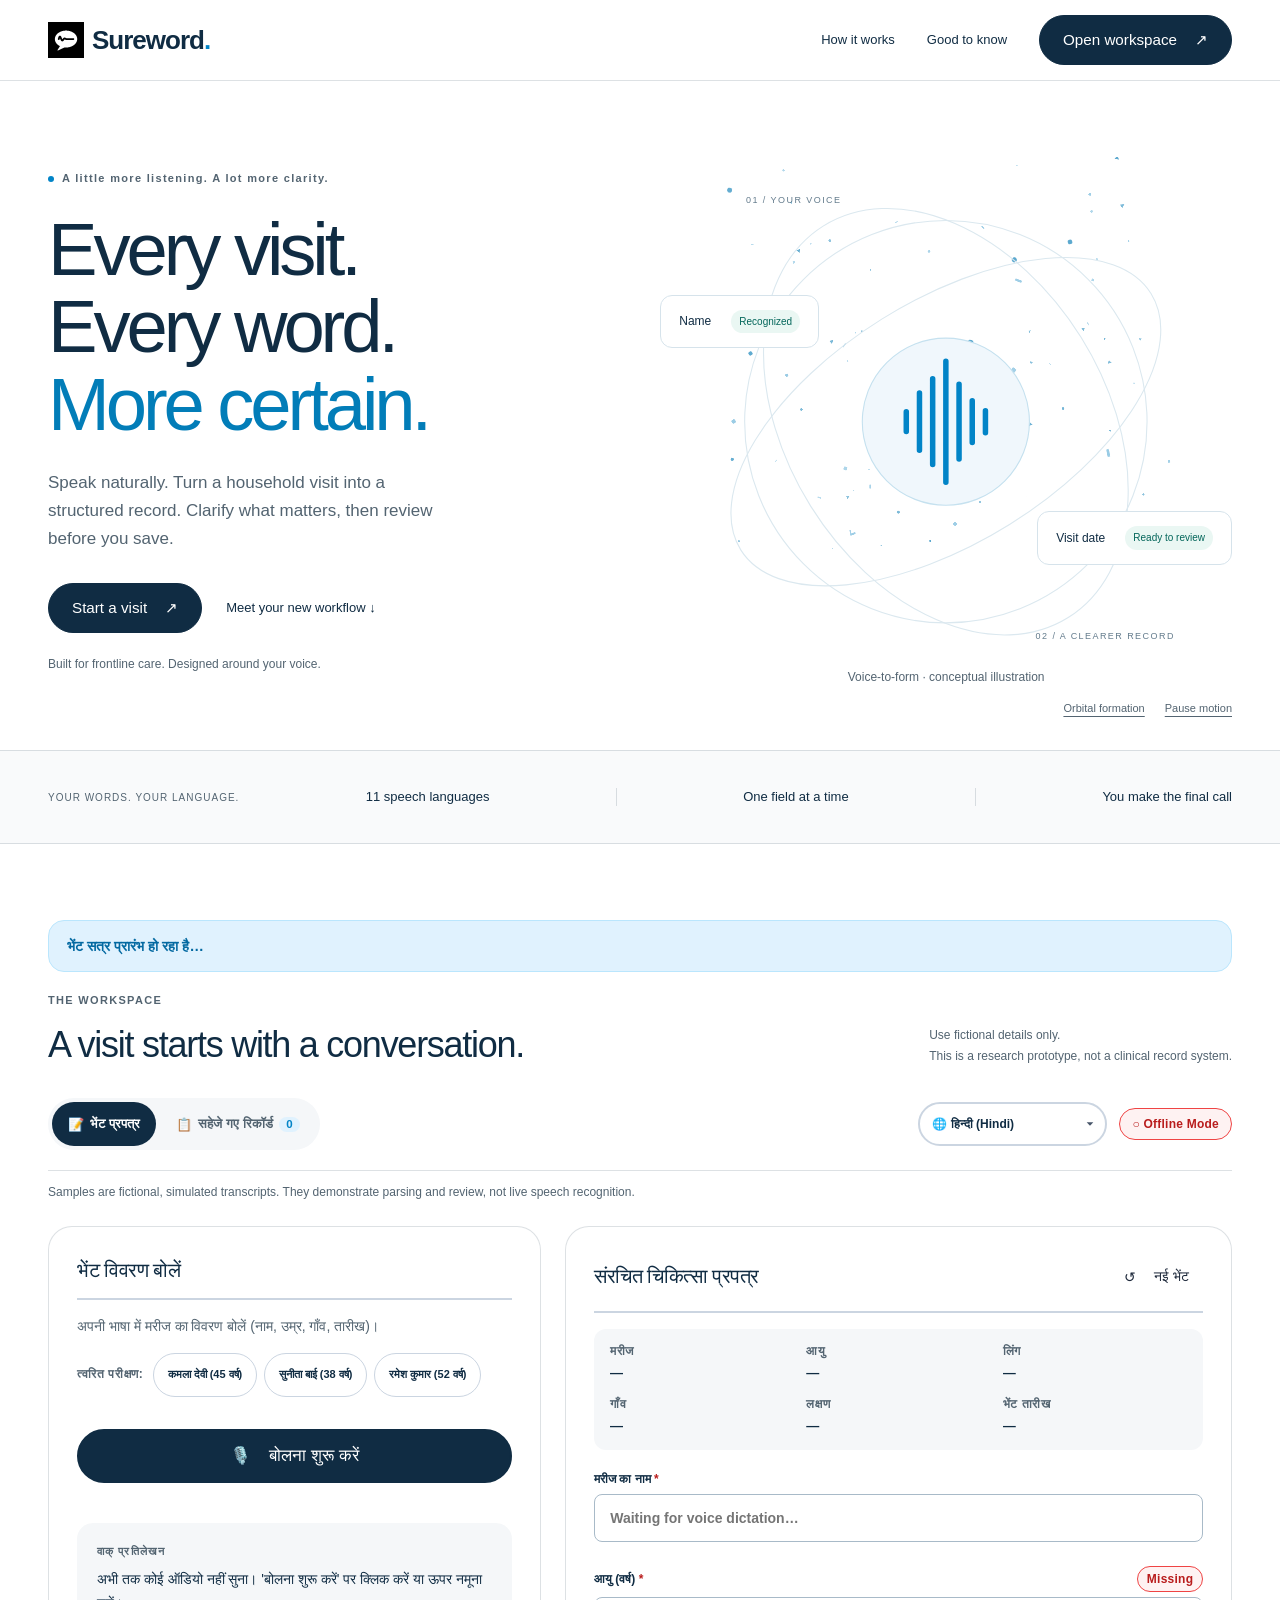
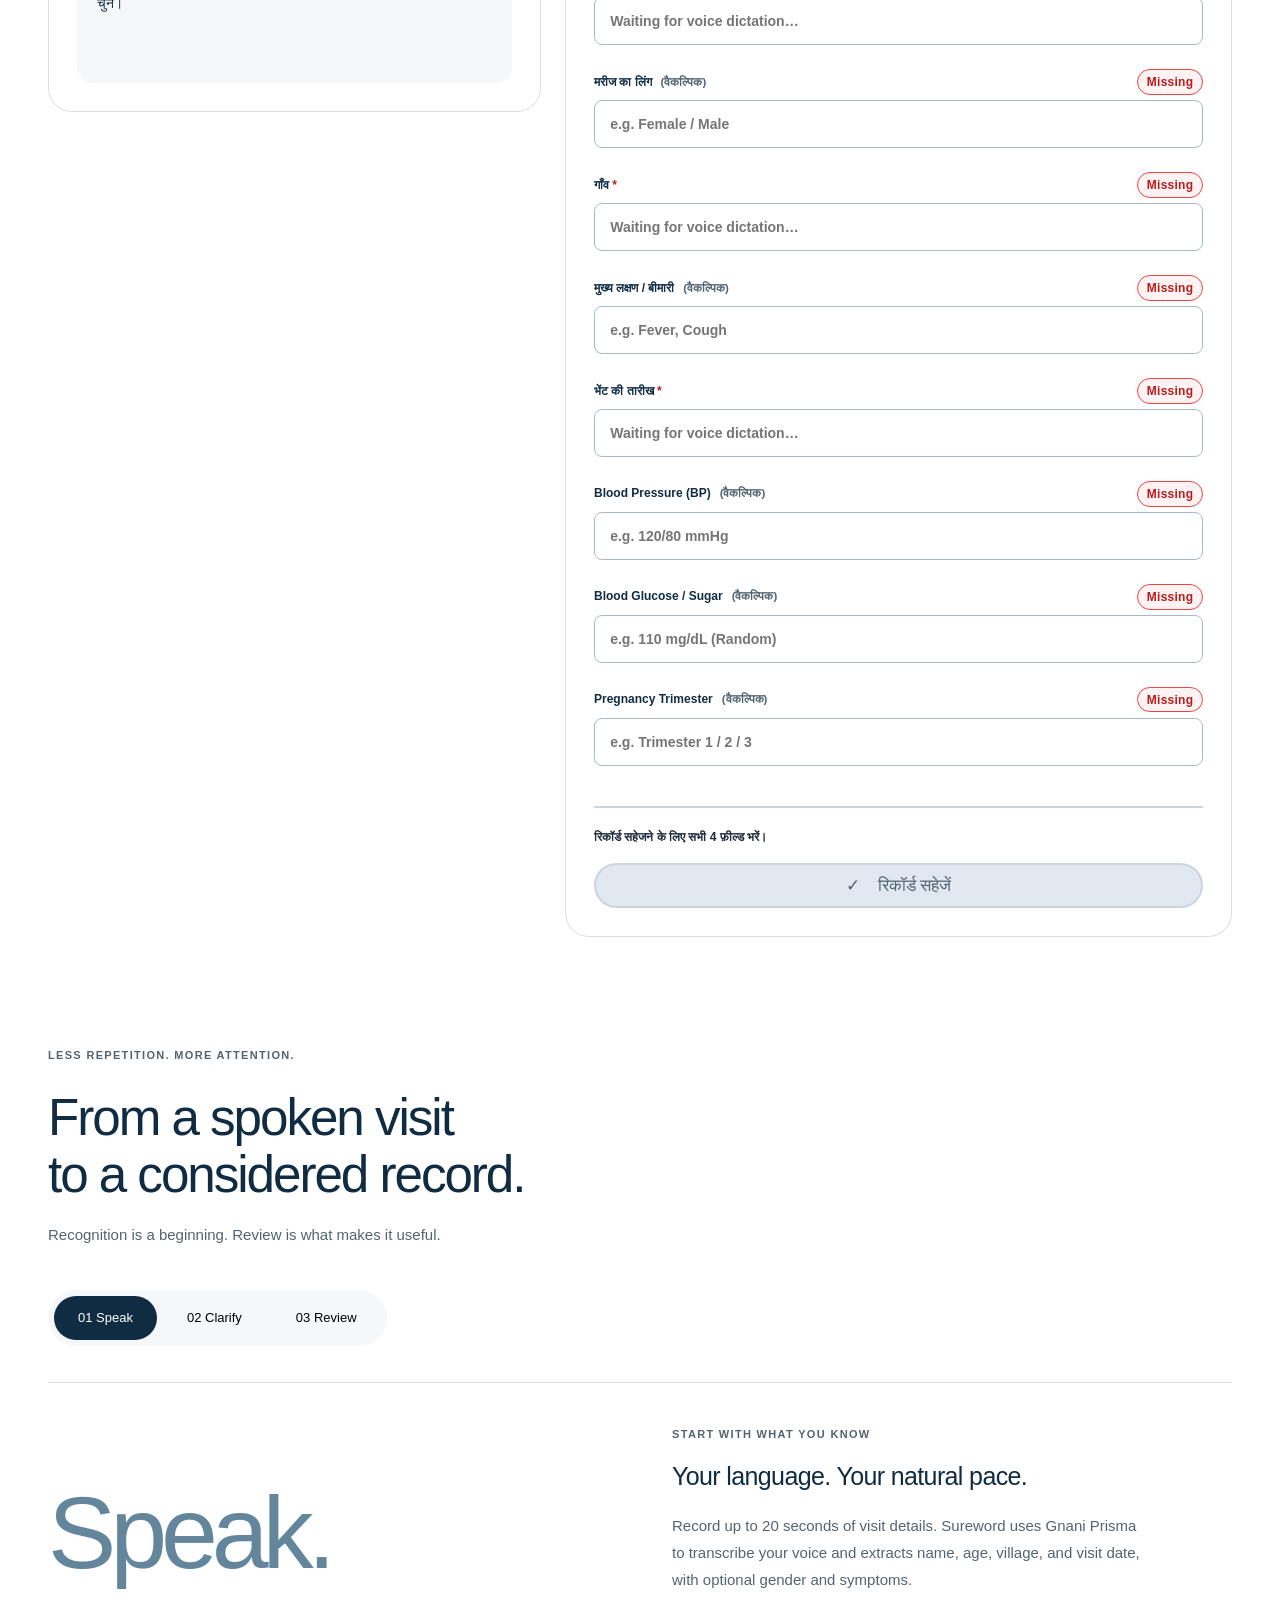
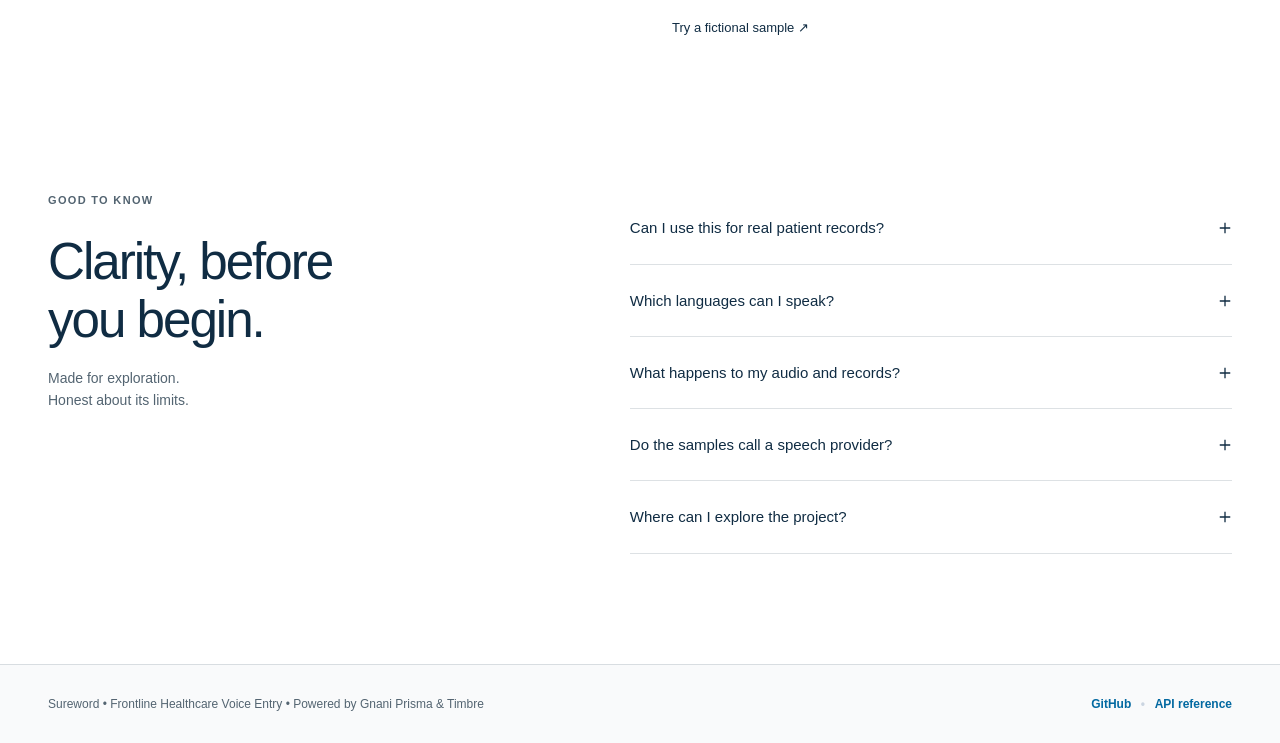
==== commit a39466a2: "fix(infra): standardize api worker name to api and target api.sureword.workers.dev" ====
--- a/src/sureword/static/index.html
+++ b/src/sureword/static/index.html
@@ -96,7 +96,7 @@
   <script>
     window.SUREWORD_CONFIG = {
       apiBaseUrl: (window.location.hostname.endsWith(".pages.dev") || window.location.hostname === "sureword.pages.dev")
-        ? "https://sureword-api.curavex.workers.dev"
+        ? "https://api.sureword.workers.dev"
         : ""
     };
   </script>
